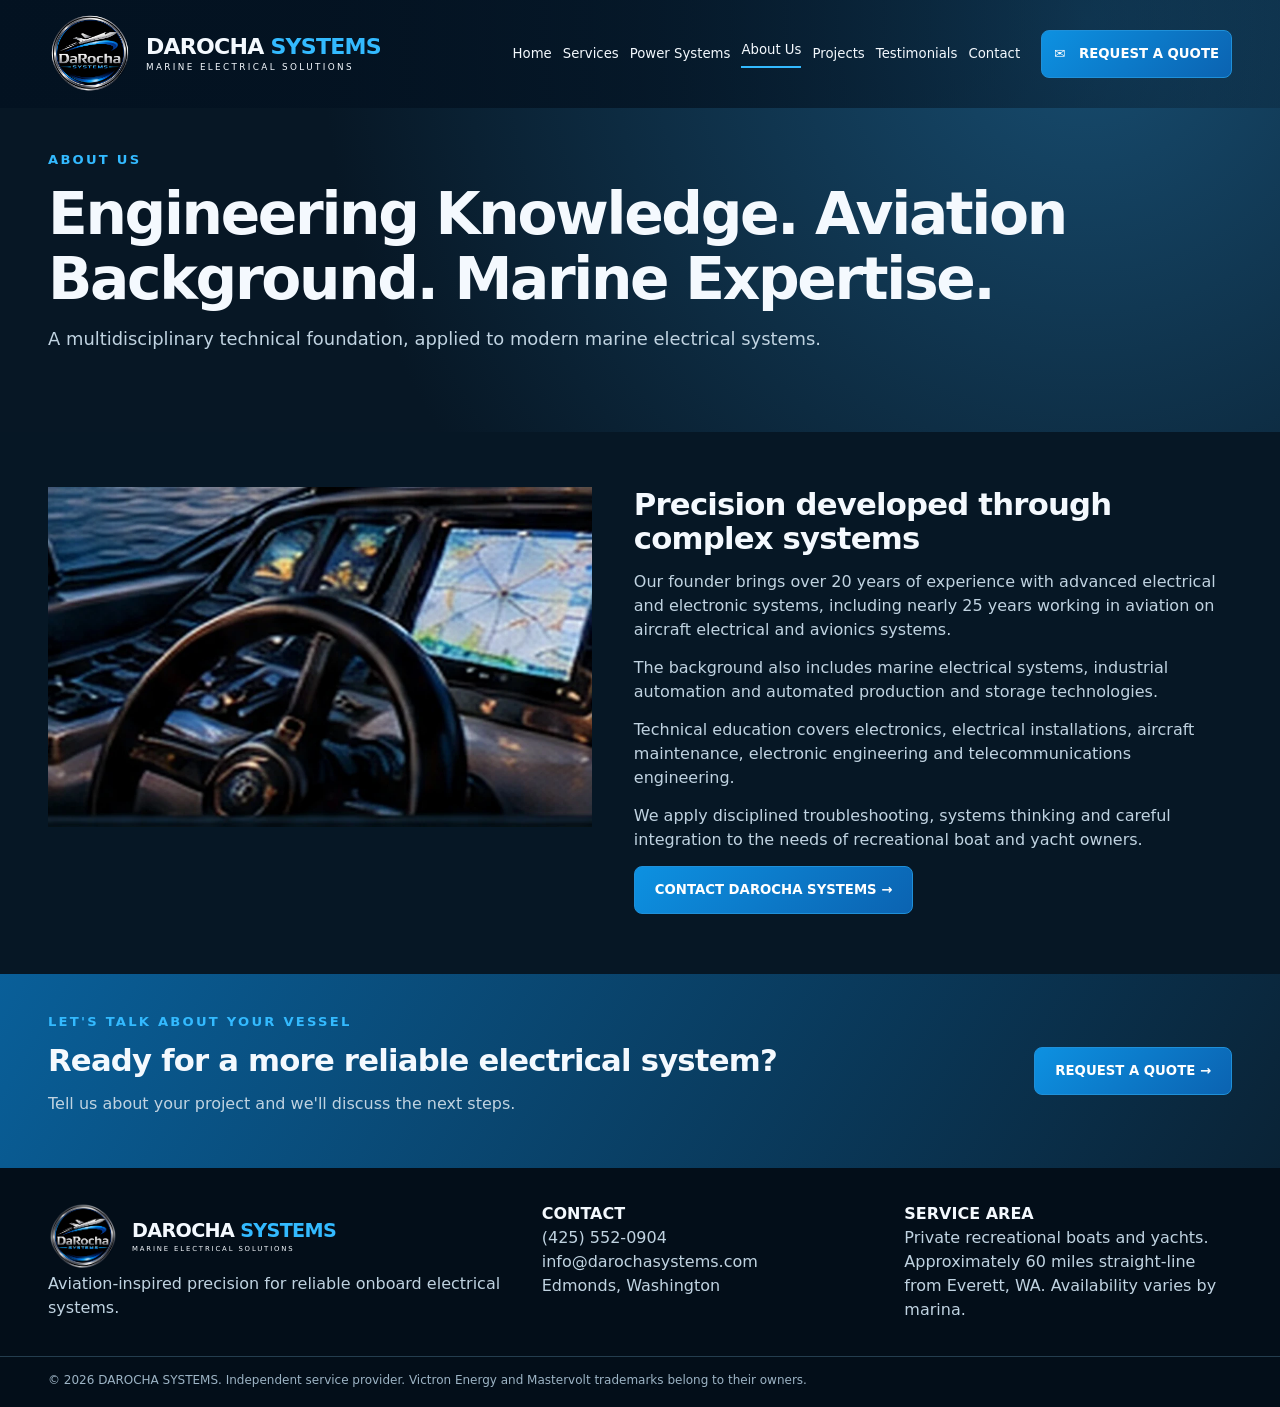
==== about.html @ 724dd041 "Upgrade illustrative marine power photos and refine page UX on development" ====
<!doctype html><html lang="en"><head><meta charset="utf-8"><meta name="viewport" content="width=device-width, initial-scale=1"><meta name="darocha-preview-build" content="power-hd-20261025-b"><meta name="theme-color" content="#061725"><meta name="description" content="Learn about DAROCHA SYSTEMS aviation-inspired approach to marine electrical systems."><title>About Us | DAROCHA SYSTEMS</title><link rel="icon" type="image/webp" href="assets/logo-hd20261025.webp"><link rel="stylesheet" href="assets/styles.css?build=power-hd-20261025-b"></head><body><header class="header"><div class="shell nav"><a class="identity" href="index.html" aria-label="DAROCHA SYSTEMS home"><img src="assets/logo-hd20261025.webp" alt="DAROCHA SYSTEMS official emblem"><span class="brand"><strong>DAROCHA <em>SYSTEMS</em></strong><small>MARINE ELECTRICAL SOLUTIONS</small></span></a><button class="menu" type="button" aria-expanded="false" aria-controls="site-nav" aria-label="Toggle menu">☰</button><nav id="site-nav" class="links"><a  href="index.html">Home</a><a  href="services.html">Services</a><a  href="power-systems.html">Power Systems</a><a class="active" href="about.html">About Us</a><a  href="projects.html">Projects</a><a  href="index.html#testimonials">Testimonials</a><a  href="contact.html">Contact</a><a class="btn nav-cta" href="contact.html#quote">✉ &nbsp; REQUEST A QUOTE</a></nav></div></header><main><div class="subhead shell"><p class="eyebrow">ABOUT US</p><h1>Engineering Knowledge. Aviation Background. Marine Expertise.</h1><p class="intro">A multidisciplinary technical foundation, applied to modern marine electrical systems.</p></div><section class="shell about-page"><img src="assets/helm.webp" alt="Illustrative recreational yacht control console"><div><h2>Precision developed through complex systems</h2><p>Our founder brings over 20 years of experience with advanced electrical and electronic systems, including nearly 25 years working in aviation on aircraft electrical and avionics systems.</p><p>The background also includes marine electrical systems, industrial automation and automated production and storage technologies.</p><p>Technical education covers electronics, electrical installations, aircraft maintenance, electronic engineering and telecommunications engineering.</p><p>We apply disciplined troubleshooting, systems thinking and careful integration to the needs of recreational boat and yacht owners.</p><a class="btn " href="contact.html#quote">CONTACT DAROCHA SYSTEMS →</a></div></section><section class="cta shell"><div><p class="eyebrow">LET'S TALK ABOUT YOUR VESSEL</p><h2>Ready for a more reliable electrical system?</h2><p>Tell us about your project and we'll discuss the next steps.</p></div><a class="btn " href="contact.html#quote">REQUEST A QUOTE →</a></section></main><footer class="footer"><div class="shell foot-cols"><div><a class="identity" href="index.html"><img src="assets/logo-hd20261025.webp" alt="DAROCHA SYSTEMS emblem"><span class="brand"><strong>DAROCHA <em>SYSTEMS</em></strong><small>MARINE ELECTRICAL SOLUTIONS</small></span></a><p>Aviation-inspired precision for reliable onboard electrical systems.</p></div><div><strong>CONTACT</strong><p><a href="tel:+14255520904">(425) 552-0904</a><br><a href="mailto:info@darochasystems.com">info@darochasystems.com</a><br>Edmonds, Washington</p></div><div><strong>SERVICE AREA</strong><p>Private recreational boats and yachts. Approximately 60 miles straight-line from Everett, WA. Availability varies by marina.</p></div></div><div class="shell legal">© 2026 DAROCHA SYSTEMS. Independent service provider. Victron Energy and Mastervolt trademarks belong to their owners.</div></footer><script src="assets/site.js"></script></body></html>
---- assets/styles.css ----
:root{--bg:#061725;--blue:#0d84d3;--cyan:#33baff;--edge:clamp(18px,3.75vw,62px)}*{box-sizing:border-box}
html{scroll-behavior:smooth}body{margin:0;background:var(--bg);color:#f4f9fe;font-family:Inter,system-ui,-apple-system,Segoe UI,Arial,sans-serif;line-height:1.5}
img{max-width:100%;display:block}a{color:inherit;text-decoration:none}button,input,select,textarea{font:inherit}button{cursor:pointer}
h1,h2,h3,p{margin:0 0 14px}h1,h2,h3{line-height:1.12;letter-spacing:-.026em}h1{font-size:clamp(2.8rem,4.55vw,5.15rem);letter-spacing:-.04em}h2{font-size:clamp(1.55rem,2.4vw,2.5rem)}
p{color:#c0d3e1} .shell{padding-left:var(--edge);padding-right:var(--edge)}.eyebrow{font-size:.82rem;color:var(--cyan);font-weight:800;letter-spacing:.17em;text-transform:uppercase;margin-bottom:12px}
.btn{display:inline-flex;align-items:center;justify-content:center;background:linear-gradient(135deg,#0d91e1,#0b63b1);color:#fff;padding:14px 20px;border:1px solid #1f90d9;border-radius:8px;min-height:48px;font-size:.83rem;font-weight:800;line-height:1.3;text-align:center}.btn:hover{filter:brightness(1.12)}.btn.outline{background:rgba(3,19,35,.58);border-color:#a1c7df}
.header{position:absolute;inset:0 0 auto;z-index:20;background:linear-gradient(90deg,rgba(3,18,33,.98),rgba(3,18,33,.78),rgba(3,18,33,.24));height:108px}.nav{display:flex;align-items:center;justify-content:space-between;gap:20px;height:100%}.identity{display:flex;align-items:center;gap:14px;min-width:0}.identity img{width:clamp(64px,7.5vw,112px);aspect-ratio:1;object-fit:contain}.brand{display:flex;flex-direction:column;gap:5px;white-space:nowrap;line-height:1}.brand strong{font-size:clamp(1.05rem,2vw,2rem);letter-spacing:-.035em}.brand em{font-style:normal;color:var(--cyan)}.brand small{font-size:clamp(.44rem,.7vw,.68rem);letter-spacing:.27em}.links{display:flex;align-items:center;gap:clamp(10px,1.3vw,24px);font-size:.83rem}.links>a{white-space:nowrap}.links>a.active:not(.btn),.links>a:not(.btn):hover{border-bottom:2px solid var(--cyan);padding-bottom:7px}.links .nav-cta{margin-left:10px}.menu{display:none;background:none;border:1px solid #75a2bf;color:white;font-size:1.35rem;border-radius:6px}
.hero{position:relative;min-height:clamp(535px,35vw,650px);display:flex;flex-direction:column;justify-content:space-between;overflow:hidden;background-color:#071725;background-image:linear-gradient(90deg,#071725dd 0%,#0717258a 38%,#07172508 84%),url('hero.webp');background-position:center,center center;background-size:cover;isolation:isolate}.hero-bg{display:none}.hero-main{padding-top:146px;flex:1;display:flex;justify-content:center;flex-direction:column;max-width:100%;width:100%}.hero-main p:not(.eyebrow){max-width:560px;font-size:clamp(.98rem,1.14vw,1.2rem);color:#e3eff8}.hero-main h1{max-width:700px}.actions{display:flex;flex-wrap:wrap;gap:13px;margin-top:8px}.proof{display:grid;grid-template-columns:repeat(5,minmax(0,1fr));background:#061725b9;padding-top:16px;padding-bottom:16px}.proof-item{display:flex;align-items:center;gap:12px;border-left:1px solid #5081a475;padding:0 clamp(8px,1.5vw,20px);min-width:0}.proof-item:first-child{border:0;padding-left:0}.proof-item>b{font-size:2rem;color:#61bfff}.proof-item>span{display:flex;flex-direction:column;line-height:1.25;gap:5px;font-size:clamp(.66rem,.78vw,.85rem)}.proof-item small{color:#cce0ec;font-size:inherit}
.services-hero{background:#eef3f7;color:#071523;display:grid;grid-template-columns:minmax(310px,28%) minmax(0,72%);padding:14px var(--edge)}.services-lead{padding:15px 26px 15px 0;display:flex;flex-direction:column;justify-content:center;align-items:flex-start}.services-lead .eyebrow{color:#0272b8}.services-lead p:not(.eyebrow){color:#586878;font-size:.91rem}.mosaic{display:grid;grid-template-columns:repeat(20,minmax(0,1fr));grid-template-rows:repeat(2,minmax(112px,1fr));gap:10px}.service-card{position:relative;overflow:hidden;border-radius:7px;min-height:112px;background:#113147}.service-card:nth-child(-n+4){grid-column:span 5}.service-card:nth-child(n+5){grid-column:span 4}.service-card>img{position:absolute;inset:0;width:100%;height:100%;object-fit:cover;object-position:center 16%;filter:saturate(.88)}.service-overlay{position:absolute;inset:auto 0 0;background:linear-gradient(0deg,#041421f5,#061d2cce);padding:10px 12px;min-height:46px;display:flex;flex-direction:column;justify-content:center}.service-overlay strong{font-size:clamp(.7rem,.81vw,.9rem);line-height:1.2;color:#fff}.service-overlay small{font-size:.73rem;color:#cbdcea}
.power-hero{display:grid;grid-template-columns:39% 61%;background:#061725}.power-lead{padding:24px var(--edge);display:flex;flex-direction:column;justify-content:center;align-items:flex-start}.power-lead h2{font-size:clamp(1.4rem,1.8vw,2rem)}.power-lead p:not(.eyebrow){font-size:.92rem}.power-images{display:grid;grid-template-columns:1fr 1fr}.power-image{min-height:284px;position:relative;overflow:hidden}.power-image img{width:100%;height:100%;position:absolute;inset:0;object-fit:cover;object-position:center 20%}.power-image::after{content:"";position:absolute;inset:0;background:linear-gradient(0deg,#04131ff5,transparent 75%)}.power-image>span{position:absolute;inset:auto 0 0;z-index:1;padding:22px;display:flex;flex-direction:column;gap:8px}.power-image strong{font-size:1.35rem}.power-image small{max-width:300px;font-size:.83rem;color:#d0e0ee}
.about-strip{display:grid;grid-template-columns:1fr 1fr;align-items:center;gap:45px;padding-top:56px;padding-bottom:56px;background:#0a2133}.about-strip>img{width:100%;aspect-ratio:16/9;object-fit:cover;object-position:top;border-radius:12px}.area{padding-top:50px;padding-bottom:50px;background:#0d2638;display:grid;grid-template-columns:1.2fr .8fr;gap:50px}.area-summary{display:flex;flex-direction:column;justify-content:center;border-left:2px solid var(--cyan);padding-left:25px}.reviews[hidden]{display:none!important}.cta{padding-top:38px;padding-bottom:38px;display:flex;justify-content:space-between;align-items:center;gap:20px;background:linear-gradient(120deg,#095f99,#0a2336)}.footer{padding:34px 0 18px;background:#030e19}.foot-cols{display:grid;grid-template-columns:1.4fr 1fr 1fr;gap:35px}.foot-cols .identity img{width:70px}.foot-cols .brand strong{font-size:1.2rem}.foot-cols .brand small{font-size:.43rem}.legal{border-top:1px solid #243d4e;padding-top:14px;margin-top:20px;font-size:.75rem;color:#9db4c5}
.subhead{padding-top:150px;padding-bottom:65px;background:radial-gradient(circle at 85% 5%,#174c6f,#071725 66%)}.intro{font-size:1.12rem;max-width:860px}.detail-grid{display:grid;grid-template-columns:repeat(3,minmax(0,1fr));gap:22px;padding-top:50px;padding-bottom:55px}.detail-card{background:#112a3d;border:1px solid #31526a;border-radius:12px;overflow:hidden;display:flex;flex-direction:column;scroll-margin-top:15px}.detail-card>img{width:100%;aspect-ratio:16/9;object-fit:cover;object-position:center 20%}.detail-card>div{padding:21px;flex:1}.detail-card h2{font-size:1.23rem}.detail-card p{line-height:1.5}.systems-grid{display:grid;grid-template-columns:repeat(2,minmax(0,1fr));gap:22px;padding-top:50px;padding-bottom:35px}.systems-card{border-radius:12px;background:#10283a;overflow:hidden}.systems-card>img{width:100%;aspect-ratio:16/9;object-fit:cover}.systems-card>div{padding:25px}.independence{padding-bottom:35px}.about-page{padding-top:55px;padding-bottom:60px;display:grid;grid-template-columns:1fr 1.1fr;gap:42px;align-items:start}.about-page img{width:100%;aspect-ratio:16/10;object-fit:cover}.disclaimer{padding-bottom:60px}.contact-layout{display:grid;grid-template-columns:1.3fr .7fr;gap:28px;padding-top:50px;padding-bottom:60px;scroll-margin-top:15px}.form-panel,.contact-side{background:#102b40;border:1px solid #274f69;border-radius:12px;padding:26px}.form-panel form{display:grid;grid-template-columns:1fr 1fr;gap:15px}.form-panel label{display:flex;flex-direction:column;gap:7px;font-weight:650;font-size:.86rem}.form-panel .full{grid-column:1/-1}.form-panel input,.form-panel select,.form-panel textarea{background:#051725;border:1px solid #47687d;color:#fff;border-radius:8px;padding:12px}.form-panel input:focus,.form-panel textarea:focus,.form-panel select:focus{outline:2px solid #5cbcff}.contact-side a{color:#74ceff}
@media(max-width:1380px){.nav .identity img{width:84px}.nav .brand strong{font-size:1.38rem}.nav .brand small{font-size:.55rem}.links{gap:11px}.links .nav-cta{padding:12px}}
@media(max-width:1120px){.header{height:90px}.menu{display:block}.links{display:none;position:absolute;top:90px;left:0;right:0;background:#061725;flex-direction:column;align-items:flex-start;padding:18px var(--edge);gap:14px}.links.open{display:flex}.services-hero{grid-template-columns:1fr;gap:20px;padding-top:28px;padding-bottom:28px}.services-lead{max-width:680px}.mosaic{grid-template-columns:repeat(3,minmax(0,1fr));grid-template-rows:none}.service-card:nth-child(n){grid-column:auto;aspect-ratio:2/1}.power-hero{grid-template-columns:1fr}.proof{grid-template-columns:repeat(3,1fr);gap:10px}.proof-item:nth-child(4){border:0}}
@media(max-width:720px){.header{height:78px}.nav .identity img{width:58px}.nav .brand strong{font-size:1rem}.nav .brand small{font-size:.39rem}.links{top:78px}.hero{min-height:650px}.hero{background-position:center,62% 20%}.hero-main{padding-top:125px}.proof{grid-template-columns:1fr 1fr}.proof-item{padding:5px;border:0}.proof-item>b{font-size:1.5rem}.mosaic{grid-template-columns:1fr 1fr}.service-card:nth-child(n){aspect-ratio:1.4/1}.power-images,.about-strip,.area,.foot-cols,.detail-grid,.systems-grid,.about-page,.contact-layout{grid-template-columns:1fr}.services-hero{padding-left:18px;padding-right:18px}.power-lead{padding:32px 18px}.power-image{min-height:250px}.about-strip,.area{gap:20px;padding-top:38px;padding-bottom:38px}.cta{display:block}.cta .btn{margin-top:14px}.footer .brand strong{font-size:1rem}.form-panel form{grid-template-columns:1fr}}

/* Consistent technical imagery and improved keyboard interaction — power HD 2026-10-25 */
.power-image img,.systems-card>img{object-position:center center}
.systems-card>img{aspect-ratio:16/9;object-fit:cover;display:block;width:100%}
.power-image{min-height:300px}
.image-note{grid-column:1/-1;padding:10px var(--edge) 14px;margin:0;font-size:.76rem;color:#a8bed0;background:#061725}
.independence{font-size:.87rem;color:#b6cbd9;line-height:1.65}
a:focus-visible,button:focus-visible,input:focus-visible,select:focus-visible,textarea:focus-visible{outline:3px solid #66c8ff;outline-offset:3px}
@media(max-width:720px){.power-image{min-height:265px}.image-note{padding:12px 18px}.systems-card>img{aspect-ratio:16/10}}
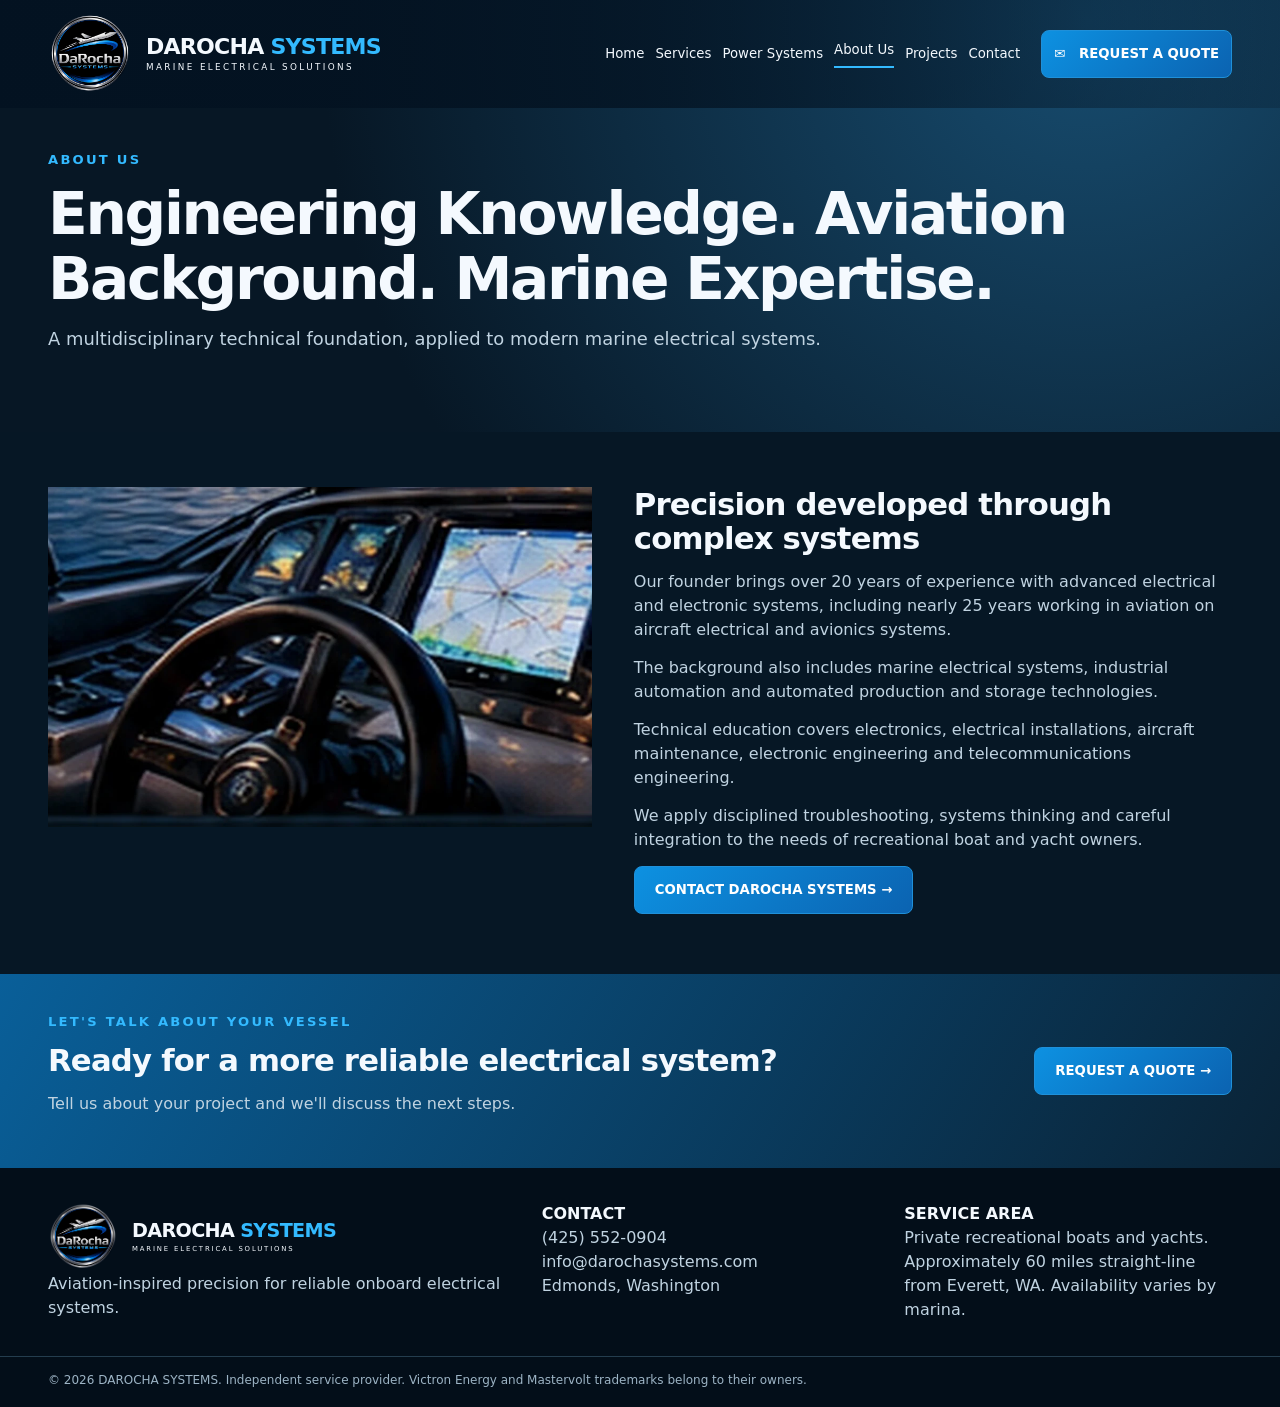
==== commit 1944bad9: "Hide unfinished testimonials navigation until genuine reviews are available" ====
--- a/about.html
+++ b/about.html
@@ -1 +1 @@
-<!doctype html><html lang="en"><head><meta charset="utf-8"><meta name="viewport" content="width=device-width, initial-scale=1"><meta name="darocha-preview-build" content="power-hd-20261025-b"><meta name="theme-color" content="#061725"><meta name="description" content="Learn about DAROCHA SYSTEMS aviation-inspired approach to marine electrical systems."><title>About Us | DAROCHA SYSTEMS</title><link rel="icon" type="image/webp" href="assets/logo-hd20261025.webp"><link rel="stylesheet" href="assets/styles.css?build=power-hd-20261025-b"></head><body><header class="header"><div class="shell nav"><a class="identity" href="index.html" aria-label="DAROCHA SYSTEMS home"><img src="assets/logo-hd20261025.webp" alt="DAROCHA SYSTEMS official emblem"><span class="brand"><strong>DAROCHA <em>SYSTEMS</em></strong><small>MARINE ELECTRICAL SOLUTIONS</small></span></a><button class="menu" type="button" aria-expanded="false" aria-controls="site-nav" aria-label="Toggle menu">☰</button><nav id="site-nav" class="links"><a  href="index.html">Home</a><a  href="services.html">Services</a><a  href="power-systems.html">Power Systems</a><a class="active" href="about.html">About Us</a><a  href="projects.html">Projects</a><a  href="index.html#testimonials">Testimonials</a><a  href="contact.html">Contact</a><a class="btn nav-cta" href="contact.html#quote">✉ &nbsp; REQUEST A QUOTE</a></nav></div></header><main><div class="subhead shell"><p class="eyebrow">ABOUT US</p><h1>Engineering Knowledge. Aviation Background. Marine Expertise.</h1><p class="intro">A multidisciplinary technical foundation, applied to modern marine electrical systems.</p></div><section class="shell about-page"><img src="assets/helm.webp" alt="Illustrative recreational yacht control console"><div><h2>Precision developed through complex systems</h2><p>Our founder brings over 20 years of experience with advanced electrical and electronic systems, including nearly 25 years working in aviation on aircraft electrical and avionics systems.</p><p>The background also includes marine electrical systems, industrial automation and automated production and storage technologies.</p><p>Technical education covers electronics, electrical installations, aircraft maintenance, electronic engineering and telecommunications engineering.</p><p>We apply disciplined troubleshooting, systems thinking and careful integration to the needs of recreational boat and yacht owners.</p><a class="btn " href="contact.html#quote">CONTACT DAROCHA SYSTEMS →</a></div></section><section class="cta shell"><div><p class="eyebrow">LET'S TALK ABOUT YOUR VESSEL</p><h2>Ready for a more reliable electrical system?</h2><p>Tell us about your project and we'll discuss the next steps.</p></div><a class="btn " href="contact.html#quote">REQUEST A QUOTE →</a></section></main><footer class="footer"><div class="shell foot-cols"><div><a class="identity" href="index.html"><img src="assets/logo-hd20261025.webp" alt="DAROCHA SYSTEMS emblem"><span class="brand"><strong>DAROCHA <em>SYSTEMS</em></strong><small>MARINE ELECTRICAL SOLUTIONS</small></span></a><p>Aviation-inspired precision for reliable onboard electrical systems.</p></div><div><strong>CONTACT</strong><p><a href="tel:+14255520904">(425) 552-0904</a><br><a href="mailto:info@darochasystems.com">info@darochasystems.com</a><br>Edmonds, Washington</p></div><div><strong>SERVICE AREA</strong><p>Private recreational boats and yachts. Approximately 60 miles straight-line from Everett, WA. Availability varies by marina.</p></div></div><div class="shell legal">© 2026 DAROCHA SYSTEMS. Independent service provider. Victron Energy and Mastervolt trademarks belong to their owners.</div></footer><script src="assets/site.js"></script></body></html>+<!doctype html><html lang="en"><head><meta charset="utf-8"><meta name="viewport" content="width=device-width, initial-scale=1"><meta name="darocha-preview-build" content="power-hd-20261025-b"><meta name="theme-color" content="#061725"><meta name="description" content="Learn about DAROCHA SYSTEMS aviation-inspired approach to marine electrical systems."><title>About Us | DAROCHA SYSTEMS</title><link rel="icon" type="image/webp" href="assets/logo-hd20261025.webp"><link rel="stylesheet" href="assets/styles.css?build=power-hd-20261025-b"></head><body><header class="header"><div class="shell nav"><a class="identity" href="index.html" aria-label="DAROCHA SYSTEMS home"><img src="assets/logo-hd20261025.webp" alt="DAROCHA SYSTEMS official emblem"><span class="brand"><strong>DAROCHA <em>SYSTEMS</em></strong><small>MARINE ELECTRICAL SOLUTIONS</small></span></a><button class="menu" type="button" aria-expanded="false" aria-controls="site-nav" aria-label="Toggle menu">☰</button><nav id="site-nav" class="links"><a  href="index.html">Home</a><a  href="services.html">Services</a><a  href="power-systems.html">Power Systems</a><a class="active" href="about.html">About Us</a><a  href="projects.html">Projects</a><a  href="contact.html">Contact</a><a class="btn nav-cta" href="contact.html#quote">✉ &nbsp; REQUEST A QUOTE</a></nav></div></header><main><div class="subhead shell"><p class="eyebrow">ABOUT US</p><h1>Engineering Knowledge. Aviation Background. Marine Expertise.</h1><p class="intro">A multidisciplinary technical foundation, applied to modern marine electrical systems.</p></div><section class="shell about-page"><img src="assets/helm.webp" alt="Illustrative recreational yacht control console"><div><h2>Precision developed through complex systems</h2><p>Our founder brings over 20 years of experience with advanced electrical and electronic systems, including nearly 25 years working in aviation on aircraft electrical and avionics systems.</p><p>The background also includes marine electrical systems, industrial automation and automated production and storage technologies.</p><p>Technical education covers electronics, electrical installations, aircraft maintenance, electronic engineering and telecommunications engineering.</p><p>We apply disciplined troubleshooting, systems thinking and careful integration to the needs of recreational boat and yacht owners.</p><a class="btn " href="contact.html#quote">CONTACT DAROCHA SYSTEMS →</a></div></section><section class="cta shell"><div><p class="eyebrow">LET'S TALK ABOUT YOUR VESSEL</p><h2>Ready for a more reliable electrical system?</h2><p>Tell us about your project and we'll discuss the next steps.</p></div><a class="btn " href="contact.html#quote">REQUEST A QUOTE →</a></section></main><footer class="footer"><div class="shell foot-cols"><div><a class="identity" href="index.html"><img src="assets/logo-hd20261025.webp" alt="DAROCHA SYSTEMS emblem"><span class="brand"><strong>DAROCHA <em>SYSTEMS</em></strong><small>MARINE ELECTRICAL SOLUTIONS</small></span></a><p>Aviation-inspired precision for reliable onboard electrical systems.</p></div><div><strong>CONTACT</strong><p><a href="tel:+14255520904">(425) 552-0904</a><br><a href="mailto:info@darochasystems.com">info@darochasystems.com</a><br>Edmonds, Washington</p></div><div><strong>SERVICE AREA</strong><p>Private recreational boats and yachts. Approximately 60 miles straight-line from Everett, WA. Availability varies by marina.</p></div></div><div class="shell legal">© 2026 DAROCHA SYSTEMS. Independent service provider. Victron Energy and Mastervolt trademarks belong to their owners.</div></footer><script src="assets/site.js"></script></body></html>
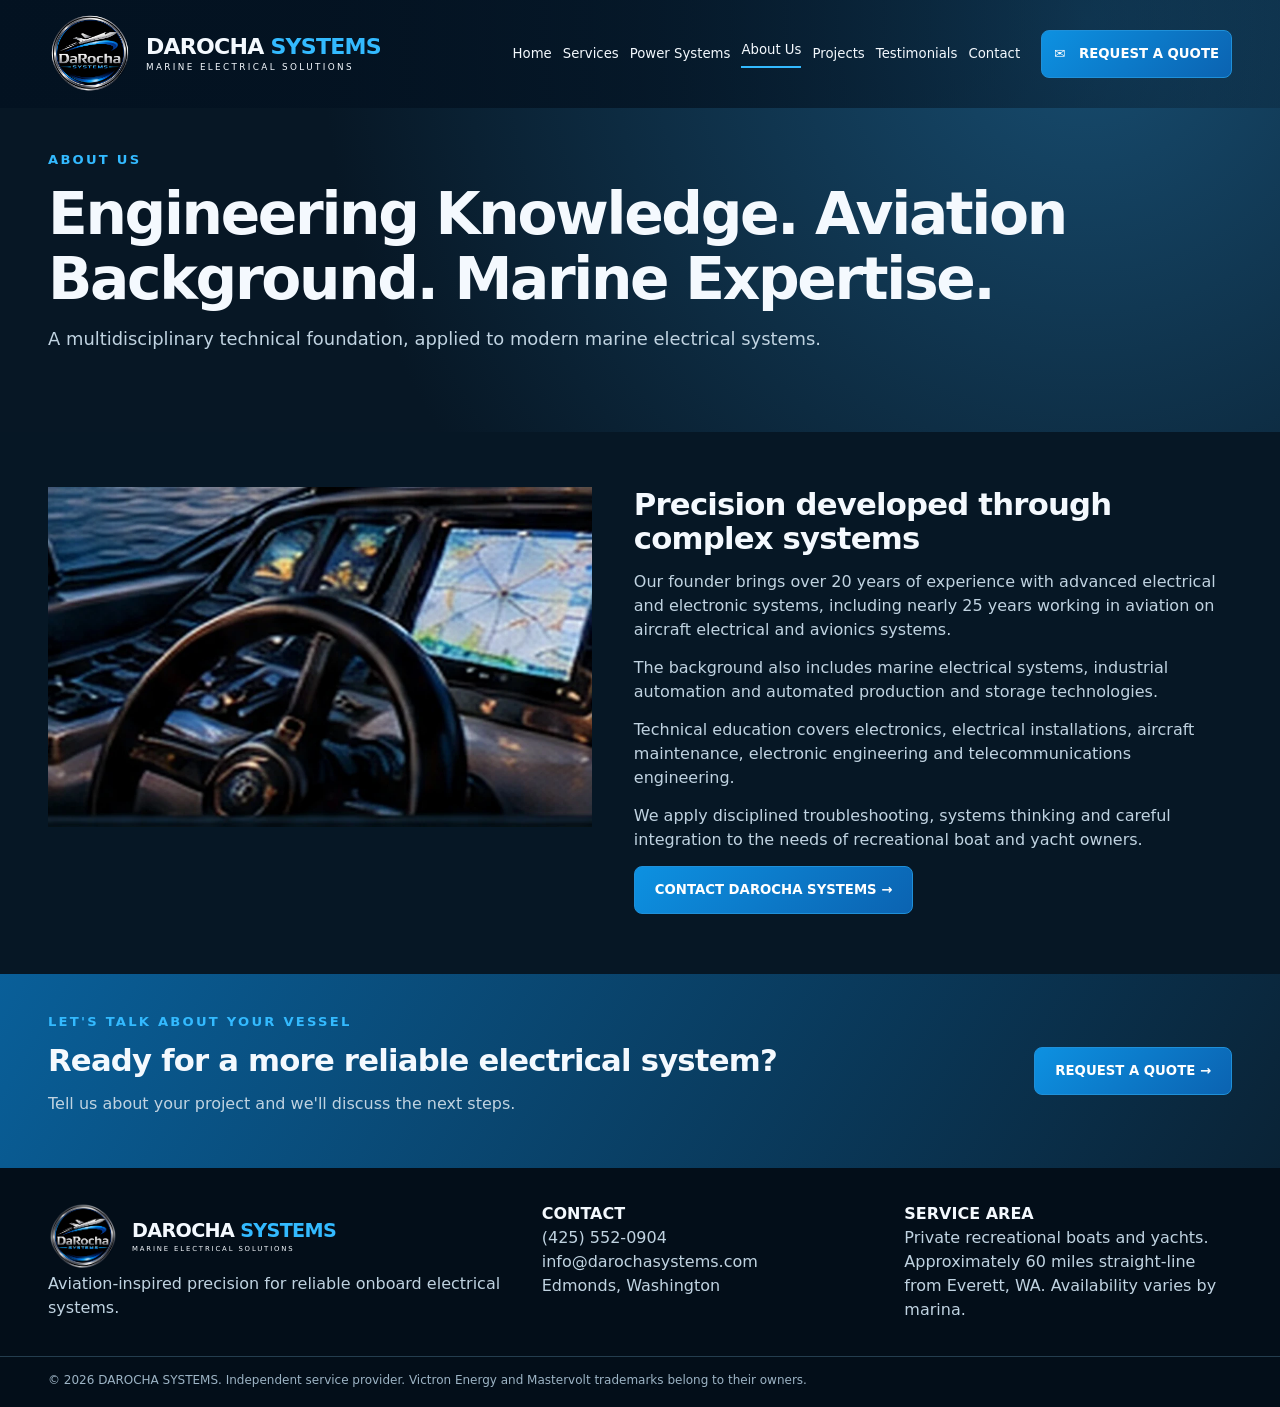
==== commit 597dccaa: "style: organizar e formatar HTML, CSS e JavaScript" ====
--- a/about.html
+++ b/about.html
@@ -1 +1,81 @@
-<!doctype html><html lang="en"><head><meta charset="utf-8"><meta name="viewport" content="width=device-width, initial-scale=1"><meta name="darocha-preview-build" content="power-hd-20261025-b"><meta name="theme-color" content="#061725"><meta name="description" content="Learn about DAROCHA SYSTEMS aviation-inspired approach to marine electrical systems."><title>About Us | DAROCHA SYSTEMS</title><link rel="icon" type="image/webp" href="assets/logo-hd20261025.webp"><link rel="stylesheet" href="assets/styles.css?build=power-hd-20261025-b"></head><body><header class="header"><div class="shell nav"><a class="identity" href="index.html" aria-label="DAROCHA SYSTEMS home"><img src="assets/logo-hd20261025.webp" alt="DAROCHA SYSTEMS official emblem"><span class="brand"><strong>DAROCHA <em>SYSTEMS</em></strong><small>MARINE ELECTRICAL SOLUTIONS</small></span></a><button class="menu" type="button" aria-expanded="false" aria-controls="site-nav" aria-label="Toggle menu">☰</button><nav id="site-nav" class="links"><a  href="index.html">Home</a><a  href="services.html">Services</a><a  href="power-systems.html">Power Systems</a><a class="active" href="about.html">About Us</a><a  href="projects.html">Projects</a><a  href="contact.html">Contact</a><a class="btn nav-cta" href="contact.html#quote">✉ &nbsp; REQUEST A QUOTE</a></nav></div></header><main><div class="subhead shell"><p class="eyebrow">ABOUT US</p><h1>Engineering Knowledge. Aviation Background. Marine Expertise.</h1><p class="intro">A multidisciplinary technical foundation, applied to modern marine electrical systems.</p></div><section class="shell about-page"><img src="assets/helm.webp" alt="Illustrative recreational yacht control console"><div><h2>Precision developed through complex systems</h2><p>Our founder brings over 20 years of experience with advanced electrical and electronic systems, including nearly 25 years working in aviation on aircraft electrical and avionics systems.</p><p>The background also includes marine electrical systems, industrial automation and automated production and storage technologies.</p><p>Technical education covers electronics, electrical installations, aircraft maintenance, electronic engineering and telecommunications engineering.</p><p>We apply disciplined troubleshooting, systems thinking and careful integration to the needs of recreational boat and yacht owners.</p><a class="btn " href="contact.html#quote">CONTACT DAROCHA SYSTEMS →</a></div></section><section class="cta shell"><div><p class="eyebrow">LET'S TALK ABOUT YOUR VESSEL</p><h2>Ready for a more reliable electrical system?</h2><p>Tell us about your project and we'll discuss the next steps.</p></div><a class="btn " href="contact.html#quote">REQUEST A QUOTE →</a></section></main><footer class="footer"><div class="shell foot-cols"><div><a class="identity" href="index.html"><img src="assets/logo-hd20261025.webp" alt="DAROCHA SYSTEMS emblem"><span class="brand"><strong>DAROCHA <em>SYSTEMS</em></strong><small>MARINE ELECTRICAL SOLUTIONS</small></span></a><p>Aviation-inspired precision for reliable onboard electrical systems.</p></div><div><strong>CONTACT</strong><p><a href="tel:+14255520904">(425) 552-0904</a><br><a href="mailto:info@darochasystems.com">info@darochasystems.com</a><br>Edmonds, Washington</p></div><div><strong>SERVICE AREA</strong><p>Private recreational boats and yachts. Approximately 60 miles straight-line from Everett, WA. Availability varies by marina.</p></div></div><div class="shell legal">© 2026 DAROCHA SYSTEMS. Independent service provider. Victron Energy and Mastervolt trademarks belong to their owners.</div></footer><script src="assets/site.js"></script></body></html>+<!doctype html>
+<html lang="en">
+  <head>
+    <meta charset="utf-8">
+    <meta name="viewport" content="width=device-width, initial-scale=1">
+    <meta name="darocha-preview-build" content="images-hd-20261025-a">
+    <meta name="theme-color" content="#061725">
+    <meta name="description" content="Learn about DAROCHA SYSTEMS aviation-inspired approach to marine electrical systems.">
+    <title>About Us | DAROCHA SYSTEMS</title>
+    <link rel="icon" type="image/png" href="assets/logo-hd20261025.webp">
+    <link rel="stylesheet" href="assets/styles.css?build=images-hd-20261025-a">
+  </head>
+  <body>
+    <!-- Cabeçalho e navegação -->
+    <header class="header">
+      <div class="shell nav">
+        <a class="identity" href="index.html" aria-label="DAROCHA SYSTEMS home"><img src="assets/logo-hd20261025.webp" alt="DAROCHA SYSTEMS official emblem"><span class="brand"><strong>DAROCHA <em>SYSTEMS</em></strong><small>MARINE ELECTRICAL SOLUTIONS</small></span></a>
+        <button class="menu" type="button" aria-expanded="false" aria-controls="site-nav" aria-label="Toggle menu">☰</button>
+        <nav id="site-nav" class="links">
+          <a  href="index.html">Home</a>
+          <a  href="services.html">Services</a>
+          <a  href="power-systems.html">Power Systems</a>
+          <a class="active" href="about.html">About Us</a>
+          <a  href="projects.html">Projects</a>
+          <a  href="index.html#testimonials">Testimonials</a>
+          <a  href="contact.html">Contact</a>
+          <a class="btn nav-cta" href="contact.html#quote">✉ &nbsp; REQUEST A QUOTE</a>
+        </nav>
+      </div>
+    </header>
+
+    <!-- Conteúdo principal -->
+    <main>
+      <div class="subhead shell">
+        <p class="eyebrow">ABOUT US</p>
+        <h1>Engineering Knowledge. Aviation Background. Marine Expertise.</h1>
+        <p class="intro">A multidisciplinary technical foundation, applied to modern marine electrical systems.</p>
+      </div>
+      <section class="shell about-page">
+        <img src="assets/helm.webp" alt="Illustrative recreational yacht control console">
+        <div>
+          <h2>Precision developed through complex systems</h2>
+          <p>Our founder brings over 20 years of experience with advanced electrical and electronic systems, including nearly 25 years working in aviation on aircraft electrical and avionics systems.</p>
+          <p>The background also includes marine electrical systems, industrial automation and automated production and storage technologies.</p>
+          <p>Technical education covers electronics, electrical installations, aircraft maintenance, electronic engineering and telecommunications engineering.</p>
+          <p>We apply disciplined troubleshooting, systems thinking and careful integration to the needs of recreational boat and yacht owners.</p>
+          <a class="btn " href="contact.html#quote">CONTACT DAROCHA SYSTEMS →</a>
+        </div>
+      </section>
+      <section class="cta shell">
+        <div>
+          <p class="eyebrow">LET'S TALK ABOUT YOUR VESSEL</p>
+          <h2>Ready for a more reliable electrical system?</h2>
+          <p>Tell us about your project and we'll discuss the next steps.</p>
+        </div>
+        <a class="btn " href="contact.html#quote">REQUEST A QUOTE →</a>
+      </section>
+    </main>
+
+    <!-- Rodapé -->
+    <footer class="footer">
+      <div class="shell foot-cols">
+        <div>
+          <a class="identity" href="index.html"><img src="assets/logo-hd20261025.webp" alt="DAROCHA SYSTEMS emblem"><span class="brand"><strong>DAROCHA <em>SYSTEMS</em></strong><small>MARINE ELECTRICAL SOLUTIONS</small></span></a>
+          <p>Aviation-inspired precision for reliable onboard electrical systems.</p>
+        </div>
+        <div>
+          <strong>CONTACT</strong>
+          <p><a href="tel:+14255520904">(425) 552-0904</a><br><a href="mailto:info@darochasystems.com">info@darochasystems.com</a><br>Edmonds, Washington</p>
+        </div>
+        <div>
+          <strong>SERVICE AREA</strong>
+          <p>Private recreational boats and yachts. Approximately 60 miles straight-line from Everett, WA. Availability varies by marina.</p>
+        </div>
+      </div>
+      <div class="shell legal">© 2026 DAROCHA SYSTEMS. Independent service provider. Victron Energy and Mastervolt trademarks belong to their owners.</div>
+    </footer>
+
+    <script src="assets/site.js"></script>
+  </body>
+</html>
--- a/assets/styles.css
+++ b/assets/styles.css
@@ -1,25 +1,815 @@
-
-:root{--bg:#061725;--blue:#0d84d3;--cyan:#33baff;--edge:clamp(18px,3.75vw,62px)}*{box-sizing:border-box}
-html{scroll-behavior:smooth}body{margin:0;background:var(--bg);color:#f4f9fe;font-family:Inter,system-ui,-apple-system,Segoe UI,Arial,sans-serif;line-height:1.5}
-img{max-width:100%;display:block}a{color:inherit;text-decoration:none}button,input,select,textarea{font:inherit}button{cursor:pointer}
-h1,h2,h3,p{margin:0 0 14px}h1,h2,h3{line-height:1.12;letter-spacing:-.026em}h1{font-size:clamp(2.8rem,4.55vw,5.15rem);letter-spacing:-.04em}h2{font-size:clamp(1.55rem,2.4vw,2.5rem)}
-p{color:#c0d3e1} .shell{padding-left:var(--edge);padding-right:var(--edge)}.eyebrow{font-size:.82rem;color:var(--cyan);font-weight:800;letter-spacing:.17em;text-transform:uppercase;margin-bottom:12px}
-.btn{display:inline-flex;align-items:center;justify-content:center;background:linear-gradient(135deg,#0d91e1,#0b63b1);color:#fff;padding:14px 20px;border:1px solid #1f90d9;border-radius:8px;min-height:48px;font-size:.83rem;font-weight:800;line-height:1.3;text-align:center}.btn:hover{filter:brightness(1.12)}.btn.outline{background:rgba(3,19,35,.58);border-color:#a1c7df}
-.header{position:absolute;inset:0 0 auto;z-index:20;background:linear-gradient(90deg,rgba(3,18,33,.98),rgba(3,18,33,.78),rgba(3,18,33,.24));height:108px}.nav{display:flex;align-items:center;justify-content:space-between;gap:20px;height:100%}.identity{display:flex;align-items:center;gap:14px;min-width:0}.identity img{width:clamp(64px,7.5vw,112px);aspect-ratio:1;object-fit:contain}.brand{display:flex;flex-direction:column;gap:5px;white-space:nowrap;line-height:1}.brand strong{font-size:clamp(1.05rem,2vw,2rem);letter-spacing:-.035em}.brand em{font-style:normal;color:var(--cyan)}.brand small{font-size:clamp(.44rem,.7vw,.68rem);letter-spacing:.27em}.links{display:flex;align-items:center;gap:clamp(10px,1.3vw,24px);font-size:.83rem}.links>a{white-space:nowrap}.links>a.active:not(.btn),.links>a:not(.btn):hover{border-bottom:2px solid var(--cyan);padding-bottom:7px}.links .nav-cta{margin-left:10px}.menu{display:none;background:none;border:1px solid #75a2bf;color:white;font-size:1.35rem;border-radius:6px}
-.hero{position:relative;min-height:clamp(535px,35vw,650px);display:flex;flex-direction:column;justify-content:space-between;overflow:hidden;background-color:#071725;background-image:linear-gradient(90deg,#071725dd 0%,#0717258a 38%,#07172508 84%),url('hero.webp');background-position:center,center center;background-size:cover;isolation:isolate}.hero-bg{display:none}.hero-main{padding-top:146px;flex:1;display:flex;justify-content:center;flex-direction:column;max-width:100%;width:100%}.hero-main p:not(.eyebrow){max-width:560px;font-size:clamp(.98rem,1.14vw,1.2rem);color:#e3eff8}.hero-main h1{max-width:700px}.actions{display:flex;flex-wrap:wrap;gap:13px;margin-top:8px}.proof{display:grid;grid-template-columns:repeat(5,minmax(0,1fr));background:#061725b9;padding-top:16px;padding-bottom:16px}.proof-item{display:flex;align-items:center;gap:12px;border-left:1px solid #5081a475;padding:0 clamp(8px,1.5vw,20px);min-width:0}.proof-item:first-child{border:0;padding-left:0}.proof-item>b{font-size:2rem;color:#61bfff}.proof-item>span{display:flex;flex-direction:column;line-height:1.25;gap:5px;font-size:clamp(.66rem,.78vw,.85rem)}.proof-item small{color:#cce0ec;font-size:inherit}
-.services-hero{background:#eef3f7;color:#071523;display:grid;grid-template-columns:minmax(310px,28%) minmax(0,72%);padding:14px var(--edge)}.services-lead{padding:15px 26px 15px 0;display:flex;flex-direction:column;justify-content:center;align-items:flex-start}.services-lead .eyebrow{color:#0272b8}.services-lead p:not(.eyebrow){color:#586878;font-size:.91rem}.mosaic{display:grid;grid-template-columns:repeat(20,minmax(0,1fr));grid-template-rows:repeat(2,minmax(112px,1fr));gap:10px}.service-card{position:relative;overflow:hidden;border-radius:7px;min-height:112px;background:#113147}.service-card:nth-child(-n+4){grid-column:span 5}.service-card:nth-child(n+5){grid-column:span 4}.service-card>img{position:absolute;inset:0;width:100%;height:100%;object-fit:cover;object-position:center 16%;filter:saturate(.88)}.service-overlay{position:absolute;inset:auto 0 0;background:linear-gradient(0deg,#041421f5,#061d2cce);padding:10px 12px;min-height:46px;display:flex;flex-direction:column;justify-content:center}.service-overlay strong{font-size:clamp(.7rem,.81vw,.9rem);line-height:1.2;color:#fff}.service-overlay small{font-size:.73rem;color:#cbdcea}
-.power-hero{display:grid;grid-template-columns:39% 61%;background:#061725}.power-lead{padding:24px var(--edge);display:flex;flex-direction:column;justify-content:center;align-items:flex-start}.power-lead h2{font-size:clamp(1.4rem,1.8vw,2rem)}.power-lead p:not(.eyebrow){font-size:.92rem}.power-images{display:grid;grid-template-columns:1fr 1fr}.power-image{min-height:284px;position:relative;overflow:hidden}.power-image img{width:100%;height:100%;position:absolute;inset:0;object-fit:cover;object-position:center 20%}.power-image::after{content:"";position:absolute;inset:0;background:linear-gradient(0deg,#04131ff5,transparent 75%)}.power-image>span{position:absolute;inset:auto 0 0;z-index:1;padding:22px;display:flex;flex-direction:column;gap:8px}.power-image strong{font-size:1.35rem}.power-image small{max-width:300px;font-size:.83rem;color:#d0e0ee}
-.about-strip{display:grid;grid-template-columns:1fr 1fr;align-items:center;gap:45px;padding-top:56px;padding-bottom:56px;background:#0a2133}.about-strip>img{width:100%;aspect-ratio:16/9;object-fit:cover;object-position:top;border-radius:12px}.area{padding-top:50px;padding-bottom:50px;background:#0d2638;display:grid;grid-template-columns:1.2fr .8fr;gap:50px}.area-summary{display:flex;flex-direction:column;justify-content:center;border-left:2px solid var(--cyan);padding-left:25px}.reviews[hidden]{display:none!important}.cta{padding-top:38px;padding-bottom:38px;display:flex;justify-content:space-between;align-items:center;gap:20px;background:linear-gradient(120deg,#095f99,#0a2336)}.footer{padding:34px 0 18px;background:#030e19}.foot-cols{display:grid;grid-template-columns:1.4fr 1fr 1fr;gap:35px}.foot-cols .identity img{width:70px}.foot-cols .brand strong{font-size:1.2rem}.foot-cols .brand small{font-size:.43rem}.legal{border-top:1px solid #243d4e;padding-top:14px;margin-top:20px;font-size:.75rem;color:#9db4c5}
-.subhead{padding-top:150px;padding-bottom:65px;background:radial-gradient(circle at 85% 5%,#174c6f,#071725 66%)}.intro{font-size:1.12rem;max-width:860px}.detail-grid{display:grid;grid-template-columns:repeat(3,minmax(0,1fr));gap:22px;padding-top:50px;padding-bottom:55px}.detail-card{background:#112a3d;border:1px solid #31526a;border-radius:12px;overflow:hidden;display:flex;flex-direction:column;scroll-margin-top:15px}.detail-card>img{width:100%;aspect-ratio:16/9;object-fit:cover;object-position:center 20%}.detail-card>div{padding:21px;flex:1}.detail-card h2{font-size:1.23rem}.detail-card p{line-height:1.5}.systems-grid{display:grid;grid-template-columns:repeat(2,minmax(0,1fr));gap:22px;padding-top:50px;padding-bottom:35px}.systems-card{border-radius:12px;background:#10283a;overflow:hidden}.systems-card>img{width:100%;aspect-ratio:16/9;object-fit:cover}.systems-card>div{padding:25px}.independence{padding-bottom:35px}.about-page{padding-top:55px;padding-bottom:60px;display:grid;grid-template-columns:1fr 1.1fr;gap:42px;align-items:start}.about-page img{width:100%;aspect-ratio:16/10;object-fit:cover}.disclaimer{padding-bottom:60px}.contact-layout{display:grid;grid-template-columns:1.3fr .7fr;gap:28px;padding-top:50px;padding-bottom:60px;scroll-margin-top:15px}.form-panel,.contact-side{background:#102b40;border:1px solid #274f69;border-radius:12px;padding:26px}.form-panel form{display:grid;grid-template-columns:1fr 1fr;gap:15px}.form-panel label{display:flex;flex-direction:column;gap:7px;font-weight:650;font-size:.86rem}.form-panel .full{grid-column:1/-1}.form-panel input,.form-panel select,.form-panel textarea{background:#051725;border:1px solid #47687d;color:#fff;border-radius:8px;padding:12px}.form-panel input:focus,.form-panel textarea:focus,.form-panel select:focus{outline:2px solid #5cbcff}.contact-side a{color:#74ceff}
-@media(max-width:1380px){.nav .identity img{width:84px}.nav .brand strong{font-size:1.38rem}.nav .brand small{font-size:.55rem}.links{gap:11px}.links .nav-cta{padding:12px}}
-@media(max-width:1120px){.header{height:90px}.menu{display:block}.links{display:none;position:absolute;top:90px;left:0;right:0;background:#061725;flex-direction:column;align-items:flex-start;padding:18px var(--edge);gap:14px}.links.open{display:flex}.services-hero{grid-template-columns:1fr;gap:20px;padding-top:28px;padding-bottom:28px}.services-lead{max-width:680px}.mosaic{grid-template-columns:repeat(3,minmax(0,1fr));grid-template-rows:none}.service-card:nth-child(n){grid-column:auto;aspect-ratio:2/1}.power-hero{grid-template-columns:1fr}.proof{grid-template-columns:repeat(3,1fr);gap:10px}.proof-item:nth-child(4){border:0}}
-@media(max-width:720px){.header{height:78px}.nav .identity img{width:58px}.nav .brand strong{font-size:1rem}.nav .brand small{font-size:.39rem}.links{top:78px}.hero{min-height:650px}.hero{background-position:center,62% 20%}.hero-main{padding-top:125px}.proof{grid-template-columns:1fr 1fr}.proof-item{padding:5px;border:0}.proof-item>b{font-size:1.5rem}.mosaic{grid-template-columns:1fr 1fr}.service-card:nth-child(n){aspect-ratio:1.4/1}.power-images,.about-strip,.area,.foot-cols,.detail-grid,.systems-grid,.about-page,.contact-layout{grid-template-columns:1fr}.services-hero{padding-left:18px;padding-right:18px}.power-lead{padding:32px 18px}.power-image{min-height:250px}.about-strip,.area{gap:20px;padding-top:38px;padding-bottom:38px}.cta{display:block}.cta .btn{margin-top:14px}.footer .brand strong{font-size:1rem}.form-panel form{grid-template-columns:1fr}}
-
-/* Consistent technical imagery and improved keyboard interaction — power HD 2026-10-25 */
-.power-image img,.systems-card>img{object-position:center center}
-.systems-card>img{aspect-ratio:16/9;object-fit:cover;display:block;width:100%}
-.power-image{min-height:300px}
-.image-note{grid-column:1/-1;padding:10px var(--edge) 14px;margin:0;font-size:.76rem;color:#a8bed0;background:#061725}
-.independence{font-size:.87rem;color:#b6cbd9;line-height:1.65}
-a:focus-visible,button:focus-visible,input:focus-visible,select:focus-visible,textarea:focus-visible{outline:3px solid #66c8ff;outline-offset:3px}
-@media(max-width:720px){.power-image{min-height:265px}.image-note{padding:12px 18px}.systems-card>img{aspect-ratio:16/10}}
+/* Variáveis e estilos gerais */
+:root {
+  --bg: #061725;
+  --blue: #0d84d3;
+  --cyan: #33baff;
+  --edge: clamp(18px,3.75vw,62px);
+}
+
+* {
+  box-sizing: border-box;
+}
+
+html {
+  scroll-behavior: smooth;
+}
+
+body {
+  margin: 0;
+  background: var(--bg);
+  color: #f4f9fe;
+  font-family: Inter,system-ui,-apple-system,Segoe UI,Arial,sans-serif;
+  line-height: 1.5;
+}
+
+img {
+  max-width: 100%;
+  display: block;
+}
+
+a {
+  color: inherit;
+  text-decoration: none;
+}
+
+button,input,select,textarea {
+  font: inherit;
+}
+
+button {
+  cursor: pointer;
+}
+
+h1,h2,h3,p {
+  margin: 0 0 14px;
+}
+
+h1,h2,h3 {
+  line-height: 1.12;
+  letter-spacing: -.026em;
+}
+
+h1 {
+  font-size: clamp(2.8rem,4.55vw,5.15rem);
+  letter-spacing: -.04em;
+}
+
+h2 {
+  font-size: clamp(1.55rem,2.4vw,2.5rem);
+}
+
+p {
+  color: #c0d3e1;
+}
+
+.shell {
+  padding-left: var(--edge);
+  padding-right: var(--edge);
+}
+
+.eyebrow {
+  font-size: .82rem;
+  color: var(--cyan);
+  font-weight: 800;
+  letter-spacing: .17em;
+  text-transform: uppercase;
+  margin-bottom: 12px;
+}
+
+.btn {
+  display: inline-flex;
+  align-items: center;
+  justify-content: center;
+  background: linear-gradient(135deg,#0d91e1,#0b63b1);
+  color: #fff;
+  padding: 14px 20px;
+  border: 1px solid #1f90d9;
+  border-radius: 8px;
+  min-height: 48px;
+  font-size: .83rem;
+  font-weight: 800;
+  line-height: 1.3;
+  text-align: center;
+}
+
+.btn:hover {
+  filter: brightness(1.12);
+}
+
+.btn.outline {
+  background: rgba(3,19,35,.58);
+  border-color: #a1c7df;
+}
+
+
+/* Cabeçalho e navegação */
+.header {
+  position: absolute;
+  inset: 0 0 auto;
+  z-index: 20;
+  background: linear-gradient(90deg,rgba(3,18,33,.98),rgba(3,18,33,.78),rgba(3,18,33,.24));
+  height: 108px;
+}
+
+.nav {
+  display: flex;
+  align-items: center;
+  justify-content: space-between;
+  gap: 20px;
+  height: 100%;
+}
+
+.identity {
+  display: flex;
+  align-items: center;
+  gap: 14px;
+  min-width: 0;
+}
+
+.identity img {
+  width: clamp(64px,7.5vw,112px);
+  aspect-ratio: 1;
+  object-fit: contain;
+}
+
+.brand {
+  display: flex;
+  flex-direction: column;
+  gap: 5px;
+  white-space: nowrap;
+  line-height: 1;
+}
+
+.brand strong {
+  font-size: clamp(1.05rem,2vw,2rem);
+  letter-spacing: -.035em;
+}
+
+.brand em {
+  font-style: normal;
+  color: var(--cyan);
+}
+
+.brand small {
+  font-size: clamp(.44rem,.7vw,.68rem);
+  letter-spacing: .27em;
+}
+
+.links {
+  display: flex;
+  align-items: center;
+  gap: clamp(10px,1.3vw,24px);
+  font-size: .83rem;
+}
+
+.links>a {
+  white-space: nowrap;
+}
+
+.links>a.active:not(.btn),.links>a:not(.btn):hover {
+  border-bottom: 2px solid var(--cyan);
+  padding-bottom: 7px;
+}
+
+.links .nav-cta {
+  margin-left: 10px;
+}
+
+.menu {
+  display: none;
+  background: none;
+  border: 1px solid #75a2bf;
+  color: white;
+  font-size: 1.35rem;
+  border-radius: 6px;
+}
+
+
+/* Página inicial — destaque */
+.hero {
+  position: relative;
+  min-height: clamp(535px,35vw,650px);
+  display: flex;
+  flex-direction: column;
+  justify-content: space-between;
+  overflow: hidden;
+  background-color: #071725;
+  background-image: linear-gradient(90deg,#071725dd 0%,#0717258a 38%,#07172508 84%),url('hero.webp');
+  background-position: center,center center;
+  background-size: cover;
+  isolation: isolate;
+}
+
+.hero-bg {
+  display: none;
+}
+
+.hero-main {
+  padding-top: 146px;
+  flex: 1;
+  display: flex;
+  justify-content: center;
+  flex-direction: column;
+  max-width: 100%;
+  width: 100%;
+}
+
+.hero-main p:not(.eyebrow) {
+  max-width: 560px;
+  font-size: clamp(.98rem,1.14vw,1.2rem);
+  color: #e3eff8;
+}
+
+.hero-main h1 {
+  max-width: 700px;
+}
+
+.actions {
+  display: flex;
+  flex-wrap: wrap;
+  gap: 13px;
+  margin-top: 8px;
+}
+
+.proof {
+  display: grid;
+  grid-template-columns: repeat(5,minmax(0,1fr));
+  background: #061725b9;
+  padding-top: 16px;
+  padding-bottom: 16px;
+}
+
+.proof-item {
+  display: flex;
+  align-items: center;
+  gap: 12px;
+  border-left: 1px solid #5081a475;
+  padding: 0 clamp(8px,1.5vw,20px);
+  min-width: 0;
+}
+
+.proof-item:first-child {
+  border: 0;
+  padding-left: 0;
+}
+
+.proof-item>b {
+  font-size: 2rem;
+  color: #61bfff;
+}
+
+.proof-item>span {
+  display: flex;
+  flex-direction: column;
+  line-height: 1.25;
+  gap: 5px;
+  font-size: clamp(.66rem,.78vw,.85rem);
+}
+
+.proof-item small {
+  color: #cce0ec;
+  font-size: inherit;
+}
+
+
+/* Página inicial — serviços */
+.services-hero {
+  background: #eef3f7;
+  color: #071523;
+  display: grid;
+  grid-template-columns: minmax(310px,28%) minmax(0,72%);
+  padding: 14px var(--edge);
+}
+
+.services-lead {
+  padding: 15px 26px 15px 0;
+  display: flex;
+  flex-direction: column;
+  justify-content: center;
+  align-items: flex-start;
+}
+
+.services-lead .eyebrow {
+  color: #0272b8;
+}
+
+.services-lead p:not(.eyebrow) {
+  color: #586878;
+  font-size: .91rem;
+}
+
+.mosaic {
+  display: grid;
+  grid-template-columns: repeat(20,minmax(0,1fr));
+  grid-template-rows: repeat(2,minmax(112px,1fr));
+  gap: 10px;
+}
+
+.service-card {
+  position: relative;
+  overflow: hidden;
+  border-radius: 7px;
+  min-height: 112px;
+  background: #113147;
+}
+
+.service-card:nth-child(-n+4) {
+  grid-column: span 5;
+}
+
+.service-card:nth-child(n+5) {
+  grid-column: span 4;
+}
+
+.service-card>img {
+  position: absolute;
+  inset: 0;
+  width: 100%;
+  height: 100%;
+  object-fit: cover;
+  object-position: center 16%;
+  filter: saturate(.88);
+}
+
+.service-overlay {
+  position: absolute;
+  inset: auto 0 0;
+  background: linear-gradient(0deg,#041421f5,#061d2cce);
+  padding: 10px 12px;
+  min-height: 46px;
+  display: flex;
+  flex-direction: column;
+  justify-content: center;
+}
+
+.service-overlay strong {
+  font-size: clamp(.7rem,.81vw,.9rem);
+  line-height: 1.2;
+  color: #fff;
+}
+
+.service-overlay small {
+  font-size: .73rem;
+  color: #cbdcea;
+}
+
+
+/* Página inicial — sistemas de energia */
+.power-hero {
+  display: grid;
+  grid-template-columns: 39% 61%;
+  background: #061725;
+}
+
+.power-lead {
+  padding: 24px var(--edge);
+  display: flex;
+  flex-direction: column;
+  justify-content: center;
+  align-items: flex-start;
+}
+
+.power-lead h2 {
+  font-size: clamp(1.4rem,1.8vw,2rem);
+}
+
+.power-lead p:not(.eyebrow) {
+  font-size: .92rem;
+}
+
+.power-images {
+  display: grid;
+  grid-template-columns: 1fr 1fr;
+}
+
+.power-image {
+  min-height: 284px;
+  position: relative;
+  overflow: hidden;
+}
+
+.power-image img {
+  width: 100%;
+  height: 100%;
+  position: absolute;
+  inset: 0;
+  object-fit: cover;
+  object-position: center 20%;
+}
+
+.power-image::after {
+  content: "";
+  position: absolute;
+  inset: 0;
+  background: linear-gradient(0deg,#04131ff5,transparent 75%);
+}
+
+.power-image>span {
+  position: absolute;
+  inset: auto 0 0;
+  z-index: 1;
+  padding: 22px;
+  display: flex;
+  flex-direction: column;
+  gap: 8px;
+}
+
+.power-image strong {
+  font-size: 1.35rem;
+}
+
+.power-image small {
+  max-width: 300px;
+  font-size: .83rem;
+  color: #d0e0ee;
+}
+
+
+/* Página inicial — apresentação */
+.about-strip {
+  display: grid;
+  grid-template-columns: 1fr 1fr;
+  align-items: center;
+  gap: 45px;
+  padding-top: 56px;
+  padding-bottom: 56px;
+  background: #0a2133;
+}
+
+.about-strip>img {
+  width: 100%;
+  aspect-ratio: 16/9;
+  object-fit: cover;
+  object-position: top;
+  border-radius: 12px;
+}
+
+.area {
+  padding-top: 50px;
+  padding-bottom: 50px;
+  background: #0d2638;
+  display: grid;
+  grid-template-columns: 1.2fr .8fr;
+  gap: 50px;
+}
+
+.area-summary {
+  display: flex;
+  flex-direction: column;
+  justify-content: center;
+  border-left: 2px solid var(--cyan);
+  padding-left: 25px;
+}
+
+.reviews[hidden] {
+  display: none!important;
+}
+
+
+/* Chamada à ação */
+.cta {
+  padding-top: 38px;
+  padding-bottom: 38px;
+  display: flex;
+  justify-content: space-between;
+  align-items: center;
+  gap: 20px;
+  background: linear-gradient(120deg,#095f99,#0a2336);
+}
+
+
+/* Rodapé */
+.footer {
+  padding: 34px 0 18px;
+  background: #030e19;
+}
+
+.foot-cols {
+  display: grid;
+  grid-template-columns: 1.4fr 1fr 1fr;
+  gap: 35px;
+}
+
+.foot-cols .identity img {
+  width: 70px;
+}
+
+.foot-cols .brand strong {
+  font-size: 1.2rem;
+}
+
+.foot-cols .brand small {
+  font-size: .43rem;
+}
+
+.legal {
+  border-top: 1px solid #243d4e;
+  padding-top: 14px;
+  margin-top: 20px;
+  font-size: .75rem;
+  color: #9db4c5;
+}
+
+
+/* Páginas internas — cabeçalhos */
+.subhead {
+  padding-top: 150px;
+  padding-bottom: 65px;
+  background: radial-gradient(circle at 85% 5%,#174c6f,#071725 66%);
+}
+
+.intro {
+  font-size: 1.12rem;
+  max-width: 860px;
+}
+
+
+/* Página de serviços */
+.detail-grid {
+  display: grid;
+  grid-template-columns: repeat(3,minmax(0,1fr));
+  gap: 22px;
+  padding-top: 50px;
+  padding-bottom: 55px;
+}
+
+.detail-card {
+  background: #112a3d;
+  border: 1px solid #31526a;
+  border-radius: 12px;
+  overflow: hidden;
+  display: flex;
+  flex-direction: column;
+  scroll-margin-top: 15px;
+}
+
+.detail-card>img {
+  width: 100%;
+  aspect-ratio: 16/9;
+  object-fit: cover;
+  object-position: center 20%;
+}
+
+.detail-card>div {
+  padding: 21px;
+  flex: 1;
+}
+
+.detail-card h2 {
+  font-size: 1.23rem;
+}
+
+.detail-card p {
+  line-height: 1.5;
+}
+
+
+/* Página de sistemas de energia */
+.systems-grid {
+  display: grid;
+  grid-template-columns: repeat(2,minmax(0,1fr));
+  gap: 22px;
+  padding-top: 50px;
+  padding-bottom: 35px;
+}
+
+.systems-card {
+  border-radius: 12px;
+  background: #10283a;
+  overflow: hidden;
+}
+
+.systems-card>img {
+  width: 100%;
+  aspect-ratio: 16/9;
+  object-fit: cover;
+}
+
+.systems-card>div {
+  padding: 25px;
+}
+
+.independence {
+  padding-bottom: 35px;
+}
+
+
+/* Página Sobre nós */
+.about-page {
+  padding-top: 55px;
+  padding-bottom: 60px;
+  display: grid;
+  grid-template-columns: 1fr 1.1fr;
+  gap: 42px;
+  align-items: start;
+}
+
+.about-page img {
+  width: 100%;
+  aspect-ratio: 16/10;
+  object-fit: cover;
+}
+
+.disclaimer {
+  padding-bottom: 60px;
+}
+
+
+/* Página de contacto e formulário */
+.contact-layout {
+  display: grid;
+  grid-template-columns: 1.3fr .7fr;
+  gap: 28px;
+  padding-top: 50px;
+  padding-bottom: 60px;
+  scroll-margin-top: 15px;
+}
+
+.form-panel,.contact-side {
+  background: #102b40;
+  border: 1px solid #274f69;
+  border-radius: 12px;
+  padding: 26px;
+}
+
+.form-panel form {
+  display: grid;
+  grid-template-columns: 1fr 1fr;
+  gap: 15px;
+}
+
+.form-panel label {
+  display: flex;
+  flex-direction: column;
+  gap: 7px;
+  font-weight: 650;
+  font-size: .86rem;
+}
+
+.form-panel .full {
+  grid-column: 1/-1;
+}
+
+.form-panel input,.form-panel select,.form-panel textarea {
+  background: #051725;
+  border: 1px solid #47687d;
+  color: #fff;
+  border-radius: 8px;
+  padding: 12px;
+}
+
+.form-panel input:focus,.form-panel textarea:focus,.form-panel select:focus {
+  outline: 2px solid #5cbcff;
+}
+
+.contact-side a {
+  color: #74ceff;
+}
+
+
+/* Adaptação a ecrãs médios */
+@media(max-width:1380px) {
+  .nav .identity img {
+    width: 84px;
+  }
+  .nav .brand strong {
+    font-size: 1.38rem;
+  }
+  .nav .brand small {
+    font-size: .55rem;
+  }
+  .links {
+    gap: 11px;
+  }
+  .links .nav-cta {
+    padding: 12px;
+  }
+}
+
+
+/* Adaptação a tablets e menu móvel */
+@media(max-width:1120px) {
+  .header {
+    height: 90px;
+  }
+  .menu {
+    display: block;
+  }
+  .links {
+    display: none;
+    position: absolute;
+    top: 90px;
+    left: 0;
+    right: 0;
+    background: #061725;
+    flex-direction: column;
+    align-items: flex-start;
+    padding: 18px var(--edge);
+    gap: 14px;
+  }
+  .links.open {
+    display: flex;
+  }
+  .services-hero {
+    grid-template-columns: 1fr;
+    gap: 20px;
+    padding-top: 28px;
+    padding-bottom: 28px;
+  }
+  .services-lead {
+    max-width: 680px;
+  }
+  .mosaic {
+    grid-template-columns: repeat(3,minmax(0,1fr));
+    grid-template-rows: none;
+  }
+  .service-card:nth-child(n) {
+    grid-column: auto;
+    aspect-ratio: 2/1;
+  }
+  .power-hero {
+    grid-template-columns: 1fr;
+  }
+  .proof {
+    grid-template-columns: repeat(3,1fr);
+    gap: 10px;
+  }
+  .proof-item:nth-child(4) {
+    border: 0;
+  }
+}
+
+
+/* Adaptação a telemóveis */
+@media(max-width:720px) {
+  .header {
+    height: 78px;
+  }
+  .nav .identity img {
+    width: 58px;
+  }
+  .nav .brand strong {
+    font-size: 1rem;
+  }
+  .nav .brand small {
+    font-size: .39rem;
+  }
+  .links {
+    top: 78px;
+  }
+  .hero {
+    min-height: 650px;
+  }
+  .hero {
+    background-position: center,62% 20%;
+  }
+  .hero-main {
+    padding-top: 125px;
+  }
+  .proof {
+    grid-template-columns: 1fr 1fr;
+  }
+  .proof-item {
+    padding: 5px;
+    border: 0;
+  }
+  .proof-item>b {
+    font-size: 1.5rem;
+  }
+  .mosaic {
+    grid-template-columns: 1fr 1fr;
+  }
+  .service-card:nth-child(n) {
+    aspect-ratio: 1.4/1;
+  }
+  .power-images,.about-strip,.area,.foot-cols,.detail-grid,.systems-grid,.about-page,.contact-layout {
+    grid-template-columns: 1fr;
+  }
+  .services-hero {
+    padding-left: 18px;
+    padding-right: 18px;
+  }
+  .power-lead {
+    padding: 32px 18px;
+  }
+  .power-image {
+    min-height: 250px;
+  }
+  .about-strip,.area {
+    gap: 20px;
+    padding-top: 38px;
+    padding-bottom: 38px;
+  }
+  .cta {
+    display: block;
+  }
+  .cta .btn {
+    margin-top: 14px;
+  }
+  .footer .brand strong {
+    font-size: 1rem;
+  }
+  .form-panel form {
+    grid-template-columns: 1fr;
+  }
+}
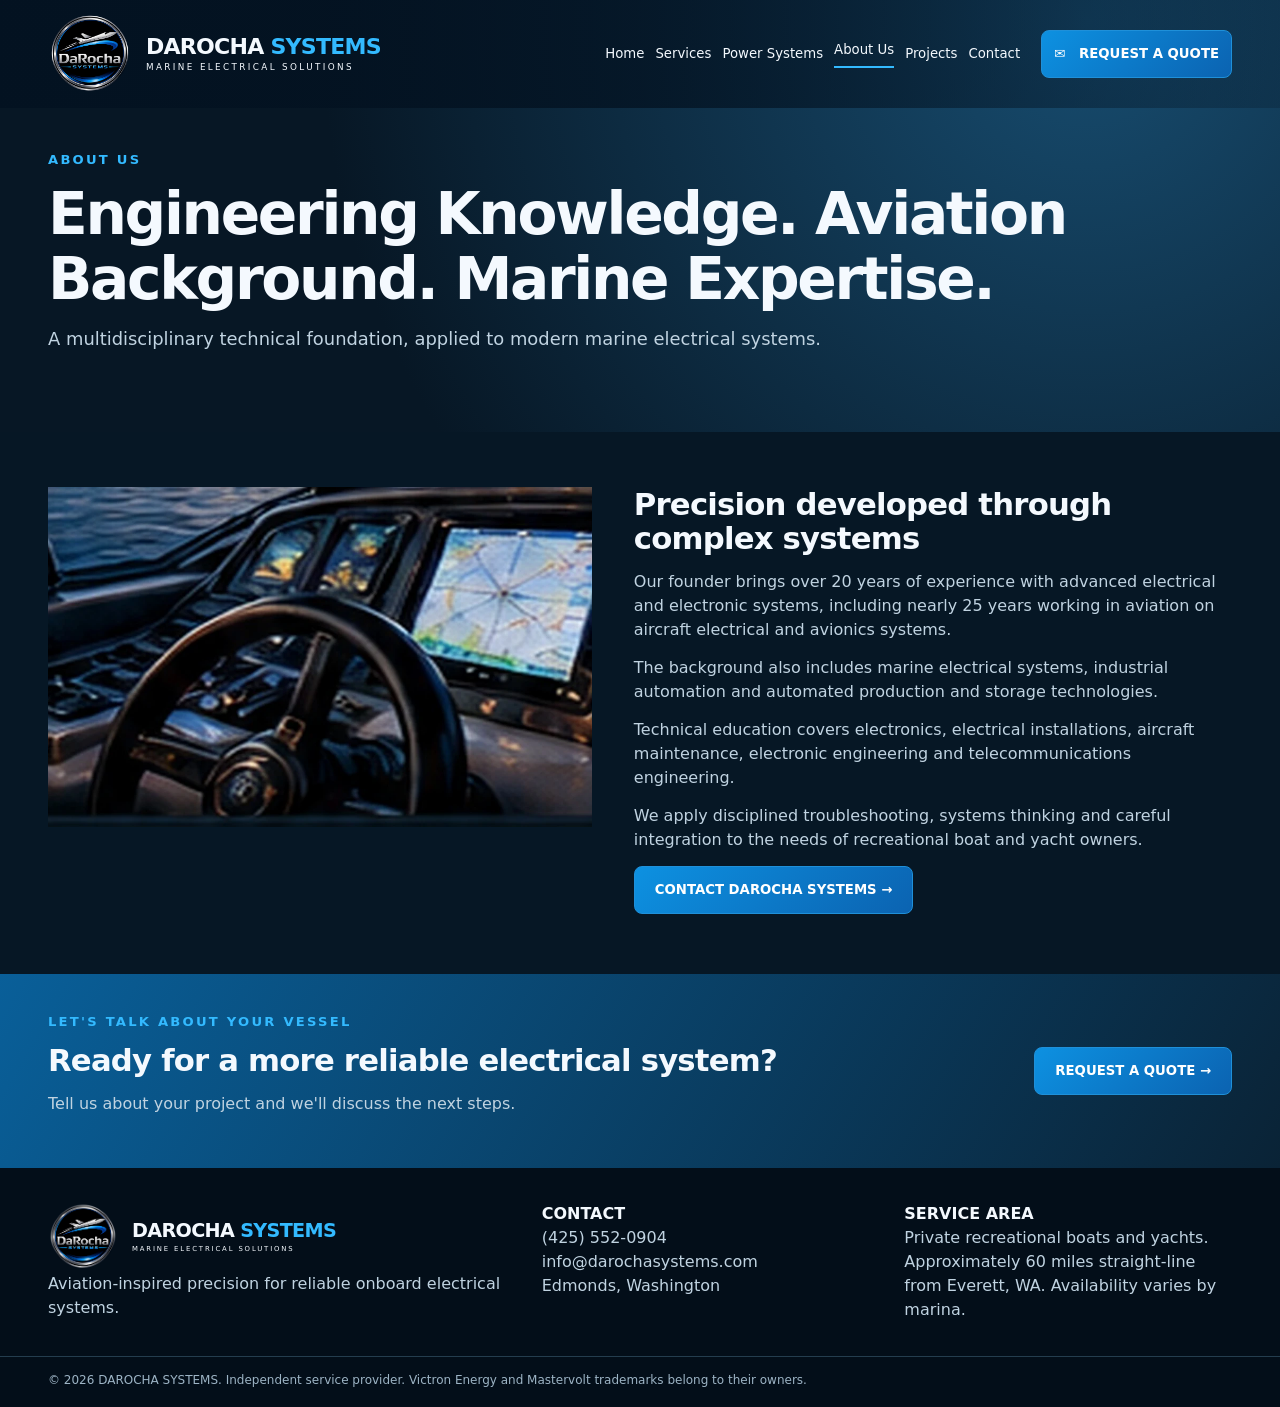
==== commit 6f96a0b1: "style: organizar HTML, CSS, JavaScript e documentação no preview" ====
--- a/about.html
+++ b/about.html
@@ -3,12 +3,12 @@
   <head>
     <meta charset="utf-8">
     <meta name="viewport" content="width=device-width, initial-scale=1">
-    <meta name="darocha-preview-build" content="images-hd-20261025-a">
+    <meta name="darocha-preview-build" content="power-hd-20261025-b">
     <meta name="theme-color" content="#061725">
     <meta name="description" content="Learn about DAROCHA SYSTEMS aviation-inspired approach to marine electrical systems.">
     <title>About Us | DAROCHA SYSTEMS</title>
-    <link rel="icon" type="image/png" href="assets/logo-hd20261025.webp">
-    <link rel="stylesheet" href="assets/styles.css?build=images-hd-20261025-a">
+    <link rel="icon" type="image/webp" href="assets/logo-hd20261025.webp">
+    <link rel="stylesheet" href="assets/styles.css?build=power-hd-20261025-b">
   </head>
   <body>
     <!-- Cabeçalho e navegação -->
@@ -22,7 +22,6 @@
           <a  href="power-systems.html">Power Systems</a>
           <a class="active" href="about.html">About Us</a>
           <a  href="projects.html">Projects</a>
-          <a  href="index.html#testimonials">Testimonials</a>
           <a  href="contact.html">Contact</a>
           <a class="btn nav-cta" href="contact.html#quote">✉ &nbsp; REQUEST A QUOTE</a>
         </nav>
@@ -31,11 +30,14 @@
 
     <!-- Conteúdo principal -->
     <main>
+      <!-- Introdução da página -->
       <div class="subhead shell">
         <p class="eyebrow">ABOUT US</p>
         <h1>Engineering Knowledge. Aviation Background. Marine Expertise.</h1>
         <p class="intro">A multidisciplinary technical foundation, applied to modern marine electrical systems.</p>
       </div>
+
+      <!-- Apresentação da empresa -->
       <section class="shell about-page">
         <img src="assets/helm.webp" alt="Illustrative recreational yacht control console">
         <div>
@@ -47,6 +49,8 @@
           <a class="btn " href="contact.html#quote">CONTACT DAROCHA SYSTEMS →</a>
         </div>
       </section>
+
+      <!-- Pedido de orçamento -->
       <section class="cta shell">
         <div>
           <p class="eyebrow">LET'S TALK ABOUT YOUR VESSEL</p>
--- a/assets/styles.css
+++ b/assets/styles.css
@@ -1,4 +1,4 @@
-/* Variáveis e estilos gerais */
+/* Cores, espaçamentos e estilos gerais */
 :root {
   --bg: #061725;
   --blue: #0d84d3;
@@ -101,8 +101,7 @@
   border-color: #a1c7df;
 }
 
-
-/* Cabeçalho e navegação */
+/* Cabeçalho e menu de navegação */
 .header {
   position: absolute;
   inset: 0 0 auto;
@@ -184,8 +183,7 @@
   border-radius: 6px;
 }
 
-
-/* Página inicial — destaque */
+/* Página inicial: destaque */
 .hero {
   position: relative;
   min-height: clamp(535px,35vw,650px);
@@ -271,8 +269,7 @@
   font-size: inherit;
 }
 
-
-/* Página inicial — serviços */
+/* Página inicial: serviços */
 .services-hero {
   background: #eef3f7;
   color: #071523;
@@ -353,8 +350,7 @@
   color: #cbdcea;
 }
 
-
-/* Página inicial — sistemas de energia */
+/* Página inicial: sistemas de energia */
 .power-hero {
   display: grid;
   grid-template-columns: 39% 61%;
@@ -424,8 +420,7 @@
   color: #d0e0ee;
 }
 
-
-/* Página inicial — apresentação */
+/* Página inicial: apresentação */
 .about-strip {
   display: grid;
   grid-template-columns: 1fr 1fr;
@@ -444,6 +439,7 @@
   border-radius: 12px;
 }
 
+/* Área de atendimento */
 .area {
   padding-top: 50px;
   padding-bottom: 50px;
@@ -461,10 +457,10 @@
   padding-left: 25px;
 }
 
+/* Depoimentos */
 .reviews[hidden] {
   display: none!important;
 }
-
 
 /* Chamada à ação */
 .cta {
@@ -476,7 +472,6 @@
   gap: 20px;
   background: linear-gradient(120deg,#095f99,#0a2336);
 }
-
 
 /* Rodapé */
 .footer {
@@ -510,8 +505,7 @@
   color: #9db4c5;
 }
 
-
-/* Páginas internas — cabeçalhos */
+/* Cabeçalho das páginas internas */
 .subhead {
   padding-top: 150px;
   padding-bottom: 65px;
@@ -522,7 +516,6 @@
   font-size: 1.12rem;
   max-width: 860px;
 }
-
 
 /* Página de serviços */
 .detail-grid {
@@ -563,7 +556,6 @@
   line-height: 1.5;
 }
 
-
 /* Página de sistemas de energia */
 .systems-grid {
   display: grid;
@@ -593,8 +585,7 @@
   padding-bottom: 35px;
 }
 
-
-/* Página Sobre nós */
+/* Página sobre a empresa */
 .about-page {
   padding-top: 55px;
   padding-bottom: 60px;
@@ -614,8 +605,7 @@
   padding-bottom: 60px;
 }
 
-
-/* Página de contacto e formulário */
+/* Página de contacto */
 .contact-layout {
   display: grid;
   grid-template-columns: 1.3fr .7fr;
@@ -666,8 +656,7 @@
   color: #74ceff;
 }
 
-
-/* Adaptação a ecrãs médios */
+/* Layout responsivo: ecrãs grandes */
 @media(max-width:1380px) {
   .nav .identity img {
     width: 84px;
@@ -686,8 +675,7 @@
   }
 }
 
-
-/* Adaptação a tablets e menu móvel */
+/* Layout responsivo: tablets */
 @media(max-width:1120px) {
   .header {
     height: 90px;
@@ -739,8 +727,7 @@
   }
 }
 
-
-/* Adaptação a telemóveis */
+/* Layout responsivo: telemóveis */
 @media(max-width:720px) {
   .header {
     height: 78px;
@@ -813,3 +800,187 @@
     grid-template-columns: 1fr;
   }
 }
+
+/* Consistent technical imagery and improved keyboard interaction — power HD 2026-10-25 */
+
+.power-image img,.systems-card>img {
+  object-position: center center;
+}
+
+.systems-card>img {
+  aspect-ratio: 16/9;
+  object-fit: cover;
+  display: block;
+  width: 100%;
+}
+
+.power-image {
+  min-height: 300px;
+}
+
+.image-note {
+  grid-column: 1/-1;
+  padding: 10px var(--edge) 14px;
+  margin: 0;
+  font-size: .76rem;
+  color: #a8bed0;
+  background: #061725;
+}
+
+.independence {
+  font-size: .87rem;
+  color: #b6cbd9;
+  line-height: 1.65;
+}
+
+a:focus-visible,button:focus-visible,input:focus-visible,select:focus-visible,textarea:focus-visible {
+  outline: 3px solid #66c8ff;
+  outline-offset: 3px;
+}
+
+/* Layout responsivo: telemóveis */
+@media(max-width:720px) {
+  .power-image {
+    min-height: 265px;
+  }
+  .image-note {
+    padding: 12px 18px;
+  }
+  .systems-card>img {
+    aspect-ratio: 16/10;
+  }
+}
+
+/* Manufacturer cards: official photographs only, pending usage authorization */
+
+/* Sistemas de energia: layout refinado */
+.power-hero--refined {
+  grid-template-columns: 37% 63%;
+}
+
+.manufacturer-area {
+  padding: 22px var(--edge) 22px 0;
+}
+
+.manufacturer-grid {
+  display: grid;
+  grid-template-columns: repeat(2,minmax(0,1fr));
+  gap: 16px;
+}
+
+.manufacturer-card {
+  background: #0e283c;
+  border: 1px solid #325269;
+  border-radius: 10px;
+  overflow: hidden;
+  min-width: 0;
+}
+
+.manufacturer-photo-pending {
+  aspect-ratio: 16/9;
+  display: flex;
+  flex-direction: column;
+  align-items: center;
+  justify-content: center;
+  gap: 8px;
+  text-align: center;
+  padding: 18px;
+  background: linear-gradient(145deg,#102d44,#061725);
+  border-bottom: 1px solid #35526a;
+}
+
+.manufacturer-photo-pending>span {
+  font-weight: 700;
+  color: #a9cde3;
+  letter-spacing: .06em;
+  font-size: clamp(.7rem,.9vw,.9rem);
+}
+
+.manufacturer-photo-pending>small {
+  color: #8bacbe;
+  font-size: .75rem;
+}
+
+.manufacturer-card h3 {
+  text-align: center;
+  margin: 0;
+  padding: 14px 12px;
+  font-size: 1.28rem;
+}
+
+.manufacturer-copy {
+  padding-top: 20px;
+}
+
+.manufacturer-copy p {
+  max-width: 960px;
+  margin: 0 0 12px;
+}
+
+.manufacturer-copy .manufacturer-disclaimer {
+  font-size: .83rem;
+  color: #b4d3e4;
+}
+
+.manufacturer-photo-note {
+  color: #8ca7b9;
+  font-size: .75rem;
+}
+
+.manufacturer-page {
+  padding-top: 48px;
+  padding-bottom: 64px;
+}
+
+.manufacturer-page .manufacturer-photo-pending {
+  aspect-ratio: 16/8;
+}
+
+.manufacturer-page .manufacturer-copy {
+  max-width: 1000px;
+  margin: 0 auto;
+  padding-top: 28px;
+  text-align: center;
+}
+
+.manufacturer-page .manufacturer-copy .btn {
+  margin-top: 12px;
+}
+
+/* Layout responsivo: tablets */
+@media(max-width:1120px) {
+  .power-hero--refined {
+    grid-template-columns: 1fr;
+  }
+  .manufacturer-area {
+    padding: 18px var(--edge) 30px;
+  }
+}
+
+@media(max-width:600px) {
+  .manufacturer-grid {
+    grid-template-columns: 1fr;
+  }
+  .manufacturer-page {
+    padding-top: 28px;
+  }
+  .manufacturer-page .manufacturer-photo-pending {
+    aspect-ratio: 16/9;
+  }
+}
+
+/* Supplied brand-equipment photographs: preserve source label details and aspect */
+
+/* Fotografias dos equipamentos de fabricantes */
+.manufacturer-product-photo {
+  display: block;
+  width: 100%;
+  aspect-ratio: 16/9;
+  object-fit: contain;
+  background: #0b2030;
+  border-bottom: 1px solid #35526a;
+}
+
+.manufacturer-page .manufacturer-product-photo {
+  aspect-ratio: 16/8;
+}
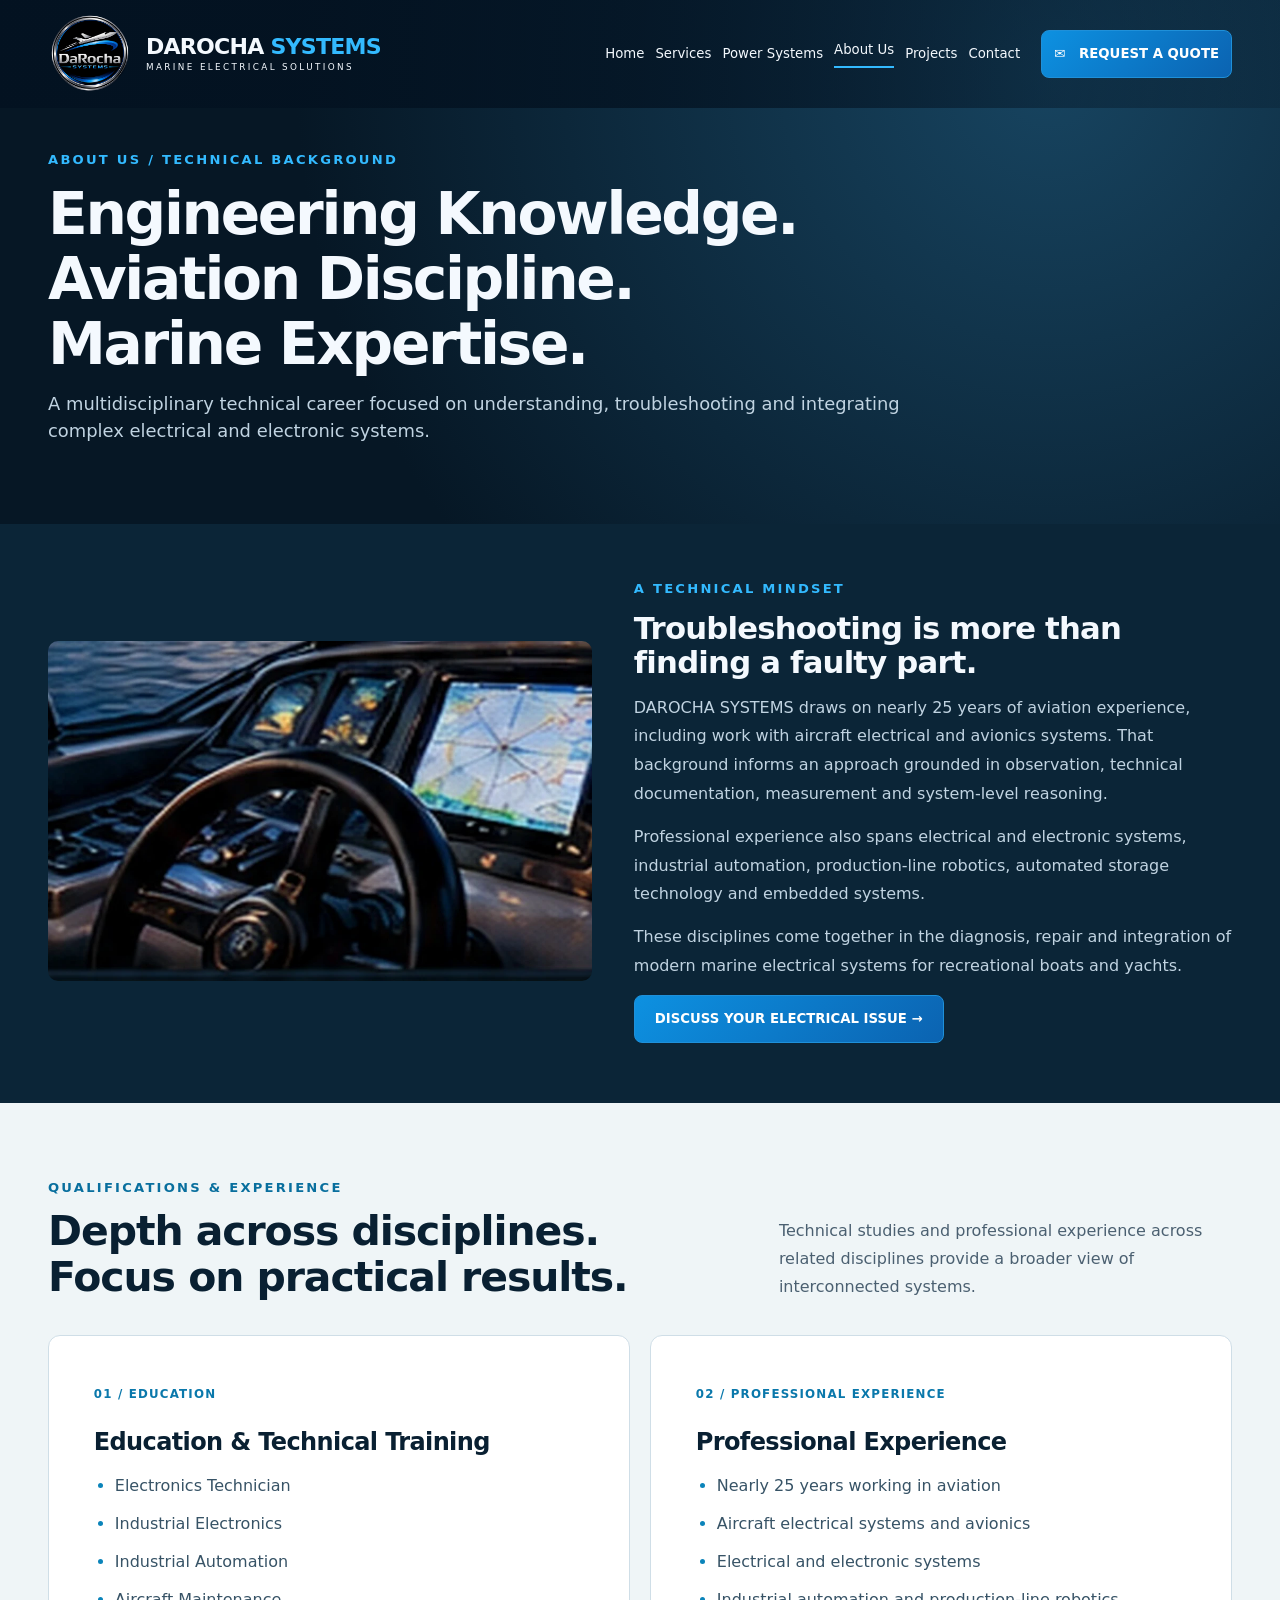
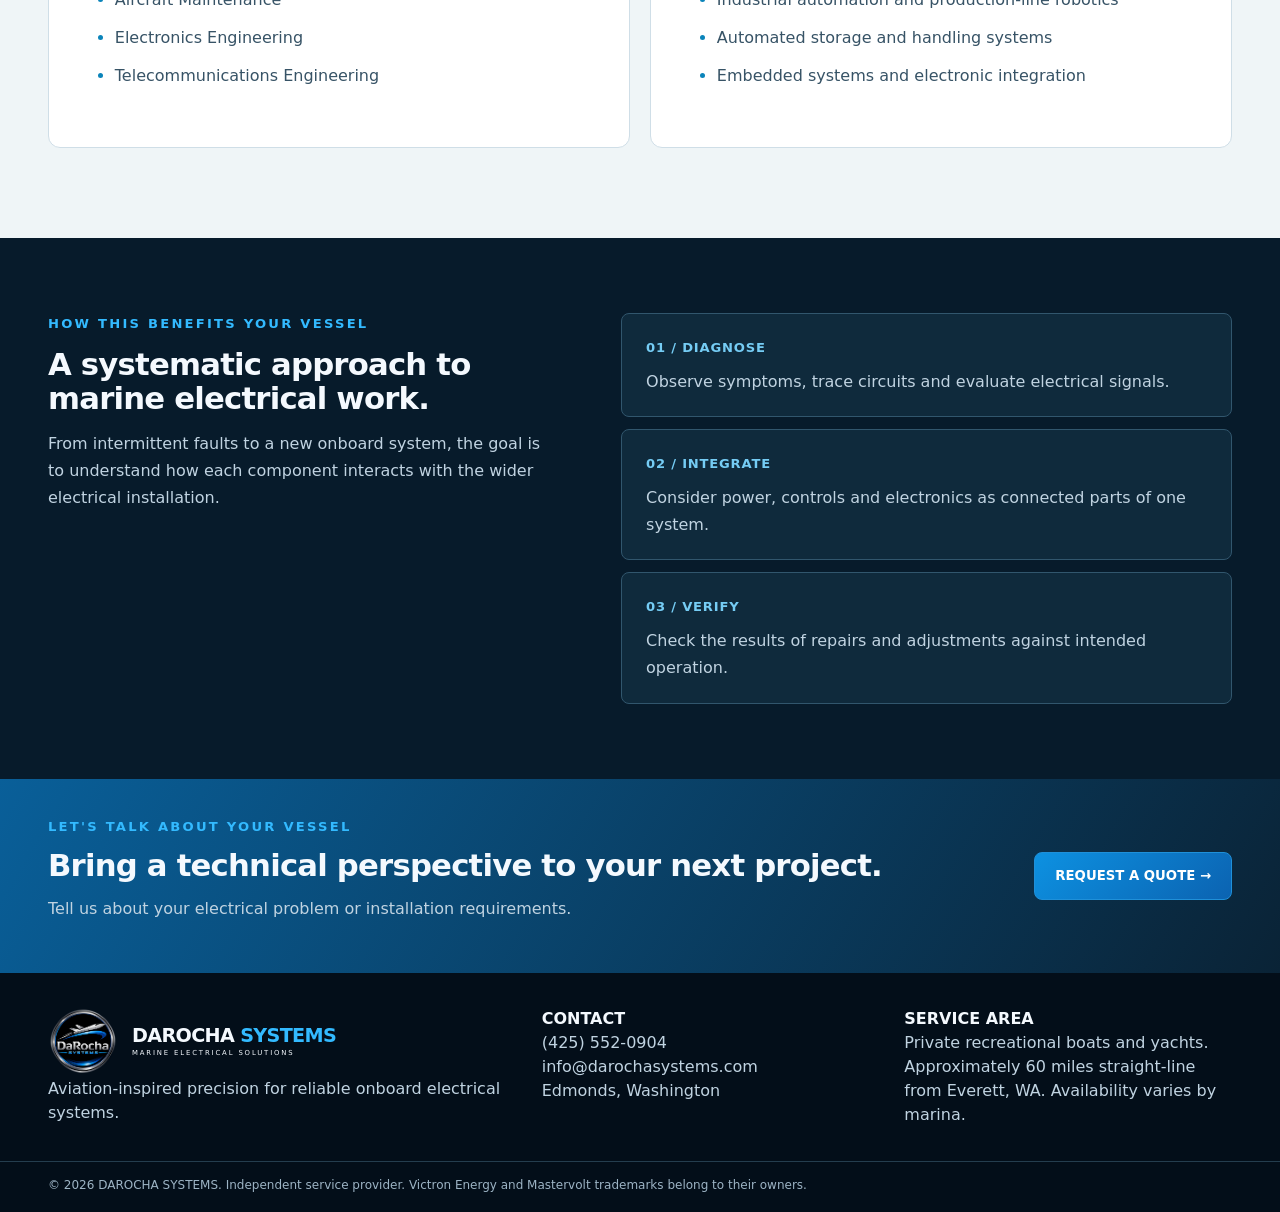
==== commit 088f76b1: "feat: landing page premium com foco em troubleshooting e engenharia" ====
--- a/about.html
+++ b/about.html
@@ -3,14 +3,14 @@
   <head>
     <meta charset="utf-8">
     <meta name="viewport" content="width=device-width, initial-scale=1">
-    <meta name="darocha-preview-build" content="power-hd-20261025-b">
+    <meta name="darocha-preview-build" content="engineering-landing-20261106-a">
     <meta name="theme-color" content="#061725">
-    <meta name="description" content="Learn about DAROCHA SYSTEMS aviation-inspired approach to marine electrical systems.">
+    <meta name="description" content="Explore DAROCHA SYSTEMS experience in troubleshooting, aviation maintenance, avionics, electronics, industrial automation and embedded systems.">
     <title>About Us | DAROCHA SYSTEMS</title>
     <link rel="icon" type="image/webp" href="assets/logo-hd20261025.webp">
-    <link rel="stylesheet" href="assets/styles.css?build=power-hd-20261025-b">
+    <link rel="stylesheet" href="assets/styles.css?build=engineering-landing-20261106-a">
   </head>
-  <body>
+  <body class="about-background-page">
     <!-- Cabeçalho e navegação -->
     <header class="header">
       <div class="shell nav">
@@ -29,35 +29,80 @@
     </header>
 
     <!-- Conteúdo principal -->
+
     <main>
-      <!-- Introdução da página -->
-      <div class="subhead shell">
-        <p class="eyebrow">ABOUT US</p>
-        <h1>Engineering Knowledge. Aviation Background. Marine Expertise.</h1>
-        <p class="intro">A multidisciplinary technical foundation, applied to modern marine electrical systems.</p>
+      <!-- Introdução -->
+      <div class="subhead shell about-subhead">
+        <p class="eyebrow">ABOUT US / TECHNICAL BACKGROUND</p>
+        <h1>Engineering Knowledge.<br>Aviation Discipline.<br>Marine Expertise.</h1>
+        <p class="intro">A multidisciplinary technical career focused on understanding, troubleshooting and integrating complex electrical and electronic systems.</p>
       </div>
 
-      <!-- Apresentação da empresa -->
-      <section class="shell about-page">
-        <img src="assets/helm.webp" alt="Illustrative recreational yacht control console">
+      <!-- Enquadramento profissional -->
+      <section class="shell about-page about-intro">
+        <img src="assets/helm.webp" alt="Illustrative marine control console with electronic instruments" loading="lazy">
         <div>
-          <h2>Precision developed through complex systems</h2>
-          <p>Our founder brings over 20 years of experience with advanced electrical and electronic systems, including nearly 25 years working in aviation on aircraft electrical and avionics systems.</p>
-          <p>The background also includes marine electrical systems, industrial automation and automated production and storage technologies.</p>
-          <p>Technical education covers electronics, electrical installations, aircraft maintenance, electronic engineering and telecommunications engineering.</p>
-          <p>We apply disciplined troubleshooting, systems thinking and careful integration to the needs of recreational boat and yacht owners.</p>
-          <a class="btn " href="contact.html#quote">CONTACT DAROCHA SYSTEMS →</a>
+          <p class="eyebrow">A TECHNICAL MINDSET</p>
+          <h2>Troubleshooting is more than finding a faulty part.</h2>
+          <p>DAROCHA SYSTEMS draws on nearly 25 years of aviation experience, including work with aircraft electrical and avionics systems. That background informs an approach grounded in observation, technical documentation, measurement and system-level reasoning.</p>
+          <p>Professional experience also spans electrical and electronic systems, industrial automation, production-line robotics, automated storage technology and embedded systems.</p>
+          <p>These disciplines come together in the diagnosis, repair and integration of modern marine electrical systems for recreational boats and yachts.</p>
+          <a class="btn" href="contact.html#quote">DISCUSS YOUR ELECTRICAL ISSUE →</a>
         </div>
       </section>
 
-      <!-- Pedido de orçamento -->
+      <!-- Formação e experiência detalhadas -->
+      <section class="background-section shell" aria-labelledby="background-title">
+        <div class="section-intro">
+          <div><p class="eyebrow">QUALIFICATIONS &amp; EXPERIENCE</p><h2 id="background-title">Depth across disciplines.<br>Focus on practical results.</h2></div>
+          <p>Technical studies and professional experience across related disciplines provide a broader view of interconnected systems.</p>
+        </div>
+        <div class="background-grid">
+          <article class="background-panel">
+            <span class="background-index">01 / EDUCATION</span>
+            <h3>Education &amp; Technical Training</h3>
+            <ul>
+              <li>Electronics Technician</li>
+              <li>Industrial Electronics</li>
+              <li>Industrial Automation</li>
+              <li>Aircraft Maintenance</li>
+              <li>Electronics Engineering</li>
+              <li>Telecommunications Engineering</li>
+            </ul>
+          </article>
+          <article class="background-panel">
+            <span class="background-index">02 / PROFESSIONAL EXPERIENCE</span>
+            <h3>Professional Experience</h3>
+            <ul>
+              <li>Nearly 25 years working in aviation</li>
+              <li>Aircraft electrical systems and avionics</li>
+              <li>Electrical and electronic systems</li>
+              <li>Industrial automation and production-line robotics</li>
+              <li>Automated storage and handling systems</li>
+              <li>Embedded systems and electronic integration</li>
+            </ul>
+          </article>
+        </div>
+      </section>
+
+      <!-- Metodologia de engenharia aplicada ao setor marítimo -->
+      <section class="method-section shell" aria-labelledby="method-title">
+        <div>
+          <p class="eyebrow">HOW THIS BENEFITS YOUR VESSEL</p>
+          <h2 id="method-title">A systematic approach to marine electrical work.</h2>
+          <p>From intermittent faults to a new onboard system, the goal is to understand how each component interacts with the wider electrical installation.</p>
+        </div>
+        <div class="method-grid">
+          <article><strong>01 / DIAGNOSE</strong><p>Observe symptoms, trace circuits and evaluate electrical signals.</p></article>
+          <article><strong>02 / INTEGRATE</strong><p>Consider power, controls and electronics as connected parts of one system.</p></article>
+          <article><strong>03 / VERIFY</strong><p>Check the results of repairs and adjustments against intended operation.</p></article>
+        </div>
+      </section>
+
+      <!-- Contacto -->
       <section class="cta shell">
-        <div>
-          <p class="eyebrow">LET'S TALK ABOUT YOUR VESSEL</p>
-          <h2>Ready for a more reliable electrical system?</h2>
-          <p>Tell us about your project and we'll discuss the next steps.</p>
-        </div>
-        <a class="btn " href="contact.html#quote">REQUEST A QUOTE →</a>
+        <div><p class="eyebrow">LET'S TALK ABOUT YOUR VESSEL</p><h2>Bring a technical perspective to your next project.</h2><p>Tell us about your electrical problem or installation requirements.</p></div>
+        <a class="btn" href="contact.html#quote">REQUEST A QUOTE →</a>
       </section>
     </main>
 
--- a/assets/styles.css
+++ b/assets/styles.css
@@ -1,4 +1,5 @@
 /* Cores, espaçamentos e estilos gerais */
+
 :root {
   --bg: #061725;
   --blue: #0d84d3;
@@ -32,7 +33,7 @@
   text-decoration: none;
 }
 
-button,input,select,textarea {
+button, input, select, textarea {
   font: inherit;
 }
 
@@ -40,11 +41,11 @@
   cursor: pointer;
 }
 
-h1,h2,h3,p {
+h1, h2, h3, p {
   margin: 0 0 14px;
 }
 
-h1,h2,h3 {
+h1, h2, h3 {
   line-height: 1.12;
   letter-spacing: -.026em;
 }
@@ -102,6 +103,7 @@
 }
 
 /* Cabeçalho e menu de navegação */
+
 .header {
   position: absolute;
   inset: 0 0 auto;
@@ -165,7 +167,7 @@
   white-space: nowrap;
 }
 
-.links>a.active:not(.btn),.links>a:not(.btn):hover {
+.links>a.active:not(.btn), .links>a:not(.btn):hover {
   border-bottom: 2px solid var(--cyan);
   padding-bottom: 7px;
 }
@@ -184,6 +186,7 @@
 }
 
 /* Página inicial: destaque */
+
 .hero {
   position: relative;
   min-height: clamp(535px,35vw,650px);
@@ -192,14 +195,9 @@
   justify-content: space-between;
   overflow: hidden;
   background-color: #071725;
-  background-image: linear-gradient(90deg,#071725dd 0%,#0717258a 38%,#07172508 84%),url('hero.webp');
   background-position: center,center center;
   background-size: cover;
   isolation: isolate;
-}
-
-.hero-bg {
-  display: none;
 }
 
 .hero-main {
@@ -269,177 +267,8 @@
   font-size: inherit;
 }
 
-/* Página inicial: serviços */
-.services-hero {
-  background: #eef3f7;
-  color: #071523;
-  display: grid;
-  grid-template-columns: minmax(310px,28%) minmax(0,72%);
-  padding: 14px var(--edge);
-}
-
-.services-lead {
-  padding: 15px 26px 15px 0;
-  display: flex;
-  flex-direction: column;
-  justify-content: center;
-  align-items: flex-start;
-}
-
-.services-lead .eyebrow {
-  color: #0272b8;
-}
-
-.services-lead p:not(.eyebrow) {
-  color: #586878;
-  font-size: .91rem;
-}
-
-.mosaic {
-  display: grid;
-  grid-template-columns: repeat(20,minmax(0,1fr));
-  grid-template-rows: repeat(2,minmax(112px,1fr));
-  gap: 10px;
-}
-
-.service-card {
-  position: relative;
-  overflow: hidden;
-  border-radius: 7px;
-  min-height: 112px;
-  background: #113147;
-}
-
-.service-card:nth-child(-n+4) {
-  grid-column: span 5;
-}
-
-.service-card:nth-child(n+5) {
-  grid-column: span 4;
-}
-
-.service-card>img {
-  position: absolute;
-  inset: 0;
-  width: 100%;
-  height: 100%;
-  object-fit: cover;
-  object-position: center 16%;
-  filter: saturate(.88);
-}
-
-.service-overlay {
-  position: absolute;
-  inset: auto 0 0;
-  background: linear-gradient(0deg,#041421f5,#061d2cce);
-  padding: 10px 12px;
-  min-height: 46px;
-  display: flex;
-  flex-direction: column;
-  justify-content: center;
-}
-
-.service-overlay strong {
-  font-size: clamp(.7rem,.81vw,.9rem);
-  line-height: 1.2;
-  color: #fff;
-}
-
-.service-overlay small {
-  font-size: .73rem;
-  color: #cbdcea;
-}
-
-/* Página inicial: sistemas de energia */
-.power-hero {
-  display: grid;
-  grid-template-columns: 39% 61%;
-  background: #061725;
-}
-
-.power-lead {
-  padding: 24px var(--edge);
-  display: flex;
-  flex-direction: column;
-  justify-content: center;
-  align-items: flex-start;
-}
-
-.power-lead h2 {
-  font-size: clamp(1.4rem,1.8vw,2rem);
-}
-
-.power-lead p:not(.eyebrow) {
-  font-size: .92rem;
-}
-
-.power-images {
-  display: grid;
-  grid-template-columns: 1fr 1fr;
-}
-
-.power-image {
-  min-height: 284px;
-  position: relative;
-  overflow: hidden;
-}
-
-.power-image img {
-  width: 100%;
-  height: 100%;
-  position: absolute;
-  inset: 0;
-  object-fit: cover;
-  object-position: center 20%;
-}
-
-.power-image::after {
-  content: "";
-  position: absolute;
-  inset: 0;
-  background: linear-gradient(0deg,#04131ff5,transparent 75%);
-}
-
-.power-image>span {
-  position: absolute;
-  inset: auto 0 0;
-  z-index: 1;
-  padding: 22px;
-  display: flex;
-  flex-direction: column;
-  gap: 8px;
-}
-
-.power-image strong {
-  font-size: 1.35rem;
-}
-
-.power-image small {
-  max-width: 300px;
-  font-size: .83rem;
-  color: #d0e0ee;
-}
-
-/* Página inicial: apresentação */
-.about-strip {
-  display: grid;
-  grid-template-columns: 1fr 1fr;
-  align-items: center;
-  gap: 45px;
-  padding-top: 56px;
-  padding-bottom: 56px;
-  background: #0a2133;
-}
-
-.about-strip>img {
-  width: 100%;
-  aspect-ratio: 16/9;
-  object-fit: cover;
-  object-position: top;
-  border-radius: 12px;
-}
-
 /* Área de atendimento */
+
 .area {
   padding-top: 50px;
   padding-bottom: 50px;
@@ -457,12 +286,8 @@
   padding-left: 25px;
 }
 
-/* Depoimentos */
-.reviews[hidden] {
-  display: none!important;
-}
-
 /* Chamada à ação */
+
 .cta {
   padding-top: 38px;
   padding-bottom: 38px;
@@ -474,6 +299,7 @@
 }
 
 /* Rodapé */
+
 .footer {
   padding: 34px 0 18px;
   background: #030e19;
@@ -506,6 +332,7 @@
 }
 
 /* Cabeçalho das páginas internas */
+
 .subhead {
   padding-top: 150px;
   padding-bottom: 65px;
@@ -518,6 +345,7 @@
 }
 
 /* Página de serviços */
+
 .detail-grid {
   display: grid;
   grid-template-columns: repeat(3,minmax(0,1fr));
@@ -556,36 +384,8 @@
   line-height: 1.5;
 }
 
-/* Página de sistemas de energia */
-.systems-grid {
-  display: grid;
-  grid-template-columns: repeat(2,minmax(0,1fr));
-  gap: 22px;
-  padding-top: 50px;
-  padding-bottom: 35px;
-}
-
-.systems-card {
-  border-radius: 12px;
-  background: #10283a;
-  overflow: hidden;
-}
-
-.systems-card>img {
-  width: 100%;
-  aspect-ratio: 16/9;
-  object-fit: cover;
-}
-
-.systems-card>div {
-  padding: 25px;
-}
-
-.independence {
-  padding-bottom: 35px;
-}
-
 /* Página sobre a empresa */
+
 .about-page {
   padding-top: 55px;
   padding-bottom: 60px;
@@ -606,6 +406,7 @@
 }
 
 /* Página de contacto */
+
 .contact-layout {
   display: grid;
   grid-template-columns: 1.3fr .7fr;
@@ -615,7 +416,7 @@
   scroll-margin-top: 15px;
 }
 
-.form-panel,.contact-side {
+.form-panel, .contact-side {
   background: #102b40;
   border: 1px solid #274f69;
   border-radius: 12px;
@@ -640,7 +441,7 @@
   grid-column: 1/-1;
 }
 
-.form-panel input,.form-panel select,.form-panel textarea {
+.form-panel input, .form-panel select, .form-panel textarea {
   background: #051725;
   border: 1px solid #47687d;
   color: #fff;
@@ -648,7 +449,7 @@
   padding: 12px;
 }
 
-.form-panel input:focus,.form-panel textarea:focus,.form-panel select:focus {
+.form-panel input:focus, .form-panel textarea:focus, .form-panel select:focus {
   outline: 2px solid #5cbcff;
 }
 
@@ -657,6 +458,7 @@
 }
 
 /* Layout responsivo: ecrãs grandes */
+
 @media(max-width:1380px) {
   .nav .identity img {
     width: 84px;
@@ -676,6 +478,7 @@
 }
 
 /* Layout responsivo: tablets */
+
 @media(max-width:1120px) {
   .header {
     height: 90px;
@@ -698,26 +501,6 @@
   .links.open {
     display: flex;
   }
-  .services-hero {
-    grid-template-columns: 1fr;
-    gap: 20px;
-    padding-top: 28px;
-    padding-bottom: 28px;
-  }
-  .services-lead {
-    max-width: 680px;
-  }
-  .mosaic {
-    grid-template-columns: repeat(3,minmax(0,1fr));
-    grid-template-rows: none;
-  }
-  .service-card:nth-child(n) {
-    grid-column: auto;
-    aspect-ratio: 2/1;
-  }
-  .power-hero {
-    grid-template-columns: 1fr;
-  }
   .proof {
     grid-template-columns: repeat(3,1fr);
     gap: 10px;
@@ -728,6 +511,7 @@
 }
 
 /* Layout responsivo: telemóveis */
+
 @media(max-width:720px) {
   .header {
     height: 78px;
@@ -763,26 +547,10 @@
   .proof-item>b {
     font-size: 1.5rem;
   }
-  .mosaic {
-    grid-template-columns: 1fr 1fr;
-  }
-  .service-card:nth-child(n) {
-    aspect-ratio: 1.4/1;
-  }
-  .power-images,.about-strip,.area,.foot-cols,.detail-grid,.systems-grid,.about-page,.contact-layout {
+  .area, .foot-cols, .detail-grid, .about-page, .contact-layout {
     grid-template-columns: 1fr;
   }
-  .services-hero {
-    padding-left: 18px;
-    padding-right: 18px;
-  }
-  .power-lead {
-    padding: 32px 18px;
-  }
-  .power-image {
-    min-height: 250px;
-  }
-  .about-strip,.area {
+  .area {
     gap: 20px;
     padding-top: 38px;
     padding-bottom: 38px;
@@ -803,64 +571,14 @@
 
 /* Consistent technical imagery and improved keyboard interaction — power HD 2026-10-25 */
 
-.power-image img,.systems-card>img {
-  object-position: center center;
-}
-
-.systems-card>img {
-  aspect-ratio: 16/9;
-  object-fit: cover;
-  display: block;
-  width: 100%;
-}
-
-.power-image {
-  min-height: 300px;
-}
-
-.image-note {
-  grid-column: 1/-1;
-  padding: 10px var(--edge) 14px;
-  margin: 0;
-  font-size: .76rem;
-  color: #a8bed0;
-  background: #061725;
-}
-
-.independence {
-  font-size: .87rem;
-  color: #b6cbd9;
-  line-height: 1.65;
-}
-
-a:focus-visible,button:focus-visible,input:focus-visible,select:focus-visible,textarea:focus-visible {
+a:focus-visible, button:focus-visible, input:focus-visible, select:focus-visible, textarea:focus-visible {
   outline: 3px solid #66c8ff;
   outline-offset: 3px;
 }
 
 /* Layout responsivo: telemóveis */
-@media(max-width:720px) {
-  .power-image {
-    min-height: 265px;
-  }
-  .image-note {
-    padding: 12px 18px;
-  }
-  .systems-card>img {
-    aspect-ratio: 16/10;
-  }
-}
-
-/* Manufacturer cards: official photographs only, pending usage authorization */
-
-/* Sistemas de energia: layout refinado */
-.power-hero--refined {
-  grid-template-columns: 37% 63%;
-}
-
-.manufacturer-area {
-  padding: 22px var(--edge) 22px 0;
-}
+
+/* Componentes dos fabricantes: fotografias fornecidas para o website */
 
 .manufacturer-grid {
   display: grid;
@@ -876,38 +594,6 @@
   min-width: 0;
 }
 
-.manufacturer-photo-pending {
-  aspect-ratio: 16/9;
-  display: flex;
-  flex-direction: column;
-  align-items: center;
-  justify-content: center;
-  gap: 8px;
-  text-align: center;
-  padding: 18px;
-  background: linear-gradient(145deg,#102d44,#061725);
-  border-bottom: 1px solid #35526a;
-}
-
-.manufacturer-photo-pending>span {
-  font-weight: 700;
-  color: #a9cde3;
-  letter-spacing: .06em;
-  font-size: clamp(.7rem,.9vw,.9rem);
-}
-
-.manufacturer-photo-pending>small {
-  color: #8bacbe;
-  font-size: .75rem;
-}
-
-.manufacturer-card h3 {
-  text-align: center;
-  margin: 0;
-  padding: 14px 12px;
-  font-size: 1.28rem;
-}
-
 .manufacturer-copy {
   padding-top: 20px;
 }
@@ -930,10 +616,6 @@
 .manufacturer-page {
   padding-top: 48px;
   padding-bottom: 64px;
-}
-
-.manufacturer-page .manufacturer-photo-pending {
-  aspect-ratio: 16/8;
 }
 
 .manufacturer-page .manufacturer-copy {
@@ -948,14 +630,6 @@
 }
 
 /* Layout responsivo: tablets */
-@media(max-width:1120px) {
-  .power-hero--refined {
-    grid-template-columns: 1fr;
-  }
-  .manufacturer-area {
-    padding: 18px var(--edge) 30px;
-  }
-}
 
 @media(max-width:600px) {
   .manufacturer-grid {
@@ -964,14 +638,12 @@
   .manufacturer-page {
     padding-top: 28px;
   }
-  .manufacturer-page .manufacturer-photo-pending {
-    aspect-ratio: 16/9;
-  }
 }
 
 /* Supplied brand-equipment photographs: preserve source label details and aspect */
 
 /* Fotografias dos equipamentos de fabricantes */
+
 .manufacturer-product-photo {
   display: block;
   width: 100%;
@@ -984,3 +656,890 @@
 .manufacturer-page .manufacturer-product-photo {
   aspect-ratio: 16/8;
 }
+
+/* Landing page: sistema visual premium orientado à engenharia */
+:root {
+  --surface-technical: #0a2234;
+  --surface-border: #315268;
+  --text-dark: #092032;
+}
+
+.landing-page .hero {
+  min-height: 0;
+  padding-top: 108px;
+  background-color: #061725;
+  background-image: radial-gradient(circle at 70% 18%, #154665 0, #061725 52%, #04101b 100%);
+  isolation: isolate;
+}
+
+.landing-page .hero::before {
+  content: "";
+  position: absolute;
+  inset: 108px 0 0;
+  z-index: -1;
+  opacity: .12;
+  background-image: linear-gradient(#3ab6eb 1px, transparent 1px), linear-gradient(90deg, #3ab6eb 1px, transparent 1px);
+  background-size: 48px 48px;
+  mask-image: linear-gradient(90deg, transparent, black 50%, transparent);
+  pointer-events: none;
+}
+
+.landing-page .hero-main {
+  display: grid;
+  grid-template-columns: minmax(0, 1.08fr) minmax(0, .92fr);
+  align-items: center;
+  gap: clamp(28px, 4vw, 80px);
+  padding-top: clamp(40px, 5vw, 78px);
+  padding-bottom: clamp(44px, 5vw, 82px);
+  max-width: 100%;
+  width: 100%;
+}
+
+.hero-copy {
+  min-width: 0;
+}
+
+.hero-copy h1 {
+  max-width: 820px;
+  font-size: clamp(3rem, 5.2vw, 5.6rem);
+}
+
+.landing-page .hero-main .hero-lede {
+  max-width: 660px;
+  margin-top: 25px;
+  font-size: clamp(1.02rem, 1.35vw, 1.25rem);
+  line-height: 1.7;
+  color: #dcebf5;
+}
+
+.hero-specialty {
+  display: flex;
+  align-items: center;
+  gap: 14px;
+  max-width: 600px;
+  margin: 24px 0;
+  padding: 14px 18px;
+  border-left: 3px solid var(--cyan);
+  background: rgba(13, 68, 101, .56);
+}
+
+.hero-specialty-icon {
+  font-size: 2rem;
+  color: #75d6ff;
+  line-height: 1;
+}
+
+.hero-specialty span:last-child {
+  display: flex;
+  flex-direction: column;
+  gap: 3px;
+}
+
+.hero-specialty strong {
+  font-size: 1rem;
+  color: #fff;
+}
+
+.hero-specialty small {
+  font-size: .8rem;
+  color: #b5d7e9;
+}
+
+.hero-visual {
+  position: relative;
+  align-self: stretch;
+  min-height: 360px;
+  margin: 0;
+  border: 1px solid #417089;
+  border-radius: 14px;
+  overflow: hidden;
+  background: #0d2a3e;
+  box-shadow: 0 24px 80px rgba(0, 0, 0, .25);
+}
+
+.hero-visual::after {
+  content: "";
+  position: absolute;
+  inset: 40% 0 0;
+  background: linear-gradient(transparent, rgba(3, 15, 25, .92));
+  pointer-events: none;
+}
+
+.hero-visual img {
+  width: 100%;
+  height: 100%;
+  min-height: 360px;
+  object-fit: cover;
+  object-position: center;
+  filter: saturate(.88) contrast(1.05);
+}
+
+.hero-visual figcaption {
+  position: absolute;
+  bottom: 25px;
+  left: 26px;
+  right: 24px;
+  z-index: 1;
+  display: grid;
+  gap: 7px;
+  color: #f5fbff;
+  font-weight: 700;
+}
+
+.visual-kicker {
+  color: #71cfff;
+  font-size: .65rem;
+  font-weight: 800;
+  letter-spacing: .16em;
+}
+
+.landing-page .proof {
+  grid-template-columns: repeat(4, minmax(0, 1fr));
+  border-top: 1px solid #2b5065;
+  background: rgba(3, 17, 29, .86);
+  padding-top: 22px;
+  padding-bottom: 22px;
+}
+
+.landing-page .proof-item {
+  gap: 10px;
+}
+
+/* Elementos partilhados pelas secções modernas */
+.section-intro {
+  display: grid;
+  grid-template-columns: minmax(0, 1.2fr) minmax(250px, .8fr);
+  align-items: end;
+  gap: clamp(20px, 4vw, 75px);
+  margin-bottom: 34px;
+}
+
+.section-intro h2 {
+  max-width: 830px;
+  margin-bottom: 0;
+  font-size: clamp(1.9rem, 3.2vw, 3.25rem);
+}
+
+.section-intro > p {
+  margin-bottom: 0;
+  line-height: 1.75;
+}
+
+.text-link {
+  display: inline-flex;
+  align-items: center;
+  gap: 12px;
+  color: #79d6ff;
+  font-size: .82rem;
+  font-weight: 800;
+  letter-spacing: .04em;
+}
+
+.text-link:hover {
+  color: #c6edff;
+}
+
+.text-link span {
+  font-size: 1.3rem;
+}
+
+.btn-dark {
+  background: #0c5080;
+  border-color: #176c9f;
+  color: #fff;
+}
+
+/* Troubleshooting como principal diferencial */
+.diagnostics-section {
+  display: grid;
+  grid-template-columns: minmax(0, 1.08fr) minmax(0, .92fr);
+  gap: clamp(34px, 6vw, 95px);
+  padding-top: clamp(65px, 7vw, 110px);
+  padding-bottom: clamp(65px, 7vw, 110px);
+  background: linear-gradient(115deg, #0c2c41, #071c2b);
+}
+
+.diagnostics-copy h2 {
+  max-width: 800px;
+  font-size: clamp(2rem, 3.4vw, 3.45rem);
+}
+
+.diagnostics-copy > p:not(.eyebrow) {
+  max-width: 680px;
+  line-height: 1.78;
+}
+
+.diagnostics-copy .diagnostics-emphasis {
+  color: #fff;
+  font-weight: 700;
+}
+
+.diagnostic-steps {
+  margin: 0;
+  padding: 0;
+  list-style: none;
+  border-top: 1px solid #355b70;
+}
+
+.diagnostic-steps li {
+  display: flex;
+  gap: 19px;
+  padding: 27px 0;
+  border-bottom: 1px solid #355b70;
+}
+
+.step-number {
+  color: #75d6ff;
+  font-size: 1.14rem;
+  font-weight: 800;
+}
+
+.diagnostic-steps strong {
+  display: block;
+  margin-bottom: 7px;
+  font-size: 1.05rem;
+}
+
+.diagnostic-steps p {
+  max-width: 450px;
+  margin: 0;
+  font-size: .91rem;
+  line-height: 1.65;
+}
+
+/* Cartões de serviços */
+.services-section {
+  padding-top: clamp(62px, 7vw, 105px);
+  padding-bottom: clamp(62px, 7vw, 105px);
+  background: #eef4f7;
+  color: var(--text-dark);
+}
+
+.services-section .eyebrow,
+.expertise-section .eyebrow,
+.power-technology-page .manufacturer-page .eyebrow {
+  color: #096f9e;
+}
+
+.services-section p,
+.expertise-section p,
+.power-technology-page .manufacturer-page p {
+  color: #4b6071;
+}
+
+.service-grid {
+  display: grid;
+  grid-template-columns: repeat(4, minmax(0, 1fr));
+  gap: 18px;
+}
+
+.service-tile {
+  display: flex;
+  flex-direction: column;
+  min-width: 0;
+  overflow: hidden;
+  border: 1px solid #d1dde5;
+  border-radius: 12px;
+  background: #fff;
+  box-shadow: 0 8px 28px rgba(4, 27, 46, .055);
+  transition: transform .2s ease, box-shadow .2s ease;
+}
+
+.service-tile:hover {
+  transform: translateY(-4px);
+  box-shadow: 0 16px 36px rgba(4, 27, 46, .12);
+}
+
+.service-tile img {
+  width: 100%;
+  height: 185px;
+  object-fit: cover;
+}
+
+.service-tile-body {
+  display: flex;
+  flex: 1;
+  flex-direction: column;
+  padding: 23px 22px 21px;
+}
+
+.service-tile h3 {
+  margin: 0 0 12px;
+  font-size: 1.2rem;
+  color: #10293b;
+}
+
+.service-tile p {
+  margin-bottom: 22px;
+  font-size: .91rem;
+  line-height: 1.65;
+}
+
+.service-tag {
+  width: fit-content;
+  margin-bottom: 12px;
+  color: #096c9c;
+  font-size: .7rem;
+  font-weight: 800;
+  letter-spacing: .09em;
+}
+
+.tile-link {
+  margin-top: auto;
+  color: #0869a1;
+  font-size: .76rem;
+  font-weight: 800;
+}
+
+.service-tile--featured {
+  grid-column: span 2;
+  display: grid;
+  grid-template-columns: 1fr 1fr;
+}
+
+.service-tile--featured img {
+  height: 100%;
+  min-height: 305px;
+}
+
+.service-tile--featured .service-tile-body {
+  justify-content: center;
+}
+
+.service-tile--featured h3 {
+  font-size: clamp(1.4rem, 1.9vw, 1.9rem);
+}
+
+.service-more {
+  display: flex;
+  justify-content: space-between;
+  align-items: center;
+  gap: 25px;
+  padding-top: 30px;
+}
+
+.service-more p {
+  max-width: 700px;
+  margin: 0;
+}
+
+/* Equipamentos de alta tecnologia */
+.technology-section {
+  padding-top: clamp(64px, 7vw, 106px);
+  padding-bottom: clamp(64px, 7vw, 106px);
+  background: #071b2b;
+}
+
+.technology-grid {
+  display: grid;
+  grid-template-columns: repeat(3, minmax(0, 1fr));
+  gap: 16px;
+}
+
+.technology-card {
+  position: relative;
+  padding: clamp(22px, 2.7vw, 36px);
+  border: 1px solid #2c4c61;
+  border-radius: 10px;
+  background: linear-gradient(145deg, #123044, #0b2233);
+}
+
+.technology-card::before {
+  content: "";
+  position: absolute;
+  top: 0;
+  left: 24px;
+  width: 62px;
+  height: 3px;
+  background: #52bfea;
+}
+
+.technology-index {
+  display: block;
+  margin-bottom: 27px;
+  color: #75c8ef;
+  font-size: .69rem;
+  font-weight: 800;
+  letter-spacing: .11em;
+}
+
+.technology-card h3 {
+  margin-bottom: 12px;
+  font-size: 1.25rem;
+}
+
+.technology-card p {
+  margin: 0;
+  line-height: 1.65;
+}
+
+.technology-footer {
+  display: grid;
+  grid-template-columns: minmax(0, 1.1fr) minmax(0, .9fr);
+  gap: clamp(30px, 5vw, 70px);
+  align-items: center;
+  margin-top: 45px;
+  padding-top: 42px;
+  border-top: 1px solid #2c4c61;
+}
+
+.equipment-examples {
+  display: grid;
+  grid-template-columns: 1fr 1fr;
+  gap: 14px;
+}
+
+.equipment-examples figure {
+  margin: 0;
+  padding: 9px;
+  border: 1px solid #35576d;
+  border-radius: 9px;
+  background: #102b3e;
+}
+
+.equipment-examples img {
+  width: 100%;
+  aspect-ratio: 4 / 3;
+  object-fit: contain;
+  background: #081e2d;
+}
+
+.equipment-examples figcaption {
+  padding: 12px 5px 5px;
+  font-size: .77rem;
+  color: #c3dcec;
+}
+
+.technology-footer h3 {
+  font-size: 1.7rem;
+}
+
+.technology-footer p {
+  line-height: 1.68;
+}
+
+.equipment-disclaimer {
+  font-size: .79rem;
+  color: #a5bbca;
+}
+
+/* Experiência e formação na página inicial */
+.expertise-section {
+  display: grid;
+  grid-template-columns: minmax(0, 1.02fr) minmax(0, .98fr);
+  align-items: center;
+  gap: clamp(35px, 6vw, 100px);
+  padding-top: clamp(65px, 8vw, 112px);
+  padding-bottom: clamp(65px, 8vw, 112px);
+  background: #f5f8fa;
+  color: var(--text-dark);
+}
+
+.expertise-copy h2 {
+  max-width: 770px;
+  font-size: clamp(2rem, 3.2vw, 3.3rem);
+}
+
+.expertise-copy p {
+  max-width: 680px;
+  line-height: 1.8;
+}
+
+.expertise-copy .btn {
+  margin-top: 16px;
+}
+
+.expertise-panel {
+  padding: clamp(26px, 3.7vw, 52px);
+  border-radius: 12px;
+  background: #0a273a;
+  box-shadow: 0 15px 45px rgba(5, 30, 48, .12);
+}
+
+.expertise-panel-label {
+  color: #75c9ef !important;
+  font-size: .76rem;
+  font-weight: 800;
+  letter-spacing: .12em;
+}
+
+.expertise-panel ul {
+  margin: 25px 0;
+  padding-left: 21px;
+  color: #eef8ff;
+}
+
+.expertise-panel li {
+  padding: 9px 0;
+  line-height: 1.5;
+}
+
+.expertise-panel li::marker {
+  color: #5bd0ff;
+}
+
+.expertise-panel .expertise-footnote {
+  margin: 22px 0 0;
+  padding-top: 16px;
+  border-top: 1px solid #355469;
+  color: #b7d3e3;
+  font-size: .82rem;
+}
+
+/* Diferenciais e filosofia de trabalho */
+.principles-section {
+  padding-top: clamp(58px, 7vw, 92px);
+  padding-bottom: clamp(58px, 7vw, 92px);
+  background: #0b2435;
+}
+
+.principles-section h2 {
+  max-width: 800px;
+  font-size: clamp(2rem, 3vw, 3rem);
+}
+
+.principles-grid {
+  display: grid;
+  grid-template-columns: repeat(3, minmax(0, 1fr));
+  gap: 20px;
+  margin-top: 36px;
+}
+
+.principles-grid article {
+  padding: 24px 0;
+  border-top: 1px solid #426176;
+}
+
+.principles-grid span {
+  color: #7cd5ff;
+  font-weight: 800;
+  font-size: .78rem;
+}
+
+.principles-grid h3 {
+  margin-top: 25px;
+  font-size: 1.25rem;
+}
+
+.principles-grid p {
+  max-width: 370px;
+  line-height: 1.65;
+}
+
+/* About Us: percurso, formação e metodologia */
+.about-subhead,
+.systems-subhead {
+  background: radial-gradient(circle at 82% 14%, #174460, #061725 66%);
+}
+
+.about-intro {
+  align-items: center;
+  background: #0b2537;
+}
+
+.about-intro > img {
+  border-radius: 10px;
+  max-height: 520px;
+}
+
+.about-intro p:not(.eyebrow) {
+  line-height: 1.8;
+}
+
+.background-section {
+  padding-top: 75px;
+  padding-bottom: 90px;
+  background: #eff5f7;
+  color: var(--text-dark);
+}
+
+.background-section .eyebrow {
+  color: #096f9e;
+}
+
+.background-section .section-intro > p {
+  color: #4b6071;
+}
+
+.background-grid {
+  display: grid;
+  grid-template-columns: 1fr 1fr;
+  gap: 20px;
+}
+
+.background-panel {
+  border: 1px solid #cfdee7;
+  border-radius: 12px;
+  padding: clamp(25px, 3.5vw, 47px);
+  background: #fff;
+}
+
+.background-index {
+  color: #0a78ab;
+  font-size: .74rem;
+  font-weight: 800;
+  letter-spacing: .1em;
+}
+
+.background-panel h3 {
+  margin: 24px 0 18px;
+  font-size: 1.5rem;
+}
+
+.background-panel ul {
+  margin: 0;
+  padding-left: 21px;
+  color: #375366;
+}
+
+.background-panel li {
+  margin-bottom: 14px;
+  line-height: 1.5;
+}
+
+.background-panel li::marker {
+  color: #0b84ba;
+}
+
+.method-section {
+  display: grid;
+  grid-template-columns: minmax(0, 1fr) minmax(0, 1.2fr);
+  gap: clamp(32px, 5vw, 80px);
+  padding-top: 75px;
+  padding-bottom: 75px;
+  background: #071b2b;
+}
+
+.method-section h2 {
+  max-width: 520px;
+}
+
+.method-section p {
+  line-height: 1.7;
+}
+
+.method-grid {
+  display: grid;
+  gap: 12px;
+}
+
+.method-grid article {
+  padding: 21px 24px;
+  border: 1px solid #31566d;
+  border-radius: 8px;
+  background: #0f2a3c;
+}
+
+.method-grid strong {
+  font-size: .82rem;
+  color: #75ccf4;
+  letter-spacing: .06em;
+}
+
+.method-grid p {
+  margin: 9px 0 0;
+}
+
+/* Power Systems: categorias, troubleshooting e equipamento real */
+.power-technology-page .technology-section--inner {
+  background: #0b2638;
+}
+
+.systems-diagnostics {
+  display: grid;
+  grid-template-columns: 1fr 1fr;
+  gap: clamp(28px, 5vw, 90px);
+  padding-top: 58px;
+  padding-bottom: 58px;
+  background: #102f43;
+}
+
+.systems-diagnostics p {
+  line-height: 1.75;
+}
+
+.power-technology-page .manufacturer-page {
+  padding-top: clamp(65px, 7vw, 100px);
+  padding-bottom: clamp(65px, 7vw, 100px);
+  background: #eef4f7;
+  color: var(--text-dark);
+}
+
+.power-technology-page .manufacturer-grid {
+  gap: 20px;
+}
+
+.power-technology-page .manufacturer-card {
+  margin: 0;
+  border-radius: 12px;
+  border-color: #234b65;
+}
+
+.power-technology-page .manufacturer-product-photo {
+  aspect-ratio: 16 / 9;
+  object-fit: contain;
+  background: #092033;
+}
+
+.power-technology-page .manufacturer-card figcaption {
+  display: flex;
+  justify-content: space-between;
+  flex-wrap: wrap;
+  gap: 8px;
+  padding: 20px 22px;
+  color: #fff;
+  font-size: 1.1rem;
+  font-weight: 800;
+}
+
+.power-technology-page .manufacturer-card figcaption span {
+  color: #9fcde7;
+  font-size: .78rem;
+  font-weight: 600;
+}
+
+.power-technology-page .manufacturer-copy {
+  max-width: none;
+  padding-top: 26px;
+  text-align: left;
+}
+
+.power-technology-page .manufacturer-copy .manufacturer-disclaimer,
+.power-technology-page .manufacturer-copy .manufacturer-photo-note {
+  color: #526c7d;
+}
+
+/* Responsividade da nova landing page e páginas técnicas */
+@media (max-width: 1120px) {
+  .landing-page .hero {
+    padding-top: 90px;
+  }
+  .landing-page .hero::before {
+    inset: 90px 0 0;
+  }
+  .landing-page .hero-main {
+    grid-template-columns: 1fr;
+    padding-top: 48px;
+    padding-bottom: 48px;
+  }
+  .hero-visual {
+    min-height: 320px;
+    max-height: 480px;
+  }
+  .hero-visual img {
+    min-height: 320px;
+  }
+  .landing-page .proof {
+    grid-template-columns: repeat(2, minmax(0, 1fr));
+    gap: 16px;
+  }
+  .landing-page .proof-item {
+    border: 0;
+    padding: 8px 0;
+  }
+  .service-grid {
+    grid-template-columns: repeat(2, minmax(0, 1fr));
+  }
+  .service-tile--featured {
+    grid-column: span 2;
+  }
+  .technology-grid {
+    grid-template-columns: repeat(2, minmax(0, 1fr));
+  }
+  .diagnostics-section,
+  .expertise-section,
+  .technology-footer,
+  .method-section,
+  .systems-diagnostics {
+    grid-template-columns: 1fr;
+  }
+  .expertise-panel {
+    max-width: 760px;
+  }
+}
+
+@media (max-width: 720px) {
+  .landing-page .hero {
+    padding-top: 78px;
+    min-height: 0;
+  }
+  .landing-page .hero::before {
+    inset: 78px 0 0;
+  }
+  .landing-page .hero-main {
+    padding-top: 36px;
+  }
+  .hero-copy h1 {
+    font-size: clamp(2.7rem, 10vw, 4rem);
+  }
+  .hero-visual {
+    min-height: 250px;
+  }
+  .hero-visual img {
+    min-height: 250px;
+  }
+  .hero-visual figcaption {
+    left: 17px;
+    right: 17px;
+    bottom: 17px;
+    font-size: .85rem;
+  }
+  .hero-specialty small {
+    font-size: .74rem;
+  }
+  .landing-page .proof {
+    grid-template-columns: 1fr 1fr;
+  }
+  .landing-page .proof-item > b {
+    font-size: 1.3rem;
+  }
+  .section-intro,
+  .background-grid,
+  .service-grid,
+  .technology-grid,
+  .principles-grid,
+  .equipment-examples {
+    grid-template-columns: 1fr;
+  }
+  .service-tile--featured {
+    grid-column: span 1;
+    display: flex;
+  }
+  .service-tile--featured img {
+    height: 205px;
+    min-height: 0;
+  }
+  .service-more {
+    align-items: flex-start;
+    flex-direction: column;
+  }
+  .technology-index {
+    margin-bottom: 18px;
+  }
+  .technology-card {
+    padding: 26px;
+  }
+  .diagnostic-steps li {
+    padding: 20px 0;
+  }
+  .principles-grid {
+    gap: 4px;
+  }
+  .about-intro img {
+    max-height: none;
+  }
+  .background-section,
+  .method-section {
+    padding-top: 52px;
+    padding-bottom: 52px;
+  }
+  .power-technology-page .manufacturer-card figcaption {
+    padding: 16px 17px;
+  }
+}
+
+@media (prefers-reduced-motion: reduce) {
+  .service-tile {
+    transition: none;
+  }
+}
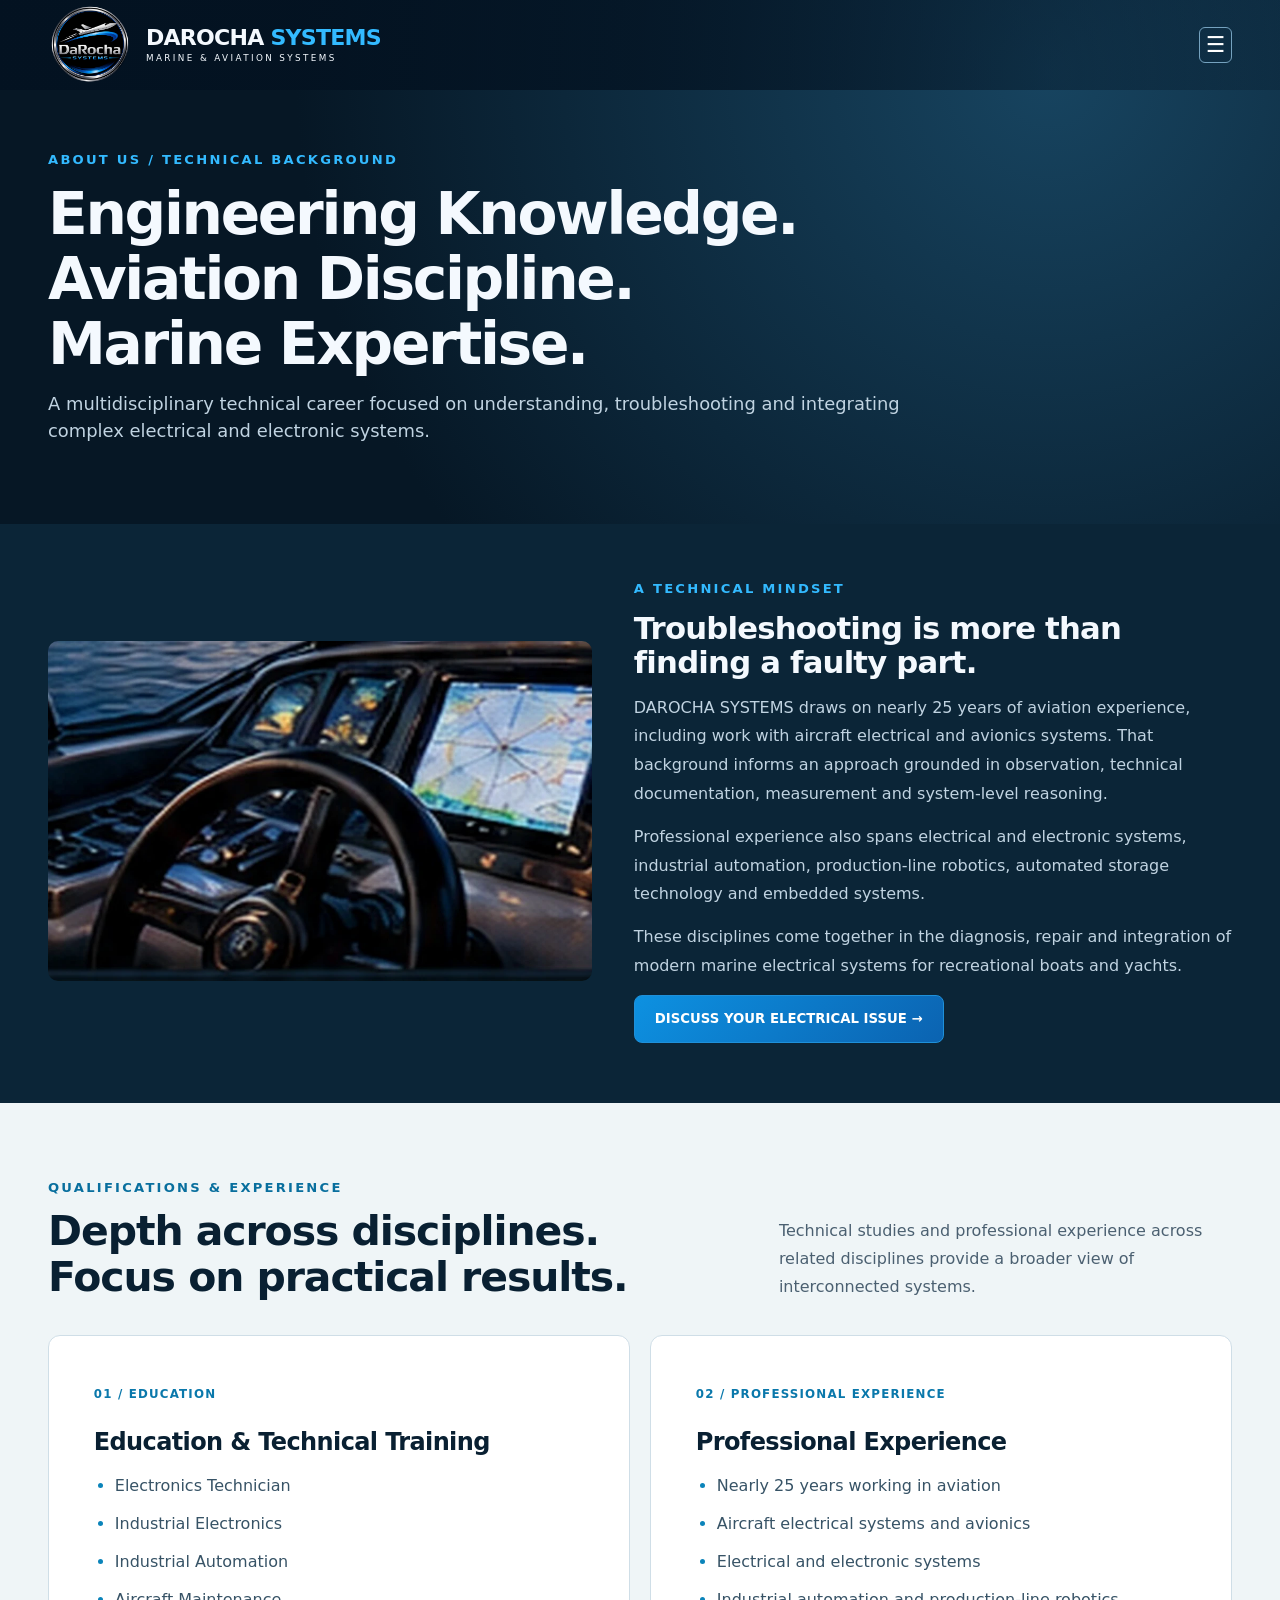
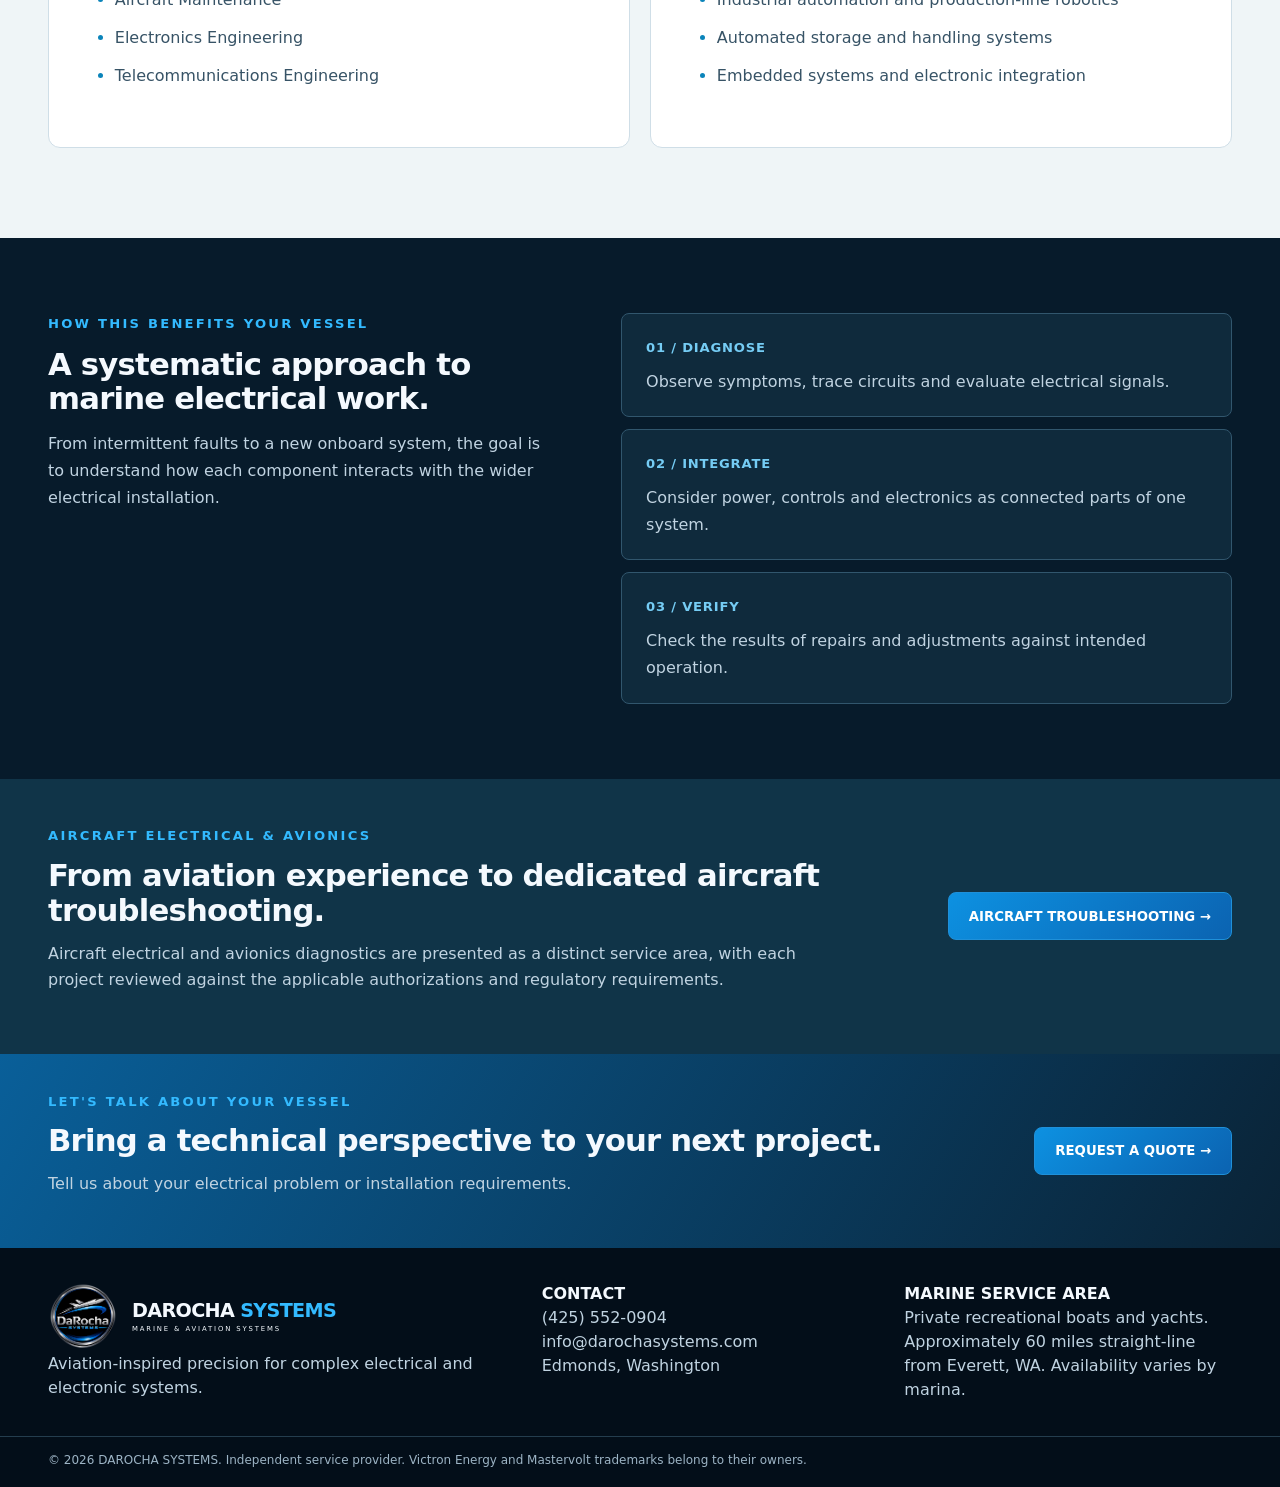
==== commit 646b6d56: "feat: adicionar Aircraft Electrical & Avionics Troubleshooting ao site" ====
--- a/about.html
+++ b/about.html
@@ -3,23 +3,24 @@
   <head>
     <meta charset="utf-8">
     <meta name="viewport" content="width=device-width, initial-scale=1">
-    <meta name="darocha-preview-build" content="engineering-landing-20261106-a">
+    <meta name="darocha-preview-build" content="aircraft-troubleshooting-20261106-a">
     <meta name="theme-color" content="#061725">
     <meta name="description" content="Explore DAROCHA SYSTEMS experience in troubleshooting, aviation maintenance, avionics, electronics, industrial automation and embedded systems.">
     <title>About Us | DAROCHA SYSTEMS</title>
     <link rel="icon" type="image/webp" href="assets/logo-hd20261025.webp">
-    <link rel="stylesheet" href="assets/styles.css?build=engineering-landing-20261106-a">
+    <link rel="stylesheet" href="assets/styles.css?build=aircraft-troubleshooting-20261106-a">
   </head>
   <body class="about-background-page">
     <!-- Cabeçalho e navegação -->
     <header class="header">
       <div class="shell nav">
-        <a class="identity" href="index.html" aria-label="DAROCHA SYSTEMS home"><img src="assets/logo-hd20261025.webp" alt="DAROCHA SYSTEMS official emblem"><span class="brand"><strong>DAROCHA <em>SYSTEMS</em></strong><small>MARINE ELECTRICAL SOLUTIONS</small></span></a>
+        <a class="identity" href="index.html" aria-label="DAROCHA SYSTEMS home"><img src="assets/logo-hd20261025.webp" alt="DAROCHA SYSTEMS official emblem"><span class="brand"><strong>DAROCHA <em>SYSTEMS</em></strong><small>MARINE &amp; AVIATION SYSTEMS</small></span></a>
         <button class="menu" type="button" aria-expanded="false" aria-controls="site-nav" aria-label="Toggle menu">☰</button>
         <nav id="site-nav" class="links">
           <a  href="index.html">Home</a>
           <a  href="services.html">Services</a>
           <a  href="power-systems.html">Power Systems</a>
+          <a href="aircraft-troubleshooting.html">Aircraft</a>
           <a class="active" href="about.html">About Us</a>
           <a  href="projects.html">Projects</a>
           <a  href="contact.html">Contact</a>
@@ -99,6 +100,17 @@
         </div>
       </section>
 
+
+      <!-- Aircraft troubleshooting como serviço específico -->
+      <section class="about-aviation-link shell">
+        <div>
+          <p class="eyebrow">AIRCRAFT ELECTRICAL &amp; AVIONICS</p>
+          <h2>From aviation experience to dedicated aircraft troubleshooting.</h2>
+          <p>Aircraft electrical and avionics diagnostics are presented as a distinct service area, with each project reviewed against the applicable authorizations and regulatory requirements.</p>
+        </div>
+        <a class="btn" href="aircraft-troubleshooting.html">AIRCRAFT TROUBLESHOOTING →</a>
+      </section>
+
       <!-- Contacto -->
       <section class="cta shell">
         <div><p class="eyebrow">LET'S TALK ABOUT YOUR VESSEL</p><h2>Bring a technical perspective to your next project.</h2><p>Tell us about your electrical problem or installation requirements.</p></div>
@@ -110,15 +122,15 @@
     <footer class="footer">
       <div class="shell foot-cols">
         <div>
-          <a class="identity" href="index.html"><img src="assets/logo-hd20261025.webp" alt="DAROCHA SYSTEMS emblem"><span class="brand"><strong>DAROCHA <em>SYSTEMS</em></strong><small>MARINE ELECTRICAL SOLUTIONS</small></span></a>
-          <p>Aviation-inspired precision for reliable onboard electrical systems.</p>
+          <a class="identity" href="index.html"><img src="assets/logo-hd20261025.webp" alt="DAROCHA SYSTEMS emblem"><span class="brand"><strong>DAROCHA <em>SYSTEMS</em></strong><small>MARINE &amp; AVIATION SYSTEMS</small></span></a>
+          <p>Aviation-inspired precision for complex electrical and electronic systems.</p>
         </div>
         <div>
           <strong>CONTACT</strong>
           <p><a href="tel:+14255520904">(425) 552-0904</a><br><a href="mailto:info@darochasystems.com">info@darochasystems.com</a><br>Edmonds, Washington</p>
         </div>
         <div>
-          <strong>SERVICE AREA</strong>
+          <strong>MARINE SERVICE AREA</strong>
           <p>Private recreational boats and yachts. Approximately 60 miles straight-line from Everett, WA. Availability varies by marina.</p>
         </div>
       </div>
--- a/assets/styles.css
+++ b/assets/styles.css
@@ -1543,3 +1543,416 @@
     transition: none;
   }
 }
+
+/* Aircraft Troubleshooting: atividade distinta dos serviços marítimos */
+.aviation-feature {
+  display: grid;
+  grid-template-columns: minmax(0, 1.08fr) minmax(0, .92fr);
+  align-items: center;
+  gap: clamp(30px, 5vw, 80px);
+  padding-top: clamp(62px, 7vw, 105px);
+  padding-bottom: clamp(62px, 7vw, 105px);
+  background: linear-gradient(125deg, #102f45, #081c2b 68%);
+  border-top: 1px solid #285471;
+}
+
+.aviation-feature-copy h2 {
+  max-width: 780px;
+  font-size: clamp(2rem, 3.2vw, 3.25rem);
+}
+
+.aviation-feature-copy > p:not(.eyebrow) {
+  max-width: 700px;
+  line-height: 1.75;
+}
+
+.aviation-tags {
+  display: flex;
+  flex-wrap: wrap;
+  gap: 10px;
+  margin: 26px 0;
+}
+
+.aviation-tags span {
+  padding: 9px 13px;
+  border: 1px solid #41738e;
+  border-radius: 4px;
+  background: rgba(38, 110, 151, .18);
+  color: #d7effc;
+  font-size: .75rem;
+  font-weight: 700;
+  letter-spacing: .03em;
+}
+
+.aviation-feature-copy .aviation-feature-note {
+  max-width: 550px;
+  margin: 17px 0 0;
+  font-size: .76rem;
+  color: #bad2e0;
+}
+
+.aviation-diagram,
+.aircraft-signal-board {
+  position: relative;
+  padding: clamp(24px, 4vw, 48px);
+  border: 1px solid #3e718d;
+  border-radius: 12px;
+  background:
+    linear-gradient(90deg, rgba(51, 186, 255, .055) 1px, transparent 1px),
+    linear-gradient(rgba(51, 186, 255, .055) 1px, transparent 1px),
+    #071a2b;
+  background-size: 28px 28px;
+  box-shadow: 0 20px 50px rgba(0, 0, 0, .18);
+}
+
+.diagram-overline,
+.signal-board-label {
+  display: block;
+  margin-bottom: 22px;
+  color: #71cfff;
+  font-size: .73rem;
+  font-weight: 800;
+  letter-spacing: .11em;
+}
+
+.diagram-line,
+.signal-track {
+  display: flex;
+  align-items: flex-start;
+  gap: 21px;
+  padding: 19px 0;
+  border-top: 1px solid #345a70;
+}
+
+.diagram-line > span,
+.signal-track > span {
+  color: #73d2fb;
+  font-weight: 800;
+  font-size: 1.05rem;
+}
+
+.diagram-line strong,
+.signal-track strong {
+  display: block;
+  color: #f2f9ff;
+  font-size: 1rem;
+}
+
+.diagram-line small,
+.signal-track small {
+  display: block;
+  margin-top: 6px;
+  color: #b8d0e0;
+  line-height: 1.45;
+}
+
+.diagram-footer,
+.signal-board-footer {
+  display: block;
+  margin-top: 22px;
+  color: #8bb5cb;
+  font-size: .66rem;
+  letter-spacing: .15em;
+}
+
+/* Página dedicada a Aircraft Electrical & Avionics Troubleshooting */
+.aircraft-hero {
+  display: grid;
+  grid-template-columns: minmax(0, 1.15fr) minmax(0, .85fr);
+  align-items: center;
+  gap: clamp(36px, 5vw, 95px);
+  padding-top: clamp(175px, 15vw, 230px);
+  padding-bottom: clamp(80px, 8vw, 120px);
+  background: radial-gradient(circle at 82% 12%, #173d58 0, #071c2d 57%, #051320 100%);
+}
+
+.aircraft-hero h1 {
+  max-width: 850px;
+  font-size: clamp(2.6rem, 4.5vw, 5.1rem);
+}
+
+.aircraft-hero .intro {
+  max-width: 760px;
+  margin-top: 24px;
+  line-height: 1.7;
+}
+
+.aircraft-hero .actions {
+  margin-top: 30px;
+}
+
+.aircraft-hero-caveat {
+  max-width: 630px;
+  margin-top: 20px;
+  font-size: .81rem;
+  line-height: 1.6;
+}
+
+.aircraft-signal-board {
+  display: block;
+}
+
+.signal-track {
+  display: grid;
+  grid-template-columns: 35px 1fr;
+  gap: 0 14px;
+}
+
+.signal-track > span {
+  grid-row: span 2;
+}
+
+.signal-track small {
+  grid-column: 2;
+}
+
+.aircraft-capabilities {
+  padding-top: clamp(68px, 7vw, 105px);
+  padding-bottom: clamp(68px, 7vw, 105px);
+  background: #eef4f7;
+  color: #092032;
+}
+
+.aircraft-capabilities .eyebrow {
+  color: #096f9e;
+}
+
+.aircraft-capabilities .section-intro > p {
+  color: #506777;
+}
+
+.aircraft-capability-grid {
+  display: grid;
+  grid-template-columns: repeat(2, minmax(0, 1fr));
+  gap: 17px;
+}
+
+.aircraft-capability-grid article {
+  padding: clamp(26px, 3vw, 40px);
+  border: 1px solid #cfdee7;
+  border-radius: 11px;
+  background: #fff;
+}
+
+.aircraft-capability-grid .technology-index {
+  margin-bottom: 18px;
+  color: #096b9c;
+}
+
+.aircraft-capability-grid h3 {
+  margin-bottom: 12px;
+  font-size: 1.3rem;
+}
+
+.aircraft-capability-grid p {
+  margin: 0;
+  color: #4e6879;
+  line-height: 1.75;
+}
+
+.aircraft-experience {
+  display: grid;
+  grid-template-columns: 1.08fr .92fr;
+  gap: clamp(40px, 5vw, 90px);
+  padding-top: clamp(65px, 7vw, 100px);
+  padding-bottom: clamp(65px, 7vw, 100px);
+  background: #091f30;
+}
+
+.aircraft-experience h2 {
+  max-width: 690px;
+  font-size: clamp(2rem, 3vw, 3.1rem);
+}
+
+.aircraft-experience p {
+  max-width: 700px;
+  line-height: 1.75;
+}
+
+.aircraft-method {
+  margin: 0;
+  padding: 0;
+  list-style: none;
+}
+
+.aircraft-method li {
+  display: grid;
+  grid-template-columns: 44px 1fr;
+  gap: 13px;
+  padding: 22px 0;
+  border-top: 1px solid #36586c;
+}
+
+.aircraft-method li > span {
+  color: #75cfff;
+  font-weight: 800;
+}
+
+.aircraft-method strong {
+  font-size: 1.02rem;
+}
+
+.aircraft-method p {
+  margin: 7px 0 0;
+  font-size: .91rem;
+}
+
+.aircraft-compliance {
+  display: grid;
+  grid-template-columns: minmax(0, .95fr) minmax(0, 1.05fr);
+  gap: clamp(30px, 5vw, 80px);
+  padding-top: 60px;
+  padding-bottom: 60px;
+  background: #0c2a3e;
+  border-top: 1px solid #3d667b;
+}
+
+.aircraft-compliance p {
+  line-height: 1.72;
+}
+
+.aircraft-compliance h2 {
+  max-width: 520px;
+}
+
+.aircraft-regulatory-link {
+  font-size: .83rem;
+}
+
+.aircraft-regulatory-link a {
+  color: #8ddcff;
+  text-decoration: underline;
+  text-underline-offset: 3px;
+}
+
+/* Ligação à vertente aeronáutica na página About Us */
+.about-aviation-link {
+  display: flex;
+  align-items: center;
+  justify-content: space-between;
+  gap: 32px;
+  padding-top: 46px;
+  padding-bottom: 46px;
+  background: #103448;
+}
+
+.about-aviation-link > div {
+  max-width: 850px;
+}
+
+.about-aviation-link p {
+  max-width: 770px;
+  line-height: 1.65;
+}
+
+/* Legibilidade da navegação com a nova página */
+.nav .links {
+  gap: clamp(8px, 1vw, 17px);
+}
+
+@media (max-width: 1280px) {
+  .header {
+    height: 90px;
+  }
+
+  .menu {
+    display: block;
+  }
+
+  .links {
+    display: none;
+    position: absolute;
+    top: 90px;
+    right: var(--edge);
+    left: var(--edge);
+    padding: 16px;
+    background: #062037;
+    border: 1px solid #28506b;
+    border-radius: 10px;
+    flex-direction: column;
+    align-items: stretch;
+    z-index: 25;
+  }
+
+  .links.open {
+    display: flex;
+  }
+
+  .links .nav-cta {
+    margin: 0;
+  }
+
+  .landing-page .hero {
+    padding-top: 90px;
+  }
+
+  .landing-page .hero::before {
+    inset: 90px 0 0;
+  }
+}
+
+@media (max-width: 920px) {
+  .aviation-feature,
+  .aircraft-hero,
+  .aircraft-experience,
+  .aircraft-compliance {
+    grid-template-columns: 1fr;
+  }
+
+  .aircraft-hero {
+    padding-top: 155px;
+  }
+
+  .aviation-diagram,
+  .aircraft-signal-board {
+    max-width: 760px;
+  }
+}
+
+@media (max-width: 720px) {
+  .header {
+    height: 78px;
+  }
+
+  .links {
+    top: 78px;
+  }
+
+  .landing-page .hero {
+    padding-top: 78px;
+  }
+
+  .landing-page .hero::before {
+    inset: 78px 0 0;
+  }
+
+  .aviation-feature {
+    padding-top: 55px;
+    padding-bottom: 55px;
+  }
+
+  .aircraft-hero {
+    padding-top: 130px;
+    padding-bottom: 65px;
+  }
+
+  .aircraft-hero .actions {
+    display: flex;
+    flex-wrap: wrap;
+  }
+
+  .aircraft-capability-grid {
+    grid-template-columns: 1fr;
+  }
+
+  .about-aviation-link {
+    flex-direction: column;
+    align-items: flex-start;
+  }
+}
+
+@media (prefers-reduced-motion: reduce) {
+  .aviation-feature .btn {
+    transition: none;
+  }
+}
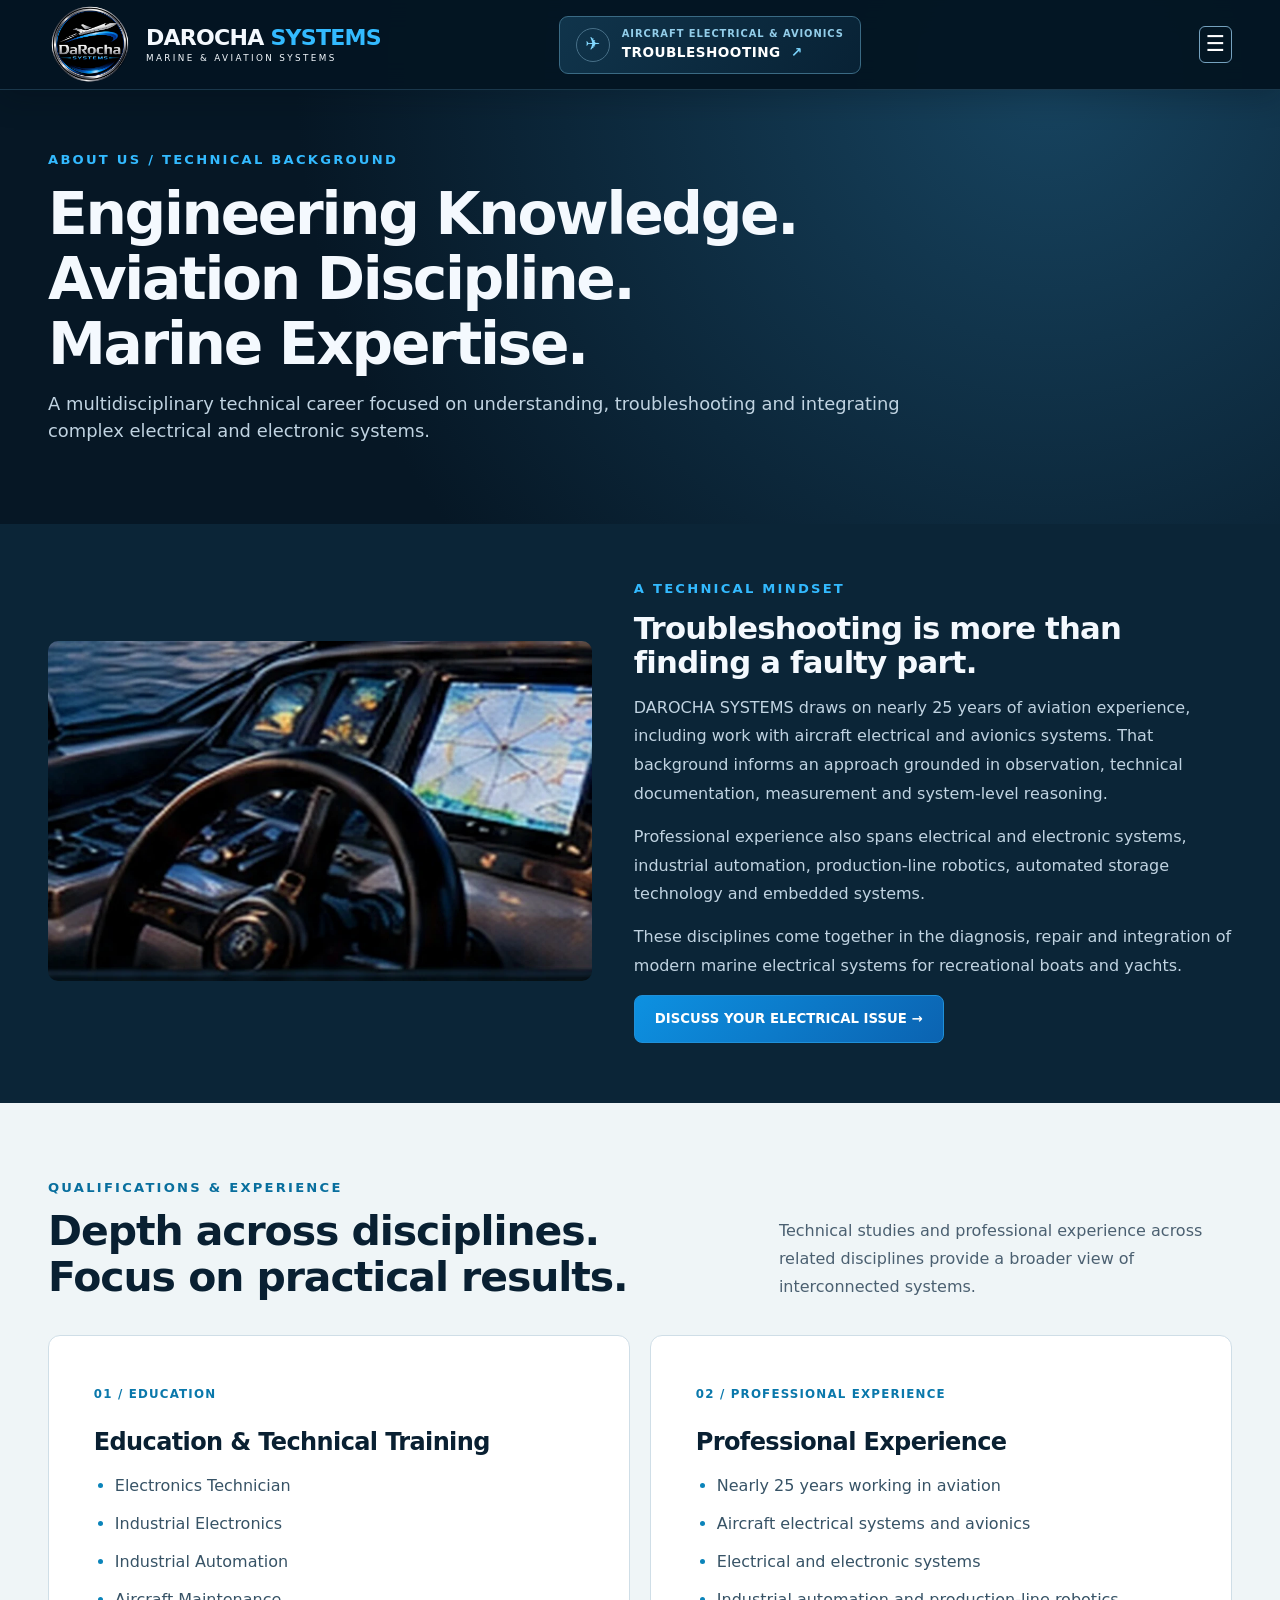
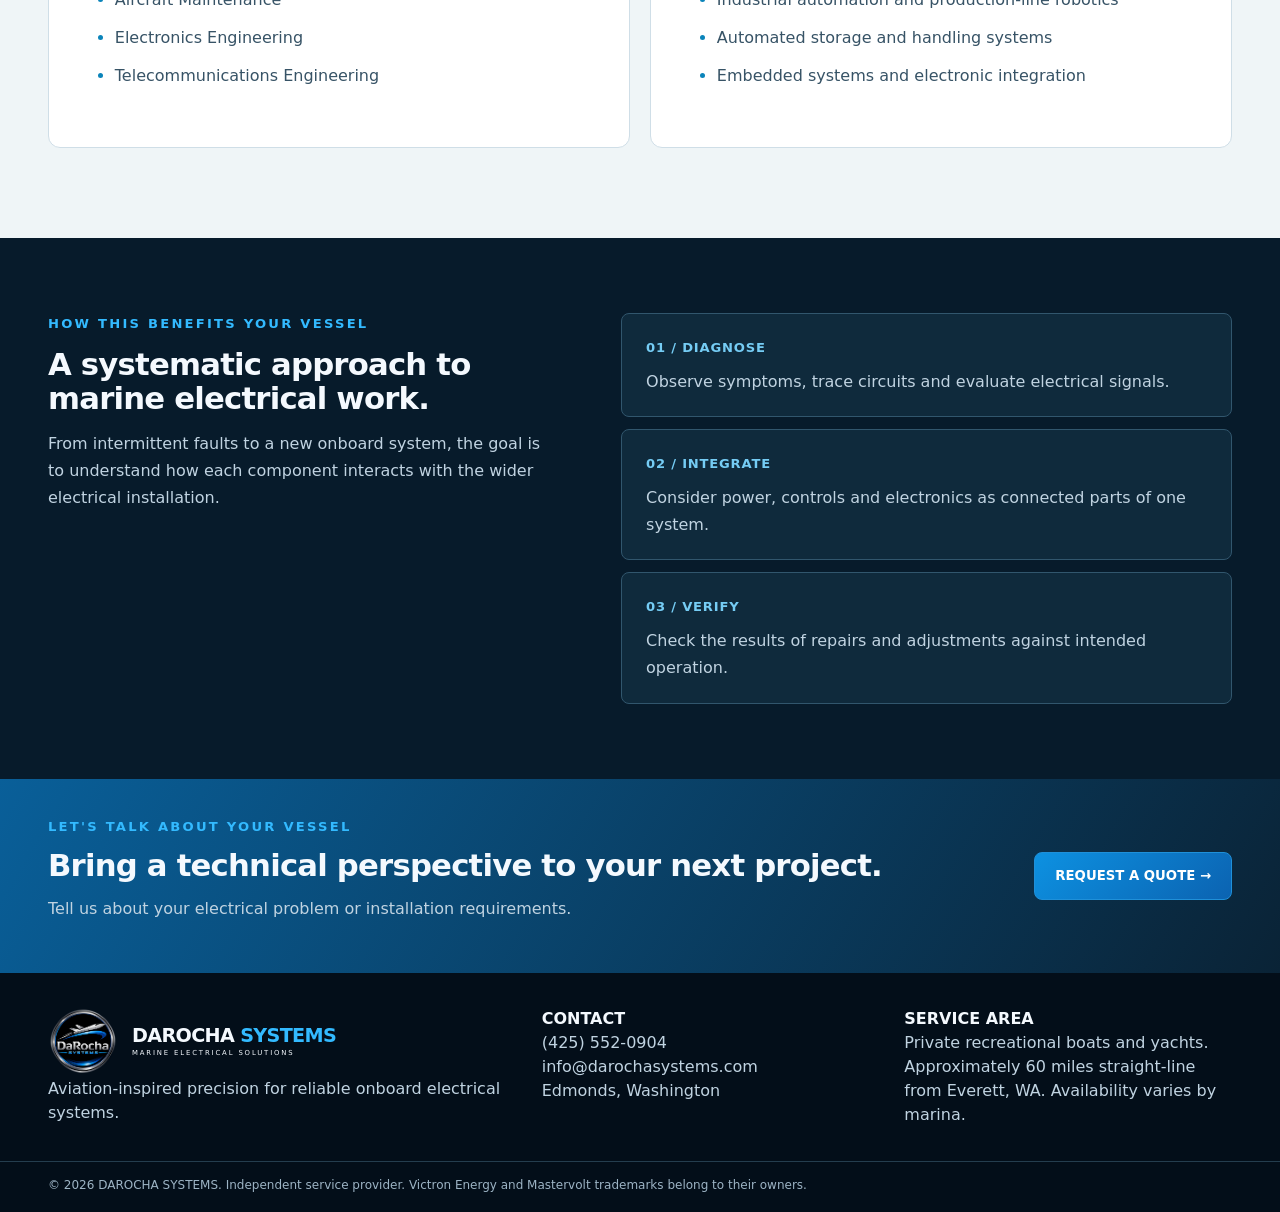
==== commit dd9e5d5b: "feat: restaurar home marítima e adicionar cabeçalho fixo com acesso aeronáutico" ====
--- a/about.html
+++ b/about.html
@@ -3,27 +3,38 @@
   <head>
     <meta charset="utf-8">
     <meta name="viewport" content="width=device-width, initial-scale=1">
-    <meta name="darocha-preview-build" content="aircraft-troubleshooting-20261106-a">
+    <meta name="darocha-preview-build" content="fixed-header-aircraft-20261106-b">
     <meta name="theme-color" content="#061725">
     <meta name="description" content="Explore DAROCHA SYSTEMS experience in troubleshooting, aviation maintenance, avionics, electronics, industrial automation and embedded systems.">
     <title>About Us | DAROCHA SYSTEMS</title>
     <link rel="icon" type="image/webp" href="assets/logo-hd20261025.webp">
-    <link rel="stylesheet" href="assets/styles.css?build=aircraft-troubleshooting-20261106-a">
+    <link rel="stylesheet" href="assets/styles.css?build=fixed-header-aircraft-20261106-b">
   </head>
   <body class="about-background-page">
     <!-- Cabeçalho e navegação -->
-    <header class="header">
+        <header class="header">
       <div class="shell nav">
-        <a class="identity" href="index.html" aria-label="DAROCHA SYSTEMS home"><img src="assets/logo-hd20261025.webp" alt="DAROCHA SYSTEMS official emblem"><span class="brand"><strong>DAROCHA <em>SYSTEMS</em></strong><small>MARINE &amp; AVIATION SYSTEMS</small></span></a>
-        <button class="menu" type="button" aria-expanded="false" aria-controls="site-nav" aria-label="Toggle menu">☰</button>
-        <nav id="site-nav" class="links">
-          <a  href="index.html">Home</a>
-          <a  href="services.html">Services</a>
-          <a  href="power-systems.html">Power Systems</a>
-          <a href="aircraft-troubleshooting.html">Aircraft</a>
-          <a class="active" href="about.html">About Us</a>
-          <a  href="projects.html">Projects</a>
-          <a  href="contact.html">Contact</a>
+        <a class="identity" href="index.html" aria-label="DAROCHA SYSTEMS home">
+          <img src="assets/logo-hd20261025.webp" alt="DAROCHA SYSTEMS official emblem">
+          <span class="brand"><strong>DAROCHA <em>SYSTEMS</em></strong><small>MARINE &amp; AVIATION SYSTEMS</small></span>
+        </a>
+        <!-- Acesso à landing page aeronáutica sem duplicar o logótipo -->
+        <a class="aviation-entry" href="aircraft-troubleshooting.html" aria-label="Aircraft Electrical and Avionics Troubleshooting">
+          <span class="aviation-entry-icon" aria-hidden="true">✈</span>
+          <span class="aviation-entry-copy">
+            <small>AIRCRAFT ELECTRICAL &amp; AVIONICS</small>
+            <strong>TROUBLESHOOTING <span aria-hidden="true">↗</span></strong>
+          </span>
+        </a>
+        <button class="menu" type="button" aria-expanded="false" aria-controls="site-nav" aria-label="Toggle navigation menu">☰</button>
+        <nav id="site-nav" class="links" aria-label="Primary navigation">
+          <a href="index.html">Home</a>
+          <a href="services.html">Services</a>
+          <a href="power-systems.html">Power Systems</a>
+          <a class="active" href="about.html" aria-current="page">About Us</a>
+          <a href="projects.html">Projects</a>
+          <a href="contact.html">Contact</a>
+          <a class="aircraft-menu-link" href="aircraft-troubleshooting.html">Aircraft Troubleshooting</a>
           <a class="btn nav-cta" href="contact.html#quote">✉ &nbsp; REQUEST A QUOTE</a>
         </nav>
       </div>
@@ -100,17 +111,6 @@
         </div>
       </section>
 
-
-      <!-- Aircraft troubleshooting como serviço específico -->
-      <section class="about-aviation-link shell">
-        <div>
-          <p class="eyebrow">AIRCRAFT ELECTRICAL &amp; AVIONICS</p>
-          <h2>From aviation experience to dedicated aircraft troubleshooting.</h2>
-          <p>Aircraft electrical and avionics diagnostics are presented as a distinct service area, with each project reviewed against the applicable authorizations and regulatory requirements.</p>
-        </div>
-        <a class="btn" href="aircraft-troubleshooting.html">AIRCRAFT TROUBLESHOOTING →</a>
-      </section>
-
       <!-- Contacto -->
       <section class="cta shell">
         <div><p class="eyebrow">LET'S TALK ABOUT YOUR VESSEL</p><h2>Bring a technical perspective to your next project.</h2><p>Tell us about your electrical problem or installation requirements.</p></div>
@@ -122,15 +122,15 @@
     <footer class="footer">
       <div class="shell foot-cols">
         <div>
-          <a class="identity" href="index.html"><img src="assets/logo-hd20261025.webp" alt="DAROCHA SYSTEMS emblem"><span class="brand"><strong>DAROCHA <em>SYSTEMS</em></strong><small>MARINE &amp; AVIATION SYSTEMS</small></span></a>
-          <p>Aviation-inspired precision for complex electrical and electronic systems.</p>
+          <a class="identity" href="index.html"><img src="assets/logo-hd20261025.webp" alt="DAROCHA SYSTEMS emblem"><span class="brand"><strong>DAROCHA <em>SYSTEMS</em></strong><small>MARINE ELECTRICAL SOLUTIONS</small></span></a>
+          <p>Aviation-inspired precision for reliable onboard electrical systems.</p>
         </div>
         <div>
           <strong>CONTACT</strong>
           <p><a href="tel:+14255520904">(425) 552-0904</a><br><a href="mailto:info@darochasystems.com">info@darochasystems.com</a><br>Edmonds, Washington</p>
         </div>
         <div>
-          <strong>MARINE SERVICE AREA</strong>
+          <strong>SERVICE AREA</strong>
           <p>Private recreational boats and yachts. Approximately 60 miles straight-line from Everett, WA. Availability varies by marina.</p>
         </div>
       </div>
--- a/assets/styles.css
+++ b/assets/styles.css
@@ -658,6 +658,7 @@
 }
 
 /* Landing page: sistema visual premium orientado à engenharia */
+
 :root {
   --surface-technical: #0a2234;
   --surface-border: #315268;
@@ -806,6 +807,7 @@
 }
 
 /* Elementos partilhados pelas secções modernas */
+
 .section-intro {
   display: grid;
   grid-template-columns: minmax(0, 1.2fr) minmax(250px, .8fr);
@@ -850,6 +852,7 @@
 }
 
 /* Troubleshooting como principal diferencial */
+
 .diagnostics-section {
   display: grid;
   grid-template-columns: minmax(0, 1.08fr) minmax(0, .92fr);
@@ -908,6 +911,7 @@
 }
 
 /* Cartões de serviços */
+
 .services-section {
   padding-top: clamp(62px, 7vw, 105px);
   padding-bottom: clamp(62px, 7vw, 105px);
@@ -915,15 +919,11 @@
   color: var(--text-dark);
 }
 
-.services-section .eyebrow,
-.expertise-section .eyebrow,
-.power-technology-page .manufacturer-page .eyebrow {
+.services-section .eyebrow, .expertise-section .eyebrow, .power-technology-page .manufacturer-page .eyebrow {
   color: #096f9e;
 }
 
-.services-section p,
-.expertise-section p,
-.power-technology-page .manufacturer-page p {
+.services-section p, .expertise-section p, .power-technology-page .manufacturer-page p {
   color: #4b6071;
 }
 
@@ -1024,6 +1024,7 @@
 }
 
 /* Equipamentos de alta tecnologia */
+
 .technology-section {
   padding-top: clamp(64px, 7vw, 106px);
   padding-bottom: clamp(64px, 7vw, 106px);
@@ -1124,6 +1125,7 @@
 }
 
 /* Experiência e formação na página inicial */
+
 .expertise-section {
   display: grid;
   grid-template-columns: minmax(0, 1.02fr) minmax(0, .98fr);
@@ -1187,6 +1189,7 @@
 }
 
 /* Diferenciais e filosofia de trabalho */
+
 .principles-section {
   padding-top: clamp(58px, 7vw, 92px);
   padding-bottom: clamp(58px, 7vw, 92px);
@@ -1227,8 +1230,8 @@
 }
 
 /* About Us: percurso, formação e metodologia */
-.about-subhead,
-.systems-subhead {
+
+.about-subhead, .systems-subhead {
   background: radial-gradient(circle at 82% 14%, #174460, #061725 66%);
 }
 
@@ -1341,6 +1344,7 @@
 }
 
 /* Power Systems: categorias, troubleshooting e equipamento real */
+
 .power-technology-page .technology-section--inner {
   background: #0b2638;
 }
@@ -1404,12 +1408,12 @@
   text-align: left;
 }
 
-.power-technology-page .manufacturer-copy .manufacturer-disclaimer,
-.power-technology-page .manufacturer-copy .manufacturer-photo-note {
+.power-technology-page .manufacturer-copy .manufacturer-disclaimer, .power-technology-page .manufacturer-copy .manufacturer-photo-note {
   color: #526c7d;
 }
 
 /* Responsividade da nova landing page e páginas técnicas */
+
 @media (max-width: 1120px) {
   .landing-page .hero {
     padding-top: 90px;
@@ -1446,11 +1450,7 @@
   .technology-grid {
     grid-template-columns: repeat(2, minmax(0, 1fr));
   }
-  .diagnostics-section,
-  .expertise-section,
-  .technology-footer,
-  .method-section,
-  .systems-diagnostics {
+  .diagnostics-section, .expertise-section, .technology-footer, .method-section, .systems-diagnostics {
     grid-template-columns: 1fr;
   }
   .expertise-panel {
@@ -1493,12 +1493,7 @@
   .landing-page .proof-item > b {
     font-size: 1.3rem;
   }
-  .section-intro,
-  .background-grid,
-  .service-grid,
-  .technology-grid,
-  .principles-grid,
-  .equipment-examples {
+  .section-intro, .background-grid, .service-grid, .technology-grid, .principles-grid, .equipment-examples {
     grid-template-columns: 1fr;
   }
   .service-tile--featured {
@@ -1528,8 +1523,7 @@
   .about-intro img {
     max-height: none;
   }
-  .background-section,
-  .method-section {
+  .background-section, .method-section {
     padding-top: 52px;
     padding-bottom: 52px;
   }
@@ -1545,67 +1539,19 @@
 }
 
 /* Aircraft Troubleshooting: atividade distinta dos serviços marítimos */
-.aviation-feature {
-  display: grid;
-  grid-template-columns: minmax(0, 1.08fr) minmax(0, .92fr);
-  align-items: center;
-  gap: clamp(30px, 5vw, 80px);
-  padding-top: clamp(62px, 7vw, 105px);
-  padding-bottom: clamp(62px, 7vw, 105px);
-  background: linear-gradient(125deg, #102f45, #081c2b 68%);
-  border-top: 1px solid #285471;
-}
-
-.aviation-feature-copy h2 {
-  max-width: 780px;
-  font-size: clamp(2rem, 3.2vw, 3.25rem);
-}
-
-.aviation-feature-copy > p:not(.eyebrow) {
-  max-width: 700px;
-  line-height: 1.75;
-}
-
-.aviation-tags {
-  display: flex;
-  flex-wrap: wrap;
-  gap: 10px;
-  margin: 26px 0;
-}
-
-.aviation-tags span {
-  padding: 9px 13px;
-  border: 1px solid #41738e;
-  border-radius: 4px;
-  background: rgba(38, 110, 151, .18);
-  color: #d7effc;
-  font-size: .75rem;
-  font-weight: 700;
-  letter-spacing: .03em;
-}
-
-.aviation-feature-copy .aviation-feature-note {
-  max-width: 550px;
-  margin: 17px 0 0;
-  font-size: .76rem;
-  color: #bad2e0;
-}
-
-.aviation-diagram,
+
 .aircraft-signal-board {
   position: relative;
   padding: clamp(24px, 4vw, 48px);
   border: 1px solid #3e718d;
   border-radius: 12px;
-  background:
-    linear-gradient(90deg, rgba(51, 186, 255, .055) 1px, transparent 1px),
+  background: linear-gradient(90deg, rgba(51, 186, 255, .055) 1px, transparent 1px),
     linear-gradient(rgba(51, 186, 255, .055) 1px, transparent 1px),
     #071a2b;
   background-size: 28px 28px;
   box-shadow: 0 20px 50px rgba(0, 0, 0, .18);
 }
 
-.diagram-overline,
 .signal-board-label {
   display: block;
   margin-bottom: 22px;
@@ -1615,7 +1561,6 @@
   letter-spacing: .11em;
 }
 
-.diagram-line,
 .signal-track {
   display: flex;
   align-items: flex-start;
@@ -1624,21 +1569,18 @@
   border-top: 1px solid #345a70;
 }
 
-.diagram-line > span,
 .signal-track > span {
   color: #73d2fb;
   font-weight: 800;
   font-size: 1.05rem;
 }
 
-.diagram-line strong,
 .signal-track strong {
   display: block;
   color: #f2f9ff;
   font-size: 1rem;
 }
 
-.diagram-line small,
 .signal-track small {
   display: block;
   margin-top: 6px;
@@ -1646,7 +1588,6 @@
   line-height: 1.45;
 }
 
-.diagram-footer,
 .signal-board-footer {
   display: block;
   margin-top: 22px;
@@ -1656,6 +1597,7 @@
 }
 
 /* Página dedicada a Aircraft Electrical & Avionics Troubleshooting */
+
 .aircraft-hero {
   display: grid;
   grid-template-columns: minmax(0, 1.15fr) minmax(0, .85fr);
@@ -1826,26 +1768,9 @@
 }
 
 /* Ligação à vertente aeronáutica na página About Us */
-.about-aviation-link {
-  display: flex;
-  align-items: center;
-  justify-content: space-between;
-  gap: 32px;
-  padding-top: 46px;
-  padding-bottom: 46px;
-  background: #103448;
-}
-
-.about-aviation-link > div {
-  max-width: 850px;
-}
-
-.about-aviation-link p {
-  max-width: 770px;
-  line-height: 1.65;
-}
 
 /* Legibilidade da navegação com a nova página */
+
 .nav .links {
   gap: clamp(8px, 1vw, 17px);
 }
@@ -1854,11 +1779,9 @@
   .header {
     height: 90px;
   }
-
   .menu {
     display: block;
   }
-
   .links {
     display: none;
     position: absolute;
@@ -1873,37 +1796,27 @@
     align-items: stretch;
     z-index: 25;
   }
-
   .links.open {
     display: flex;
   }
-
   .links .nav-cta {
     margin: 0;
   }
-
   .landing-page .hero {
     padding-top: 90px;
   }
-
   .landing-page .hero::before {
     inset: 90px 0 0;
   }
 }
 
 @media (max-width: 920px) {
-  .aviation-feature,
-  .aircraft-hero,
-  .aircraft-experience,
-  .aircraft-compliance {
+  .aircraft-hero, .aircraft-experience, .aircraft-compliance {
     grid-template-columns: 1fr;
   }
-
   .aircraft-hero {
     padding-top: 155px;
   }
-
-  .aviation-diagram,
   .aircraft-signal-board {
     max-width: 760px;
   }
@@ -1913,46 +1826,223 @@
   .header {
     height: 78px;
   }
-
   .links {
     top: 78px;
   }
-
   .landing-page .hero {
     padding-top: 78px;
   }
-
   .landing-page .hero::before {
     inset: 78px 0 0;
   }
-
-  .aviation-feature {
-    padding-top: 55px;
-    padding-bottom: 55px;
-  }
-
   .aircraft-hero {
     padding-top: 130px;
     padding-bottom: 65px;
   }
-
   .aircraft-hero .actions {
     display: flex;
     flex-wrap: wrap;
   }
-
   .aircraft-capability-grid {
     grid-template-columns: 1fr;
   }
-
-  .about-aviation-link {
+}
+
+/* Cabeçalho fixo com ligação exclusiva para a landing page aeronáutica */
+:root {
+  --site-header-height: 108px;
+}
+
+html {
+  scroll-padding-top: calc(var(--site-header-height) + 18px);
+}
+
+.header {
+  position: fixed;
+  inset: 0 0 auto 0;
+  z-index: 100;
+  width: 100%;
+  height: var(--site-header-height);
+  background: rgba(4, 21, 35, .97);
+  border-bottom: 1px solid rgba(87, 148, 181, .28);
+  box-shadow: 0 8px 28px rgba(1, 12, 21, .25);
+  -webkit-backdrop-filter: blur(14px);
+  backdrop-filter: blur(14px);
+}
+
+.nav {
+  gap: clamp(12px, 1.4vw, 28px);
+}
+
+.nav .identity {
+  flex: 0 0 auto;
+}
+
+.nav .links {
+  flex: 0 0 auto;
+  gap: clamp(9px, .9vw, 17px);
+  font-size: .8rem;
+}
+
+.aviation-entry {
+  display: inline-flex;
+  flex: 0 0 auto;
+  align-items: center;
+  gap: 12px;
+  margin: 0 auto;
+  padding: 11px 16px;
+  border: 1px solid #3a6a84;
+  border-radius: 9px;
+  background: linear-gradient(125deg, #10344b, #082235);
+  color: #eaf8ff;
+  white-space: nowrap;
+  transition: border-color .18s ease, background-color .18s ease;
+}
+
+.aviation-entry:hover,
+.aviation-entry[aria-current="page"] {
+  border-color: #75d3fb;
+  background: #153e56;
+}
+
+.aviation-entry-icon {
+  display: inline-flex;
+  justify-content: center;
+  align-items: center;
+  width: 34px;
+  height: 34px;
+  border: 1px solid #476f87;
+  border-radius: 50%;
+  color: #83d9ff;
+  font-size: 1.12rem;
+}
+
+.aviation-entry-copy {
+  display: flex;
+  flex-direction: column;
+  gap: 4px;
+  line-height: 1.2;
+}
+
+.aviation-entry-copy small {
+  color: #92cde9;
+  font-size: .62rem;
+  font-weight: 700;
+  letter-spacing: .095em;
+}
+
+.aviation-entry-copy strong {
+  color: #fff;
+  font-size: .85rem;
+  font-weight: 800;
+  letter-spacing: .035em;
+}
+
+.aviation-entry-copy strong span {
+  margin-left: 5px;
+  color: #7bd4fc;
+}
+
+.links .aircraft-menu-link {
+  display: none;
+}
+
+/* Em ecrãs intermédios, a navegação fica recolhida mas o acesso aeronáutico mantém-se ao centro */
+@media (max-width: 1580px) {
+  :root {
+    --site-header-height: 90px;
+  }
+
+  .menu {
+    display: block;
+    flex-shrink: 0;
+    margin-left: auto;
+  }
+
+  .nav .links {
+    display: none;
+    position: absolute;
+    top: var(--site-header-height);
+    left: var(--edge);
+    right: var(--edge);
+    z-index: 110;
     flex-direction: column;
-    align-items: flex-start;
+    align-items: stretch;
+    gap: 15px;
+    padding: 18px;
+    border: 1px solid #315b72;
+    border-radius: 0 0 10px 10px;
+    background: #061e31;
+    box-shadow: 0 18px 32px rgba(0, 0, 0, .3);
+  }
+
+  .nav .links.open {
+    display: flex;
+  }
+
+  .nav .links .nav-cta {
+    margin-left: 0;
+  }
+
+  .landing-page .hero {
+    padding-top: var(--site-header-height);
+  }
+
+  .landing-page .hero::before {
+    inset: var(--site-header-height) 0 0;
+  }
+}
+
+/* Em telemóveis, a ligação aeronáutica passa para dentro do menu */
+@media (max-width: 900px) {
+  .aviation-entry {
+    display: none;
+  }
+
+  .nav .links .aircraft-menu-link {
+    display: block;
+    padding-top: 12px;
+    border-top: 1px solid #34586e;
+    color: #8ed9ff;
+    font-weight: 800;
+  }
+}
+
+@media (max-width: 720px) {
+  :root {
+    --site-header-height: 78px;
+  }
+
+  .nav .links {
+    top: var(--site-header-height);
+  }
+
+  .landing-page .hero {
+    padding-top: var(--site-header-height);
+  }
+
+  .landing-page .hero::before {
+    inset: var(--site-header-height) 0 0;
+  }
+}
+
+@media (max-width: 420px) {
+  .nav .identity {
+    gap: 7px;
+  }
+
+  .nav .brand strong {
+    font-size: .9rem;
+  }
+
+  .nav .brand small {
+    font-size: .41rem;
+    letter-spacing: .17em;
   }
 }
 
 @media (prefers-reduced-motion: reduce) {
-  .aviation-feature .btn {
+  .aviation-entry {
     transition: none;
   }
 }
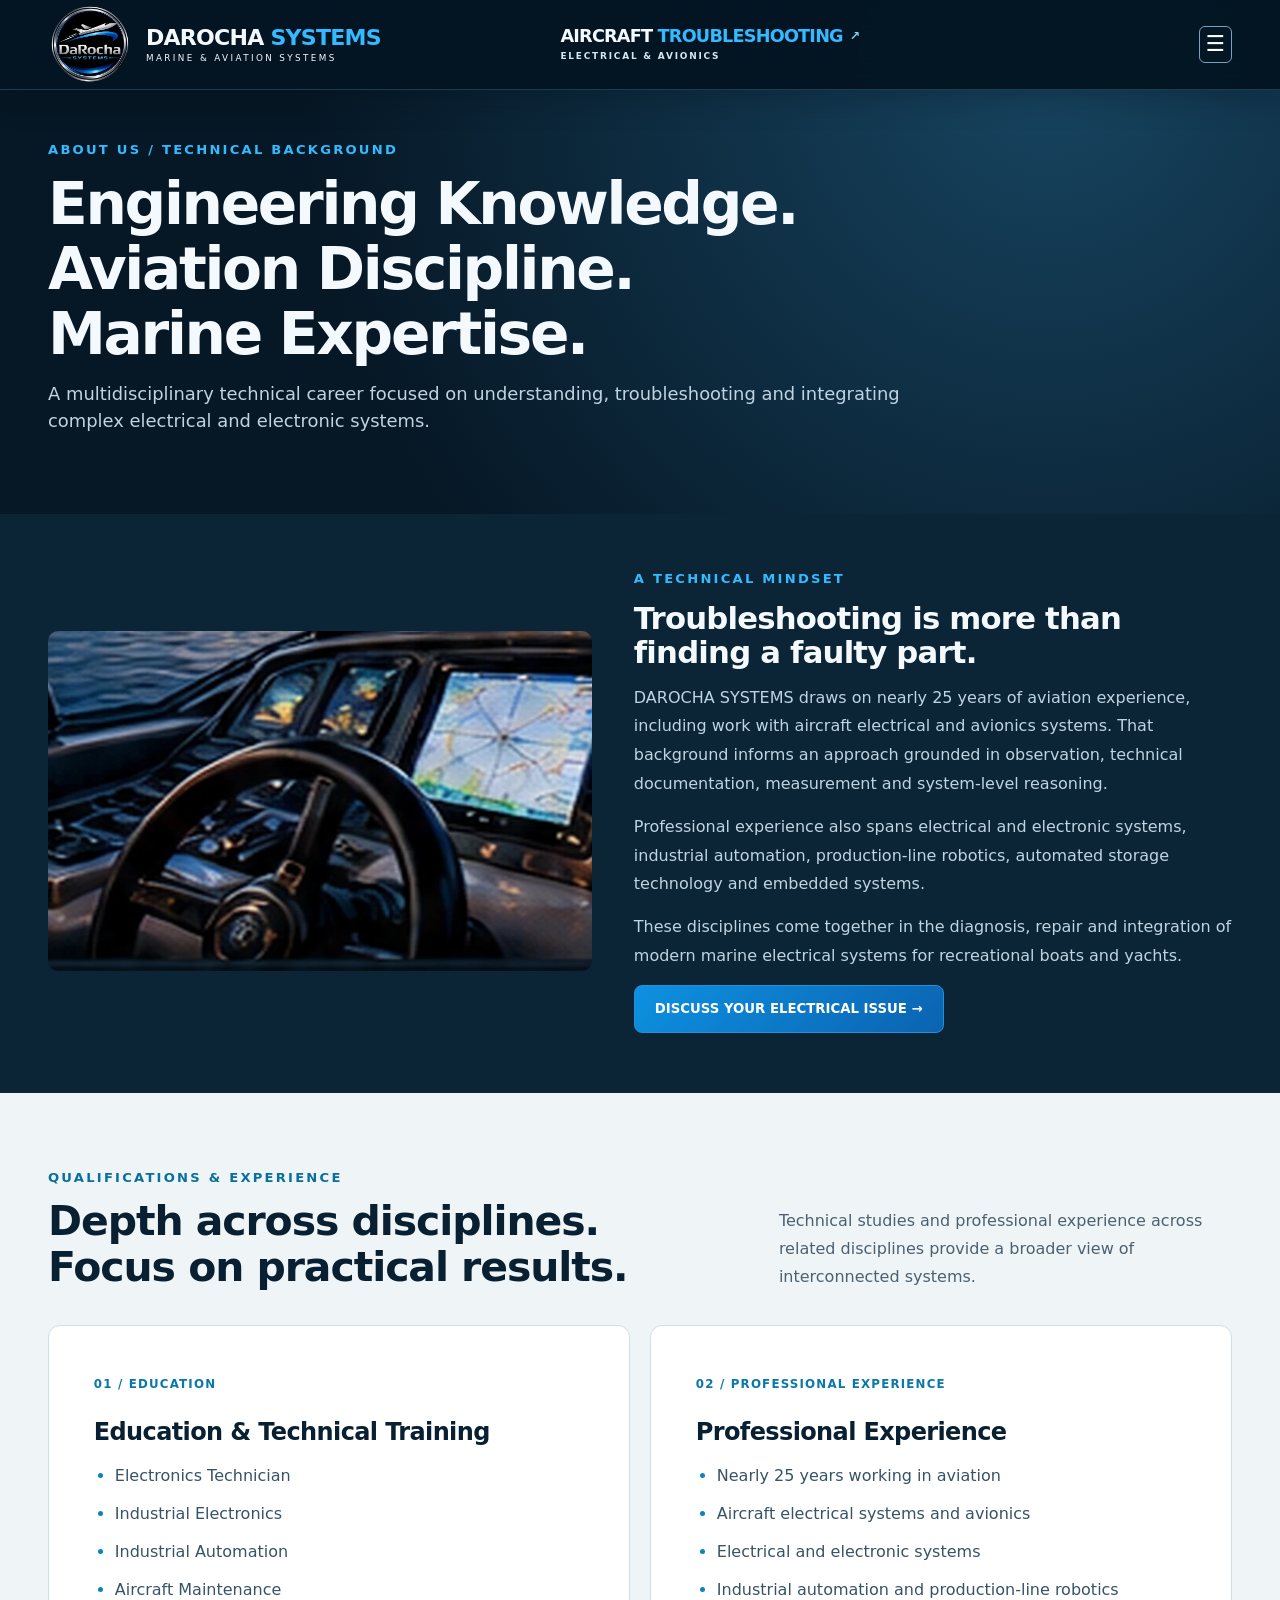
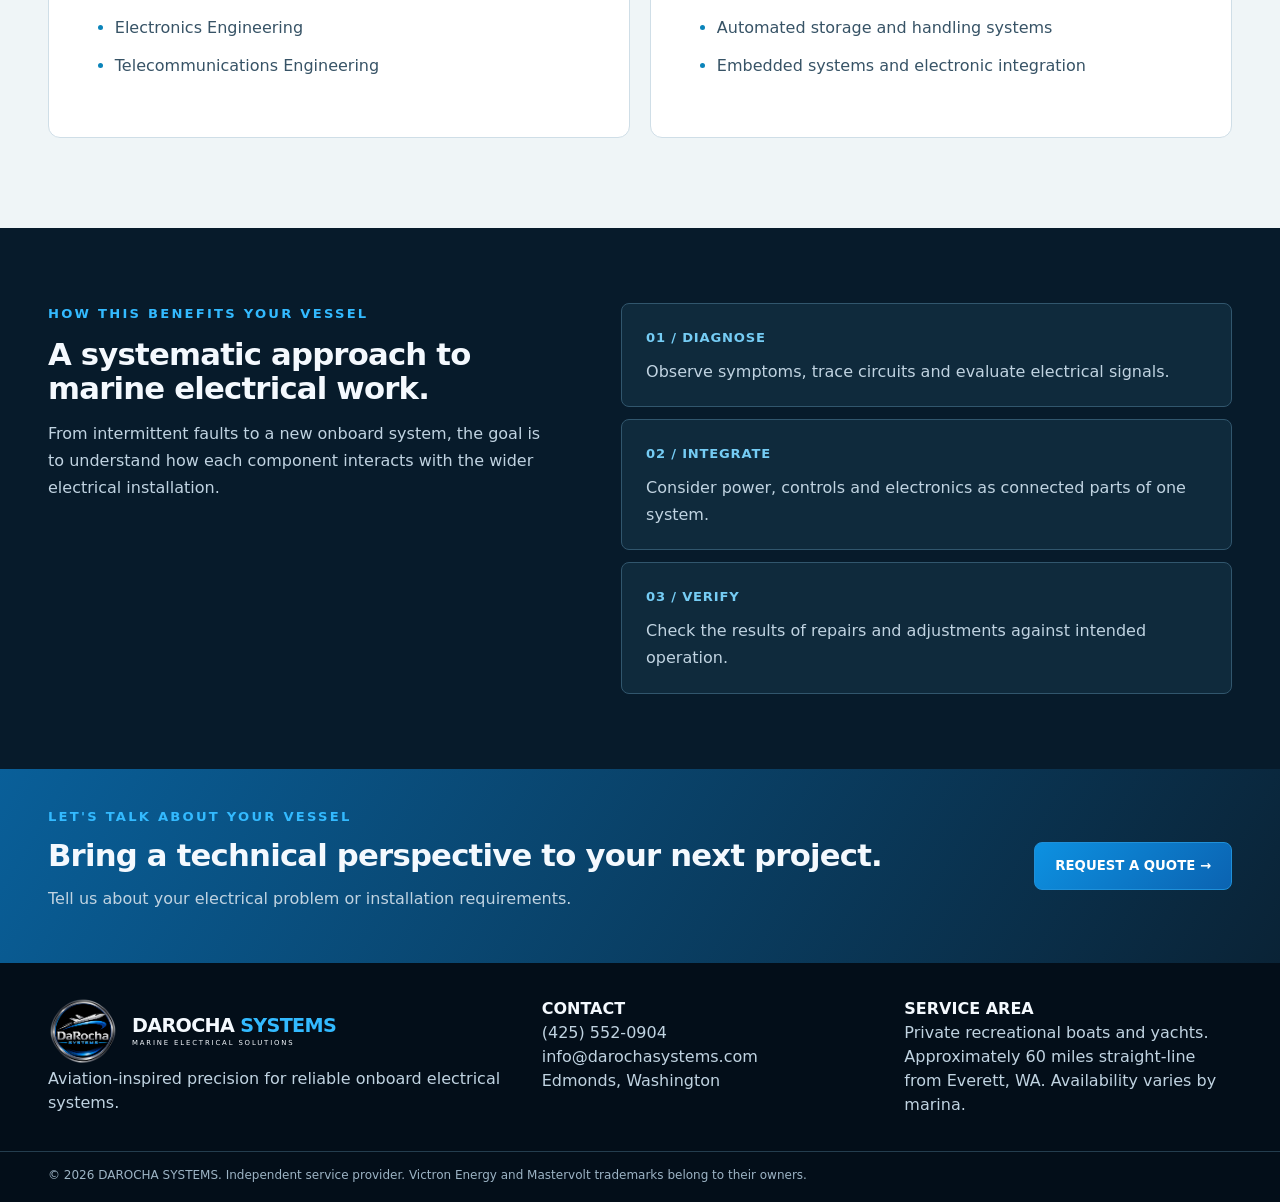
==== commit 3599bf83: "style: melhorar assinatura Aircraft no cabeçalho e torná-la visível no celular" ====
--- a/about.html
+++ b/about.html
@@ -3,12 +3,12 @@
   <head>
     <meta charset="utf-8">
     <meta name="viewport" content="width=device-width, initial-scale=1">
-    <meta name="darocha-preview-build" content="fixed-header-aircraft-20261106-b">
+    <meta name="darocha-preview-build" content="aircraft-lockup-mobile-20261106-c">
     <meta name="theme-color" content="#061725">
     <meta name="description" content="Explore DAROCHA SYSTEMS experience in troubleshooting, aviation maintenance, avionics, electronics, industrial automation and embedded systems.">
     <title>About Us | DAROCHA SYSTEMS</title>
     <link rel="icon" type="image/webp" href="assets/logo-hd20261025.webp">
-    <link rel="stylesheet" href="assets/styles.css?build=fixed-header-aircraft-20261106-b">
+    <link rel="stylesheet" href="assets/styles.css?build=aircraft-lockup-mobile-20261106-c">
   </head>
   <body class="about-background-page">
     <!-- Cabeçalho e navegação -->
@@ -20,10 +20,9 @@
         </a>
         <!-- Acesso à landing page aeronáutica sem duplicar o logótipo -->
         <a class="aviation-entry" href="aircraft-troubleshooting.html" aria-label="Aircraft Electrical and Avionics Troubleshooting">
-          <span class="aviation-entry-icon" aria-hidden="true">✈</span>
           <span class="aviation-entry-copy">
-            <small>AIRCRAFT ELECTRICAL &amp; AVIONICS</small>
-            <strong>TROUBLESHOOTING <span aria-hidden="true">↗</span></strong>
+            <strong class="aviation-entry-title">AIRCRAFT <em>TROUBLESHOOTING</em><span class="aviation-entry-arrow" aria-hidden="true">↗</span></strong>
+            <small>ELECTRICAL &amp; AVIONICS</small>
           </span>
         </a>
         <button class="menu" type="button" aria-expanded="false" aria-controls="site-nav" aria-label="Toggle navigation menu">☰</button>
@@ -34,7 +33,6 @@
           <a class="active" href="about.html" aria-current="page">About Us</a>
           <a href="projects.html">Projects</a>
           <a href="contact.html">Contact</a>
-          <a class="aircraft-menu-link" href="aircraft-troubleshooting.html">Aircraft Troubleshooting</a>
           <a class="btn nav-cta" href="contact.html#quote">✉ &nbsp; REQUEST A QUOTE</a>
         </nav>
       </div>
--- a/assets/styles.css
+++ b/assets/styles.css
@@ -1848,13 +1848,14 @@
   }
 }
 
-/* Cabeçalho fixo com ligação exclusiva para a landing page aeronáutica */
+/* Cabeçalho fixo com assinatura tipográfica aeronáutica */
 :root {
   --site-header-height: 108px;
+  --site-header-main-height: 108px;
 }
 
 html {
-  scroll-padding-top: calc(var(--site-header-height) + 18px);
+  scroll-padding-top: calc(var(--site-header-height) + 20px);
 }
 
 .header {
@@ -1864,7 +1865,7 @@
   width: 100%;
   height: var(--site-header-height);
   background: rgba(4, 21, 35, .97);
-  border-bottom: 1px solid rgba(87, 148, 181, .28);
+  border-bottom: 1px solid rgba(87, 148, 181, .30);
   box-shadow: 0 8px 28px rgba(1, 12, 21, .25);
   -webkit-backdrop-filter: blur(14px);
   backdrop-filter: blur(14px);
@@ -1884,73 +1885,85 @@
   font-size: .8rem;
 }
 
+/* Tipografia da ligação Aircraft: sem logótipo duplicado ou botão pesado */
 .aviation-entry {
+  position: relative;
   display: inline-flex;
   flex: 0 0 auto;
   align-items: center;
-  gap: 12px;
+  justify-content: center;
+  min-width: 0;
   margin: 0 auto;
-  padding: 11px 16px;
-  border: 1px solid #3a6a84;
-  border-radius: 9px;
-  background: linear-gradient(125deg, #10344b, #082235);
-  color: #eaf8ff;
+  padding: 10px 2px;
+  color: #f5faff;
   white-space: nowrap;
-  transition: border-color .18s ease, background-color .18s ease;
-}
-
-.aviation-entry:hover,
-.aviation-entry[aria-current="page"] {
-  border-color: #75d3fb;
-  background: #153e56;
-}
-
-.aviation-entry-icon {
-  display: inline-flex;
-  justify-content: center;
-  align-items: center;
-  width: 34px;
-  height: 34px;
-  border: 1px solid #476f87;
-  border-radius: 50%;
-  color: #83d9ff;
-  font-size: 1.12rem;
+  text-decoration: none;
+  transition: opacity .18s ease;
+}
+
+.aviation-entry:hover {
+  opacity: .86;
+}
+
+.aviation-entry::after {
+  content: "";
+  position: absolute;
+  right: 0;
+  bottom: 0;
+  left: 0;
+  height: 2px;
+  background: var(--cyan);
+  transform: scaleX(0);
+  transform-origin: center;
+  transition: transform .18s ease;
+}
+
+.aviation-entry:hover::after,
+.aviation-entry[aria-current="page"]::after {
+  transform: scaleX(1);
 }
 
 .aviation-entry-copy {
   display: flex;
   flex-direction: column;
-  gap: 4px;
-  line-height: 1.2;
+  align-items: flex-start;
+  gap: 6px;
+  line-height: 1;
+}
+
+.aviation-entry-title {
+  color: #f5faff;
+  font-size: clamp(1.05rem, 1.38vw, 1.52rem);
+  font-weight: 800;
+  letter-spacing: -.045em;
+}
+
+.aviation-entry-title em {
+  color: var(--cyan);
+  font-style: normal;
+}
+
+.aviation-entry-arrow {
+  display: inline-block;
+  margin-left: 7px;
+  color: #80cef0;
+  font-size: .7em;
+  font-weight: 600;
+  vertical-align: 2px;
 }
 
 .aviation-entry-copy small {
-  color: #92cde9;
-  font-size: .62rem;
+  color: #d7e7f2;
+  font-size: clamp(.56rem, .65vw, .67rem);
   font-weight: 700;
-  letter-spacing: .095em;
-}
-
-.aviation-entry-copy strong {
-  color: #fff;
-  font-size: .85rem;
-  font-weight: 800;
-  letter-spacing: .035em;
-}
-
-.aviation-entry-copy strong span {
-  margin-left: 5px;
-  color: #7bd4fc;
-}
-
-.links .aircraft-menu-link {
-  display: none;
-}
-
-/* Em ecrãs intermédios, a navegação fica recolhida mas o acesso aeronáutico mantém-se ao centro */
+  letter-spacing: .2em;
+}
+
+/* Menu recolhido quando não há espaço para logótipo, assinatura e links */
 @media (max-width: 1580px) {
   :root {
     --site-header-height: 90px;
+    --site-header-main-height: 90px;
   }
 
   .menu {
@@ -1991,26 +2004,59 @@
   .landing-page .hero::before {
     inset: var(--site-header-height) 0 0;
   }
-}
-
-/* Em telemóveis, a ligação aeronáutica passa para dentro do menu */
+
+  .subhead {
+    padding-top: calc(var(--site-header-height) + 50px);
+  }
+}
+
+/* Mobile: a assinatura Aircraft é uma faixa visível mesmo com o menu fechado */
 @media (max-width: 900px) {
+  :root {
+    --site-header-height: 130px;
+    --site-header-main-height: 78px;
+  }
+
+  .header {
+    height: var(--site-header-height);
+  }
+
+  .nav {
+    height: var(--site-header-main-height);
+  }
+
   .aviation-entry {
+    position: absolute;
+    top: var(--site-header-main-height);
+    left: 0;
+    right: 0;
+    display: flex;
+    width: 100%;
+    height: calc(var(--site-header-height) - var(--site-header-main-height));
+    margin: 0;
+    padding: 7px var(--edge);
+    border-top: 1px solid #2d5169;
+    background: linear-gradient(90deg, #091f31, #102d41 50%, #091f31);
+    white-space: nowrap;
+  }
+
+  .aviation-entry-copy {
+    align-items: center;
+    gap: 4px;
+  }
+
+  .aviation-entry-title {
+    font-size: clamp(.94rem, 3.7vw, 1.15rem);
+    letter-spacing: -.03em;
+  }
+
+  .aviation-entry-copy small {
+    font-size: .56rem;
+    letter-spacing: .17em;
+  }
+
+  .aviation-entry::after {
     display: none;
-  }
-
-  .nav .links .aircraft-menu-link {
-    display: block;
-    padding-top: 12px;
-    border-top: 1px solid #34586e;
-    color: #8ed9ff;
-    font-weight: 800;
-  }
-}
-
-@media (max-width: 720px) {
-  :root {
-    --site-header-height: 78px;
   }
 
   .nav .links {
@@ -2023,6 +2069,32 @@
 
   .landing-page .hero::before {
     inset: var(--site-header-height) 0 0;
+  }
+
+  .subhead {
+    padding-top: calc(var(--site-header-height) + 40px);
+  }
+
+  .aircraft-hero {
+    padding-top: calc(var(--site-header-height) + 48px);
+  }
+}
+
+@media (max-width: 720px) {
+  .nav .links {
+    top: var(--site-header-height);
+  }
+
+  .landing-page .hero {
+    padding-top: var(--site-header-height);
+  }
+
+  .landing-page .hero::before {
+    inset: var(--site-header-height) 0 0;
+  }
+
+  .aircraft-hero {
+    padding-top: calc(var(--site-header-height) + 44px);
   }
 }
 
@@ -2039,10 +2111,24 @@
     font-size: .41rem;
     letter-spacing: .17em;
   }
+
+  .aviation-entry-title {
+    font-size: clamp(.82rem, 3.5vw, .96rem);
+  }
+
+  .aviation-entry-copy small {
+    font-size: .52rem;
+    letter-spacing: .15em;
+  }
+
+  .aviation-entry-arrow {
+    margin-left: 4px;
+  }
 }
 
 @media (prefers-reduced-motion: reduce) {
-  .aviation-entry {
+  .aviation-entry,
+  .aviation-entry::after {
     transition: none;
   }
 }
